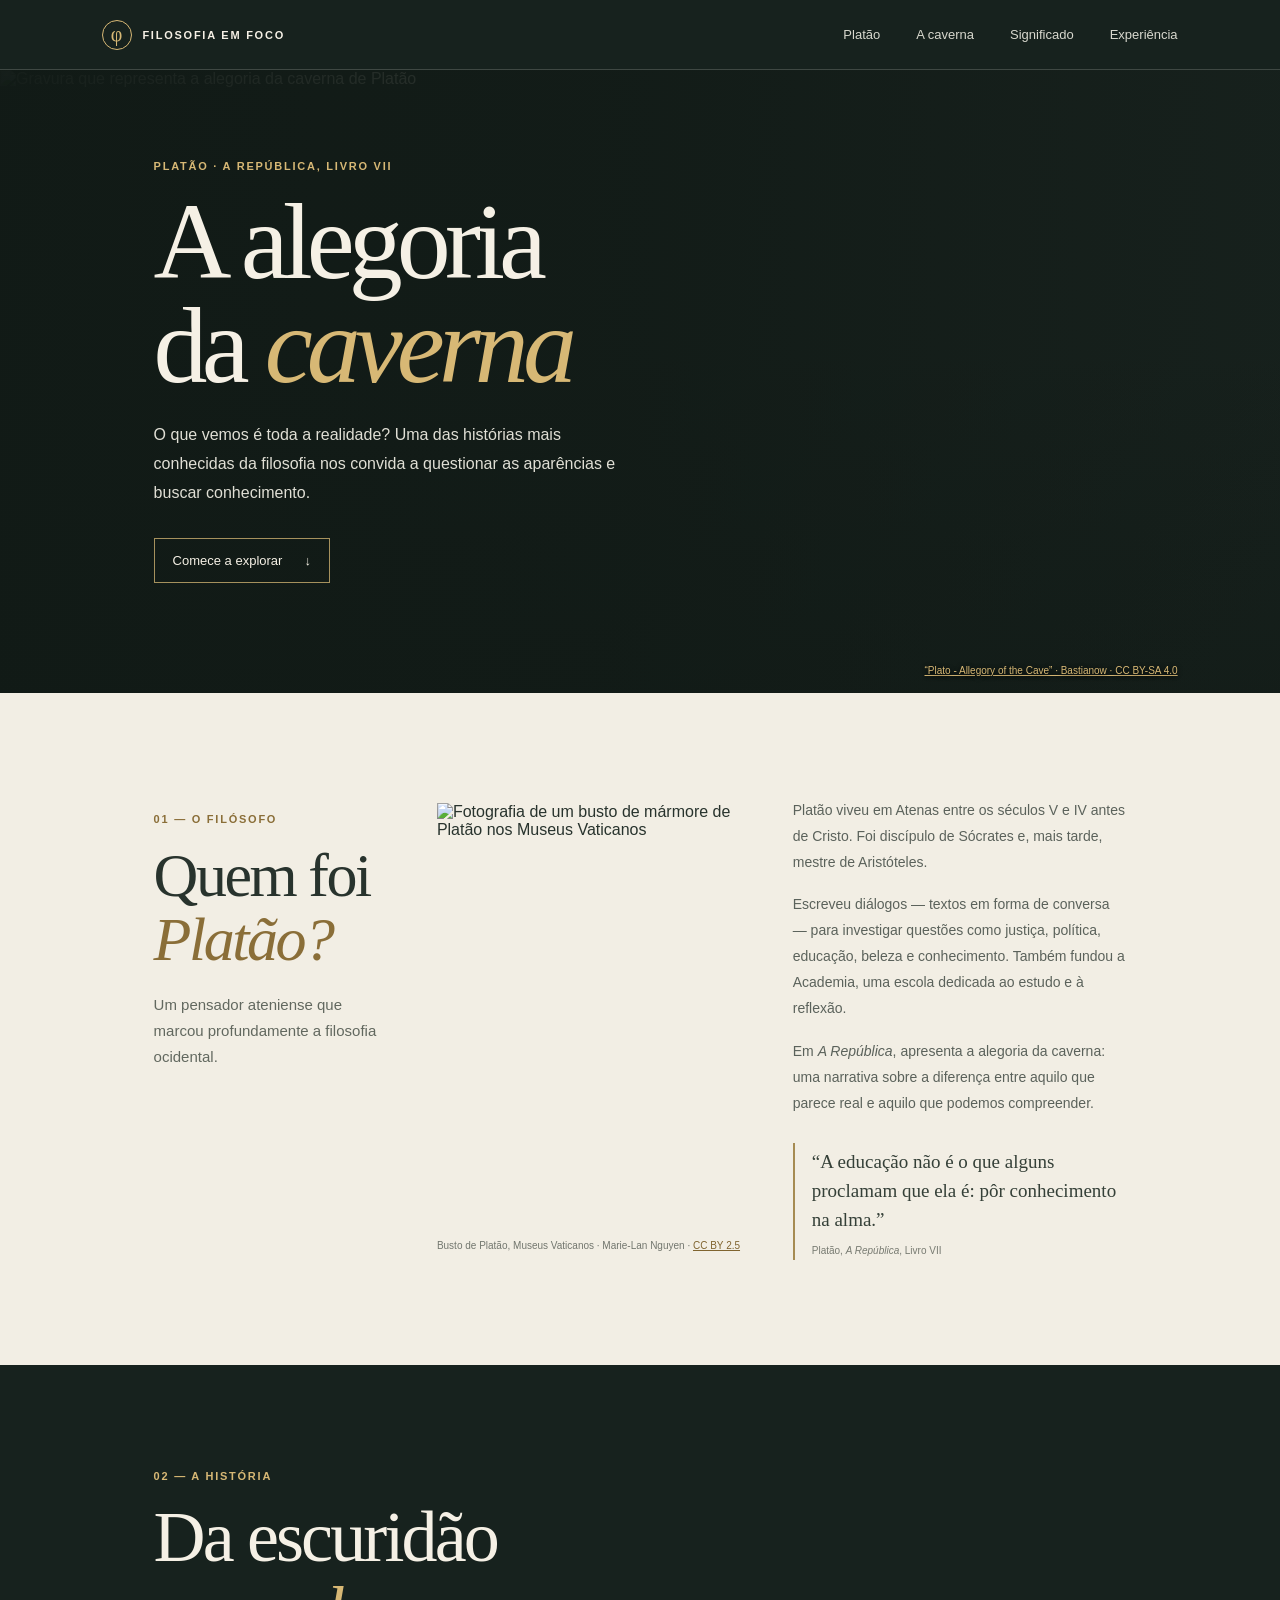
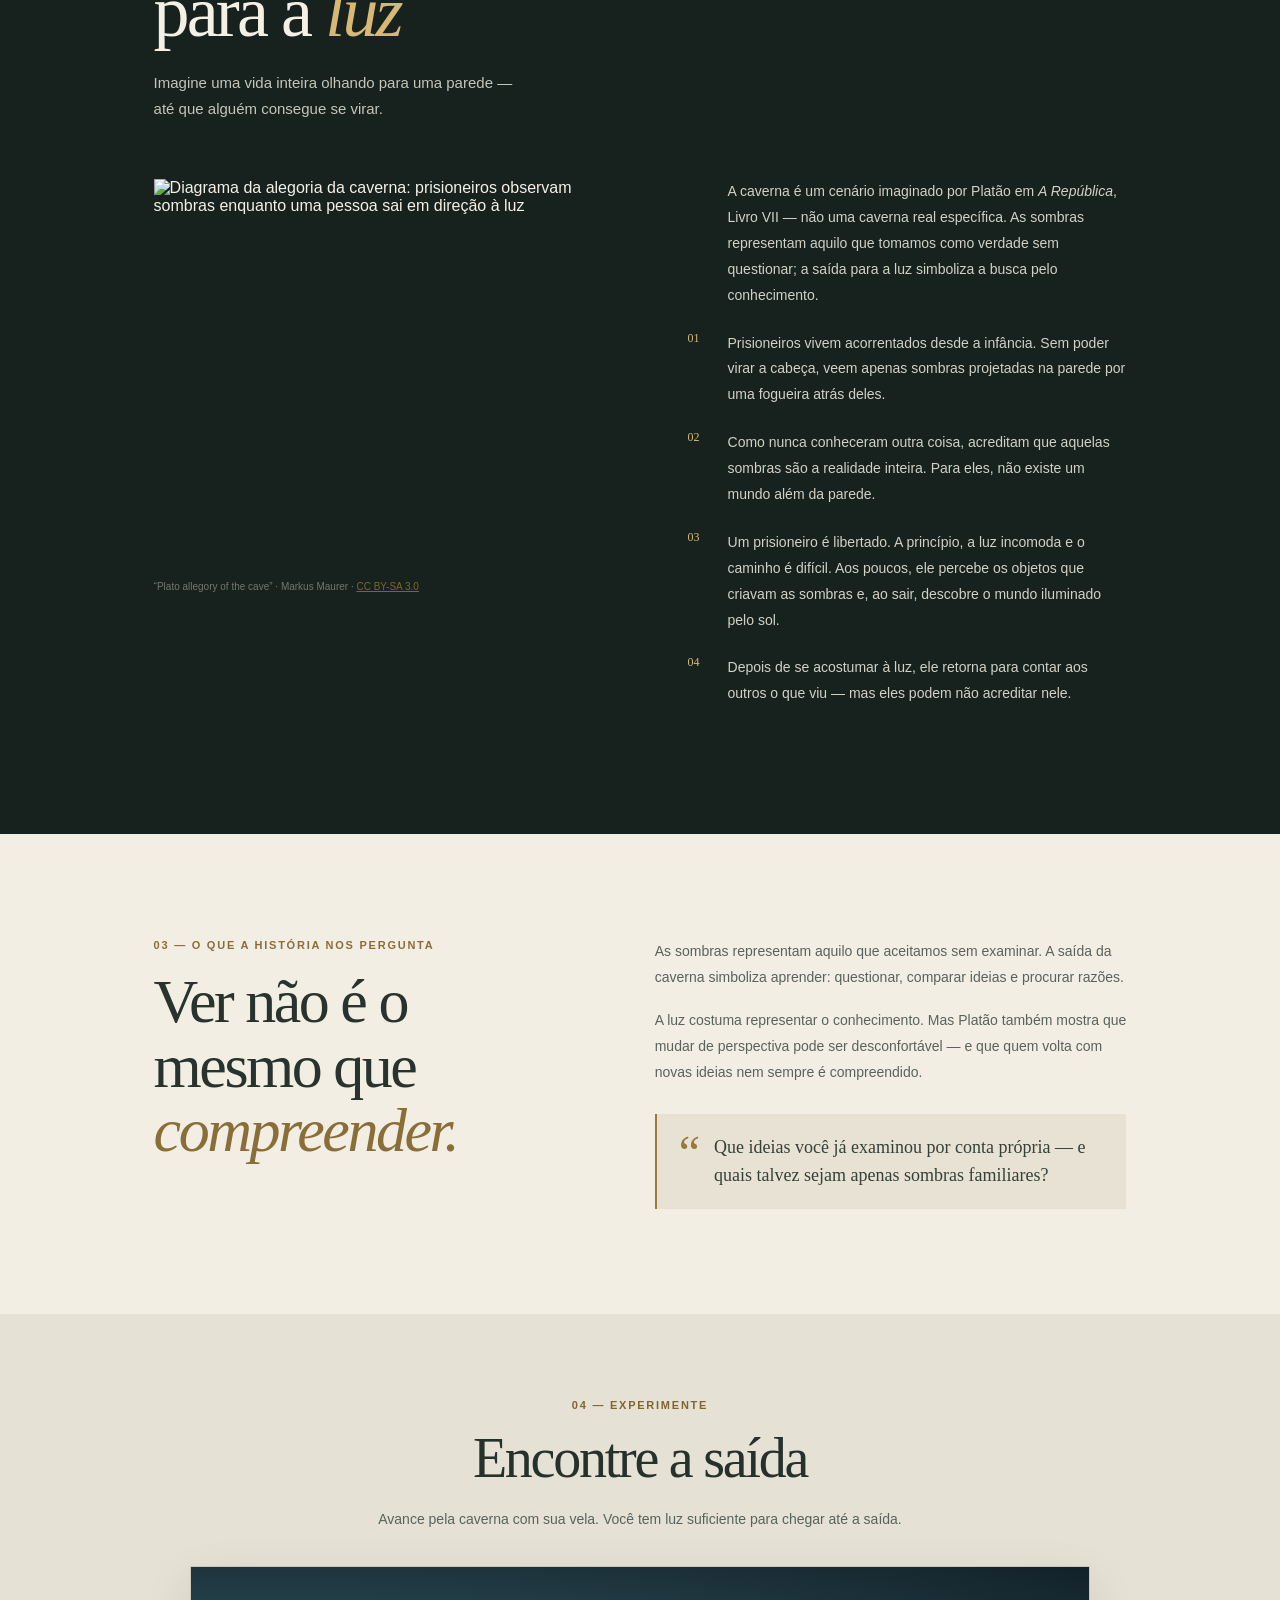
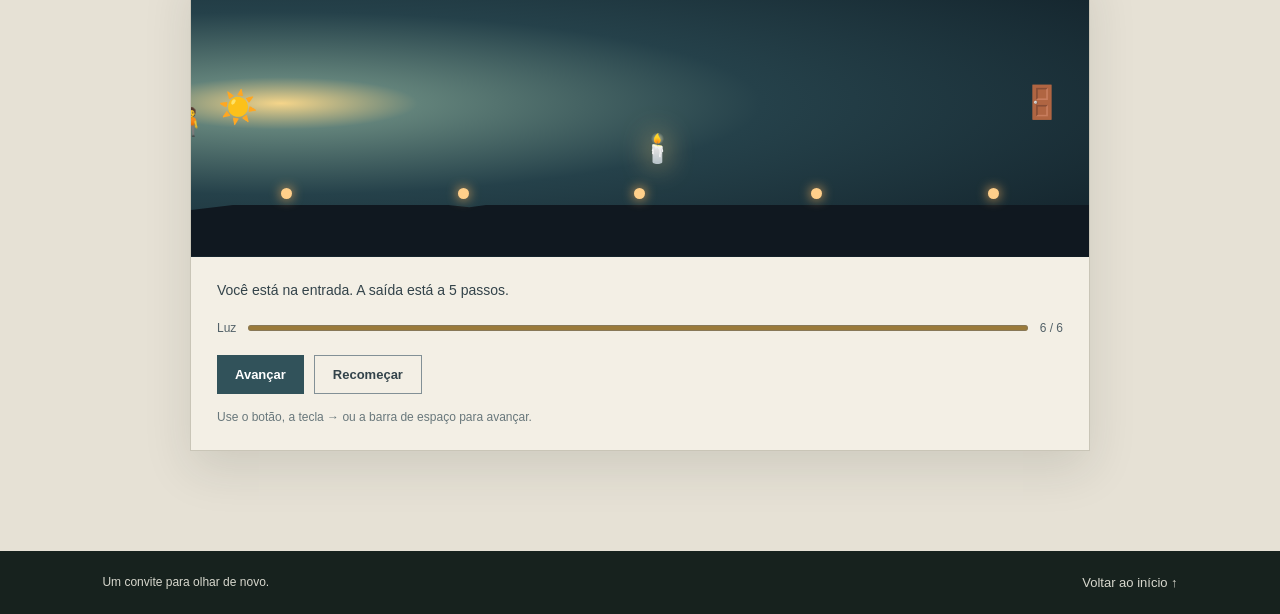
==== index.html @ 300d83fc "Corrige imagens de Platão e da caverna e acrescenta contexto breve" ====
<!doctype html>
<html lang="pt-BR">
<head>
  <meta charset="utf-8">
  <meta name="viewport" content="width=device-width, initial-scale=1">
  <meta name="theme-color" content="#18231f">
  <meta name="description" content="Conheça Platão e entenda a alegoria da caverna com imagens, contexto e uma experiência interativa.">
  <title>Platão e a alegoria da caverna</title>
  <link rel="stylesheet" href="style.css">
</head>
<body>
  <header class="topbar" id="inicio">
    <a class="brand" href="#inicio" aria-label="Filosofia em foco — início">
      <span class="brand-mark" aria-hidden="true">φ</span>
      <span>FILOSOFIA EM FOCO</span>
    </a>
    <nav aria-label="Menu principal">
      <a href="#platao">Platão</a>
      <a href="#alegoria">A caverna</a>
      <a href="#significado">Significado</a>
      <a href="#experiencia">Experiência</a>
    </nav>
  </header>

  <main>
    <section class="hero" aria-labelledby="hero-title">
      <img class="hero-photo" src="https://commons.wikimedia.org/wiki/Special:FilePath/Plato_-_Allegory_of_the_Cave.png" alt="Gravura que representa a alegoria da caverna de Platão" fetchpriority="high">
      <div class="hero-shade" aria-hidden="true"></div>
      <div class="hero-content">
        <p class="eyebrow">Platão · A República, Livro VII</p>
        <h1 id="hero-title">A alegoria<br>da <em>caverna</em></h1>
        <p class="hero-copy">O que vemos é toda a realidade? Uma das histórias mais conhecidas da filosofia nos convida a questionar as aparências e buscar conhecimento.</p>
        <a class="button-link" href="#platao">Comece a explorar <span aria-hidden="true">↓</span></a>
      </div>
      <p class="hero-caption"><a href="https://commons.wikimedia.org/wiki/File:Plato_-_Allegory_of_the_Cave.png" target="_blank" rel="noreferrer">“Plato - Allegory of the Cave” · Bastianow · CC BY-SA 4.0</a></p>
    </section>

    <section class="section intro" id="platao" aria-labelledby="platao-title">
      <div class="section-heading">
        <p class="eyebrow">01 — O filósofo</p>
        <h2 id="platao-title">Quem foi<br><em>Platão?</em></h2>
        <p class="lead">Um pensador ateniense que marcou profundamente a filosofia ocidental.</p>
      </div>
      <figure class="photo-card portrait-card">
        <img src="https://upload.wikimedia.org/wikipedia/commons/2/2b/Busto_de_Plato_Museos_Vaticanos_2015-10-08.jpg" alt="Fotografia de um busto de mármore de Platão nos Museus Vaticanos" loading="lazy">
        <figcaption>Busto de Platão, Museus Vaticanos · Marie-Lan Nguyen · <a href="https://creativecommons.org/licenses/by/2.5/" target="_blank" rel="noreferrer">CC BY 2.5</a></figcaption>
      </figure>
      <div class="body-copy intro-copy">
        <p>Platão viveu em Atenas entre os séculos V e IV antes de Cristo. Foi discípulo de Sócrates e, mais tarde, mestre de Aristóteles.</p>
        <p>Escreveu diálogos — textos em forma de conversa — para investigar questões como justiça, política, educação, beleza e conhecimento. Também fundou a Academia, uma escola dedicada ao estudo e à reflexão.</p>
        <p>Em <em>A República</em>, apresenta a alegoria da caverna: uma narrativa sobre a diferença entre aquilo que parece real e aquilo que podemos compreender.</p>
        <blockquote>“A educação não é o que alguns proclamam que ela é: pôr conhecimento na alma.”<cite>Platão, <em>A República</em>, Livro VII</cite></blockquote>
      </div>
    </section>

    <section class="allegory" id="alegoria" aria-labelledby="alegoria-title">
      <div class="section allegory-inner">
        <div class="allegory-heading">
          <p class="eyebrow">02 — A história</p>
          <h2 id="alegoria-title">Da escuridão<br>para a <em>luz</em></h2>
          <p class="lead">Imagine uma vida inteira olhando para uma parede — até que alguém consegue se virar.</p>
        </div>
        <figure class="photo-card cave-card">
          <img src="https://commons.wikimedia.org/wiki/Special:FilePath/Plato_allegory_of_the_cave.svg" alt="Diagrama da alegoria da caverna: prisioneiros observam sombras enquanto uma pessoa sai em direção à luz" loading="lazy">
          <figcaption>“Plato allegory of the cave” · Markus Maurer · <a href="https://creativecommons.org/licenses/by-sa/3.0/" target="_blank" rel="noreferrer">CC BY-SA 3.0</a></figcaption>
        </figure>
        <div class="story body-copy">
          <p>A caverna é um cenário imaginado por Platão em <em>A República</em>, Livro VII — não uma caverna real específica. As sombras representam aquilo que tomamos como verdade sem questionar; a saída para a luz simboliza a busca pelo conhecimento.</p>
          <p><span class="story-number">01</span>Prisioneiros vivem acorrentados desde a infância. Sem poder virar a cabeça, veem apenas sombras projetadas na parede por uma fogueira atrás deles.</p>
          <p><span class="story-number">02</span>Como nunca conheceram outra coisa, acreditam que aquelas sombras são a realidade inteira. Para eles, não existe um mundo além da parede.</p>
          <p><span class="story-number">03</span>Um prisioneiro é libertado. A princípio, a luz incomoda e o caminho é difícil. Aos poucos, ele percebe os objetos que criavam as sombras e, ao sair, descobre o mundo iluminado pelo sol.</p>
          <p><span class="story-number">04</span>Depois de se acostumar à luz, ele retorna para contar aos outros o que viu — mas eles podem não acreditar nele.</p>
        </div>
      </div>
    </section>

    <section class="section meaning" id="significado" aria-labelledby="meaning-title">
      <div>
        <p class="eyebrow">03 — O que a história nos pergunta</p>
        <h2 id="meaning-title">Ver não é o mesmo que <em>compreender.</em></h2>
      </div>
      <div class="body-copy">
        <p>As sombras representam aquilo que aceitamos sem examinar. A saída da caverna simboliza aprender: questionar, comparar ideias e procurar razões.</p>
        <p>A luz costuma representar o conhecimento. Mas Platão também mostra que mudar de perspectiva pode ser desconfortável — e que quem volta com novas ideias nem sempre é compreendido.</p>
        <aside class="reflection"><span aria-hidden="true">“</span><p>Que ideias você já examinou por conta própria — e quais talvez sejam apenas sombras familiares?</p></aside>
      </div>
    </section>

    <section class="game-section" id="experiencia" aria-labelledby="game-title">
      <div class="game-heading">
        <p class="eyebrow">04 — Experimente</p>
        <h2 id="game-title">Encontre a saída</h2>
        <p>Avance pela caverna com sua vela. Você tem luz suficiente para chegar até a saída.</p>
      </div>
      <div class="game">
        <div class="cave-scene" role="img" aria-label="Ilustração de uma caverna com um caminho até a saída">
          <span class="cave-opening" aria-hidden="true">☀️</span>
          <span class="cave-exit" aria-hidden="true">🚪</span>
          <span id="player" class="cave-player" aria-hidden="true">🧍</span>
          <span id="candle" class="candle" aria-hidden="true">🕯️</span>
          <div class="path" aria-hidden="true"><i></i><i></i><i></i><i></i><i></i></div>
        </div>
        <div class="game-info">
          <p id="status" class="game-status" aria-live="polite">Você está na entrada. A saída está a 5 passos.</p>
          <div class="game-meter"><span>Luz</span><progress id="meter" max="6" value="6" aria-label="Luz restante"></progress><span id="fuel">6 / 6</span></div>
          <div class="game-controls">
            <button id="advance" class="button" type="button">Avançar</button>
            <button id="reset" class="button button-secondary" type="button">Recomeçar</button>
          </div>
          <p class="hint">Use o botão, a tecla → ou a barra de espaço para avançar.</p>
        </div>
      </div>
    </section>
  </main>

  <footer><span>Um convite para olhar de novo.</span><a href="#inicio">Voltar ao início ↑</a></footer>

  <script>
    const player = document.getElementById('player');
    const candle = document.getElementById('candle');
    const meter = document.getElementById('meter');
    const fuelText = document.getElementById('fuel');
    const status = document.getElementById('status');
    const advance = document.getElementById('advance');
    const reset = document.getElementById('reset');
    const totalFuel = 6;
    const stepsToExit = 5;
    let position = 0;
    let fuel = totalFuel;
    let ended = false;

    function updateGame() {
      player.style.left = `${position * (100 / stepsToExit)}%`;
      meter.value = fuel;
      fuelText.textContent = `${fuel} / ${totalFuel}`;
      candle.classList.toggle('dim', fuel <= 2);
    }

    advance.addEventListener('click', () => {
      if (ended) return;
      position += 1;
      fuel -= 1;
      updateGame();

      if (position === stepsToExit) {
        status.textContent = 'Você saiu da caverna. A luz mostrou um mundo maior.';
        ended = true;
      } else if (fuel === 0) {
        status.textContent = 'A vela apagou antes da saída. Tente de novo.';
        candle.textContent = '🌑';
        ended = true;
      } else {
        status.textContent = `Você avançou ${position} passo(s). Ainda há caminho pela frente.`;
      }

      if (ended) advance.disabled = true;
    });

    reset.addEventListener('click', () => {
      position = 0;
      fuel = totalFuel;
      ended = false;
      candle.textContent = '🕯️';
      advance.disabled = false;
      status.textContent = 'Você está na entrada. A saída está a 5 passos.';
      updateGame();
    });

    document.addEventListener('keydown', (event) => {
      if (ended || (event.key !== 'ArrowRight' && event.code !== 'Space')) return;
      if (event.target instanceof HTMLElement && ['BUTTON', 'A', 'INPUT'].includes(event.target.tagName)) return;
      event.preventDefault();
      advance.click();
    });

    updateGame();
  </script>
</body>
</html>
---- style.css ----
:root {
  color-scheme: light;
  --ink: #f5f0e5;
  --muted: #c4c5bb;
  --paper: #f2eee4;
  --dark: #17221e;
  --dark-soft: #202c26;
  --accent: #d7b875;
  --line: rgba(245, 240, 229, .18);
  --text: #28332d;
  --text-muted: #62685f;
  font-family: Arial, Helvetica, sans-serif;
  font-synthesis: none;
  text-rendering: optimizeLegibility;
}

* { box-sizing: border-box; }
html { scroll-behavior: smooth; scroll-padding-top: 82px; }
body { margin: 0; background: var(--paper); color: var(--ink); }
a { color: inherit; }
img { max-width: 100%; }

.topbar {
  position: relative;
  z-index: 3;
  display: flex;
  align-items: center;
  justify-content: space-between;
  min-height: 70px;
  padding: 0 8vw;
  border-bottom: 1px solid var(--line);
  background: var(--dark);
}
.brand {
  display: inline-flex;
  align-items: center;
  gap: 10px;
  color: var(--ink);
  font-size: 11px;
  font-weight: 700;
  letter-spacing: .16em;
  text-decoration: none;
}
.brand-mark {
  display: grid;
  width: 30px;
  height: 30px;
  place-items: center;
  border: 1px solid var(--accent);
  border-radius: 50%;
  color: var(--accent);
  font: 20px Georgia, serif;
}
nav { display: flex; gap: clamp(16px, 3vw, 36px); }
nav a,
footer a {
  color: #d8d8ce;
  font-size: 13px;
  text-decoration: none;
  transition: color .2s ease;
}
nav a:hover,
footer a:hover { color: var(--accent); }

.hero {
  position: relative;
  isolation: isolate;
  display: flex;
  min-height: 590px;
  align-items: center;
  overflow: hidden;
  padding: 90px 12vw 110px;
  background: #18221e;
}
.hero-photo,
.hero-shade {
  position: absolute;
  z-index: -2;
  inset: 0;
  width: 100%;
  height: 100%;
}
.hero-photo { object-fit: cover; object-position: center 52%; opacity: .58; }
.hero-shade {
  z-index: -1;
  background: linear-gradient(90deg, rgba(17, 26, 22, .97) 0%, rgba(17, 26, 22, .79) 48%, rgba(17, 26, 22, .2) 100%), linear-gradient(0deg, rgba(17, 26, 22, .48), transparent 55%);
}
.hero-content { width: min(660px, 100%); }
.eyebrow {
  margin: 0 0 18px;
  color: var(--accent);
  font-size: 11px;
  font-weight: 700;
  letter-spacing: .16em;
  text-transform: uppercase;
}
h1,
h2,
blockquote { font-family: Georgia, "Times New Roman", serif; font-weight: 400; }
h1 {
  margin: 0;
  font-size: clamp(58px, 9vw, 108px);
  letter-spacing: -.055em;
  line-height: .96;
}
h1 em,
h2 em { color: var(--accent); font-weight: 400; }
.hero-copy {
  max-width: 490px;
  margin: 24px 0 0;
  color: #e0dfd5;
  font-size: 16px;
  line-height: 1.8;
}
.button-link {
  display: inline-flex;
  align-items: center;
  gap: 22px;
  margin-top: 30px;
  padding: 14px 18px;
  border: 1px solid rgba(215, 184, 117, .75);
  color: var(--ink);
  font-size: 13px;
  text-decoration: none;
  transition: background .2s ease;
}
.button-link:hover { background: rgba(215, 184, 117, .15); }
.hero-caption {
  position: absolute;
  right: 8vw;
  bottom: 17px;
  margin: 0;
  color: #e6e3d8;
  font-size: 10px;
  text-shadow: 0 1px 5px #000;
}
.hero-caption a,
figcaption a { color: var(--accent); }

.section { padding: 105px 12vw; }
.intro {
  display: grid;
  grid-template-columns: .8fr 1.05fr 1.15fr;
  align-items: center;
  gap: 4vw;
  background: var(--paper);
  color: var(--text);
}
.section-heading { align-self: start; padding-top: 15px; }
.section-heading .eyebrow,
.meaning .eyebrow { color: #8a6e38; }
h2 {
  margin: 0 0 20px;
  font-size: clamp(38px, 5vw, 62px);
  letter-spacing: -.04em;
  line-height: 1.04;
}
.section-heading h2 em,
.meaning h2 em { color: #8a6e38; }
.lead { max-width: 380px; color: var(--text-muted); font-size: 15px; line-height: 1.75; }
.photo-card { min-width: 0; margin: 0; }
.photo-card img { display: block; width: 100%; object-fit: cover; }
.portrait-card img { height: 425px; object-position: center 25%; }
figcaption { margin-top: 10px; color: #72766e; font-size: 10px; line-height: 1.6; }
figcaption a { color: #80642f; }
.body-copy { color: #5b625b; font-size: 14px; line-height: 1.85; }
.body-copy p { margin: 0 0 17px; }
blockquote {
  margin: 26px 0 0;
  padding: 4px 0 4px 17px;
  border-left: 2px solid #a68b52;
  color: #354038;
  font-size: 19px;
  line-height: 1.55;
}
blockquote cite { display: block; margin-top: 10px; color: #777a71; font: 10px Arial, sans-serif; }

.allegory { background: var(--dark); }
.allegory-inner {
  display: grid;
  grid-template-columns: 1.1fr 1fr;
  align-items: start;
  gap: 42px 4vw;
}
.allegory-heading { grid-column: 1 / -1; max-width: 760px; }
.allegory-heading h2 { font-size: clamp(44px, 6vw, 72px); }
.allegory-heading .lead { color: var(--muted); }
.cave-card img { height: 390px; }
.story { color: #d0d1c8; }
.story p { position: relative; margin-bottom: 22px; padding-left: 40px; }
.story-number { position: absolute; top: 0; left: 0; color: var(--accent); font: 12px Georgia, serif; }

.meaning {
  display: grid;
  grid-template-columns: .9fr 1.1fr;
  align-items: start;
  gap: 9vw;
  color: var(--text);
}
.meaning h2 { max-width: 520px; }
.reflection {
  display: flex;
  align-items: flex-start;
  gap: 14px;
  margin-top: 28px;
  padding: 20px 22px;
  border-left: 2px solid #9a7a3a;
  background: #e8e2d4;
  color: #354038;
}
.reflection span { color: #9a7a3a; font: 48px/.8 Georgia, serif; }
.reflection p { margin: 0; font-family: Georgia, serif; font-size: 18px; line-height: 1.55; }

.game-section { padding: 85px 10vw 100px; background: #e6e1d5; color: #25322c; }
.game-heading { max-width: 650px; margin: 0 auto 34px; text-align: center; }
.game-heading .eyebrow { color: #80652f; }
.game-heading h2 { font-size: clamp(38px, 5vw, 56px); }
.game-heading > p:last-child { color: #59635d; font-size: 14px; line-height: 1.7; }
.game {
  max-width: 900px;
  margin: auto;
  border: 1px solid #c9c5b7;
  background: #f3efe5;
  box-shadow: 0 18px 45px rgba(34, 41, 34, .12);
}
.cave-scene {
  position: relative;
  height: 290px;
  overflow: hidden;
  background: radial-gradient(ellipse at 10% 47%, #f5d58a 0, #62827a 12%, #25414a 42%, #101e26 100%);
}
.cave-scene::before {
  position: absolute;
  inset: 0;
  clip-path: polygon(0 0, 100% 0, 100% 100%, 0 100%, 0 84%, 16% 78%, 31% 83%, 48% 76%, 67% 82%, 83% 75%, 100% 81%, 100% 0);
  background: linear-gradient(180deg, #101820 0 14%, transparent 14% 82%, #101820 82%);
  content: "";
}
.cave-opening { position: absolute; top: 42%; left: 3%; font-size: 32px; }
.cave-exit { position: absolute; top: 40%; right: 3%; font-size: 32px; }
.cave-player {
  position: absolute;
  z-index: 2;
  top: 48%;
  left: 0;
  font-size: 27px;
  transform: translateX(-50%);
  transition: left .35s ease;
}
.candle { position: absolute; z-index: 2; top: 57%; left: 50%; font-size: 28px; filter: drop-shadow(0 0 14px #ffcf78); }
.candle.dim { opacity: .7; filter: drop-shadow(0 0 4px #ff8a3d); }
.path { position: absolute; right: 10%; bottom: 20%; left: 10%; display: flex; justify-content: space-between; }
.path i { width: 11px; height: 11px; border-radius: 50%; background: #ffcf8a; box-shadow: 0 0 12px #ffb45c; }
.game-info { padding: 22px 26px 26px; }
.game-status { min-height: 24px; margin: 0 0 18px; color: #33434a; font-size: 14px; line-height: 1.6; }
.game-meter { display: flex; align-items: center; gap: 12px; color: #526168; font-size: 12px; }
progress { flex: 1; height: 12px; accent-color: #9a7a3a; }
.game-controls { display: flex; gap: 10px; margin-top: 20px; }
.button { padding: 11px 18px; border: 0; background: #31525a; color: white; cursor: pointer; font: bold 13px Arial, sans-serif; }
.button:hover { background: #213e47; }
.button:focus-visible,
a:focus-visible { outline: 3px solid #c39c4c; outline-offset: 3px; }
.button:disabled { cursor: default; opacity: .6; }
.button-secondary { border: 1px solid #829096; background: transparent; color: #33434a; }
.button-secondary:hover { background: #e3e0d5; }
.hint { margin: 16px 0 0; color: #68777b; font-size: 12px; }
footer { display: flex; justify-content: space-between; padding: 24px 8vw; background: var(--dark); color: #d8d8ce; font-size: 12px; }

@media (max-width: 900px) {
  .intro { grid-template-columns: .8fr 1.2fr; }
  .section-heading { grid-column: 1 / -1; }
  .intro-copy { grid-column: 1 / -1; }
  .allegory-inner { grid-template-columns: 1fr 1fr; }
}

@media (max-width: 620px) {
  html { scroll-padding-top: 60px; }
  .topbar { min-height: 62px; flex-wrap: wrap; gap: 12px; padding: 12px 5vw; }
  .brand { font-size: 9px; }
  nav { width: 100%; justify-content: space-between; gap: 8px; }
  nav a { font-size: 11px; }
  .hero { min-height: 570px; padding: 80px 8vw 95px; }
  .hero-photo { object-position: 58% center; }
  .hero-shade { background: linear-gradient(90deg, rgba(17, 26, 22, .92), rgba(17, 26, 22, .45)), linear-gradient(0deg, rgba(17, 26, 22, .55), transparent 40%); }
  h1 { font-size: clamp(56px, 15vw, 82px); }
  .hero-copy { font-size: 14px; }
  .hero-caption { right: 6vw; left: 6vw; font-size: 9px; }
  .section { padding: 70px 8vw; }
  .intro,
  .allegory-inner,
  .meaning { grid-template-columns: 1fr; gap: 28px; }
  .section-heading,
  .allegory-heading { grid-column: auto; }
  .intro-copy { grid-column: auto; }
  .portrait-card img { height: min(440px, 105vw); }
  .cave-card img { height: 280px; }
  .allegory-heading h2 { font-size: 52px; }
  .meaning { gap: 8px; }
  .game-section { padding: 68px 6vw; }
  .cave-scene { height: 230px; }
  .game-info { padding: 20px 16px; }
  footer { flex-direction: column; gap: 10px; padding: 22px 8vw; }
}

@media (prefers-reduced-motion: reduce) {
  *,
  *::before,
  *::after {
    scroll-behavior: auto !important;
    transition-duration: .01ms !important;
  }
}
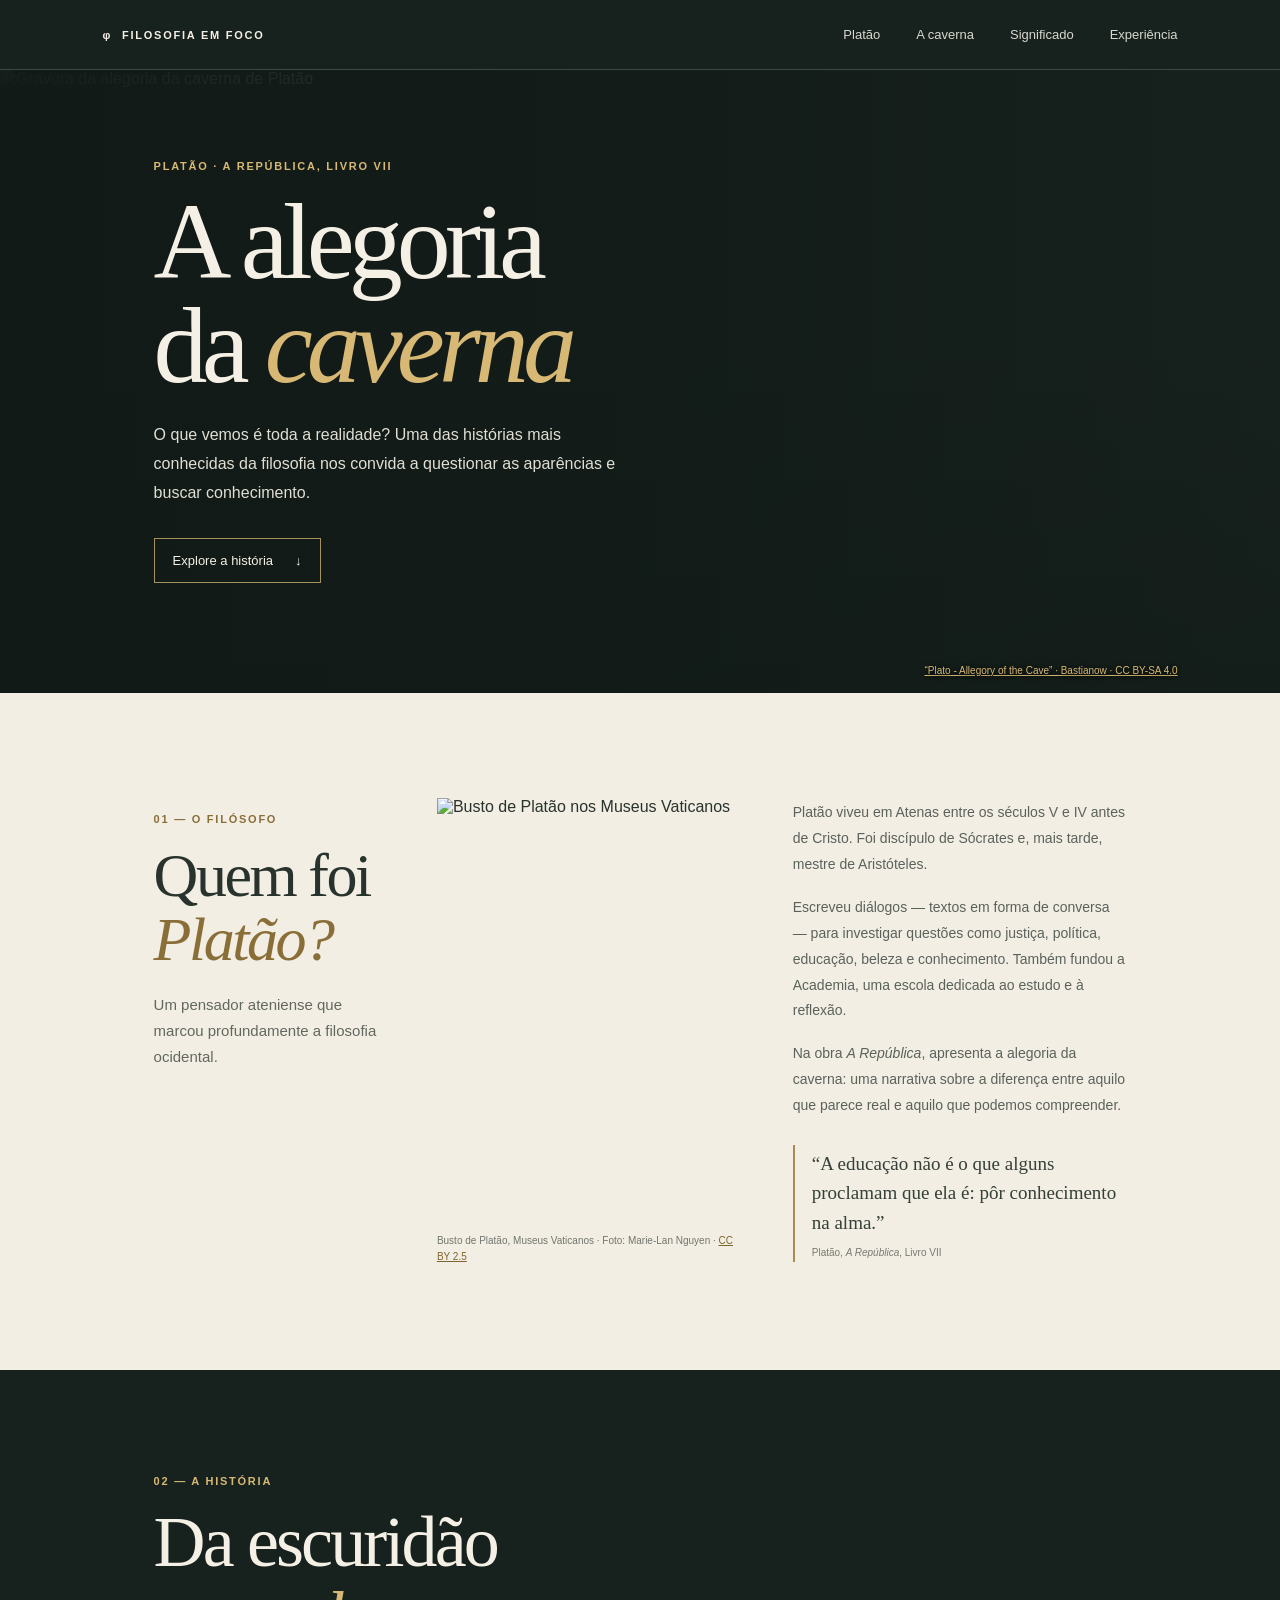
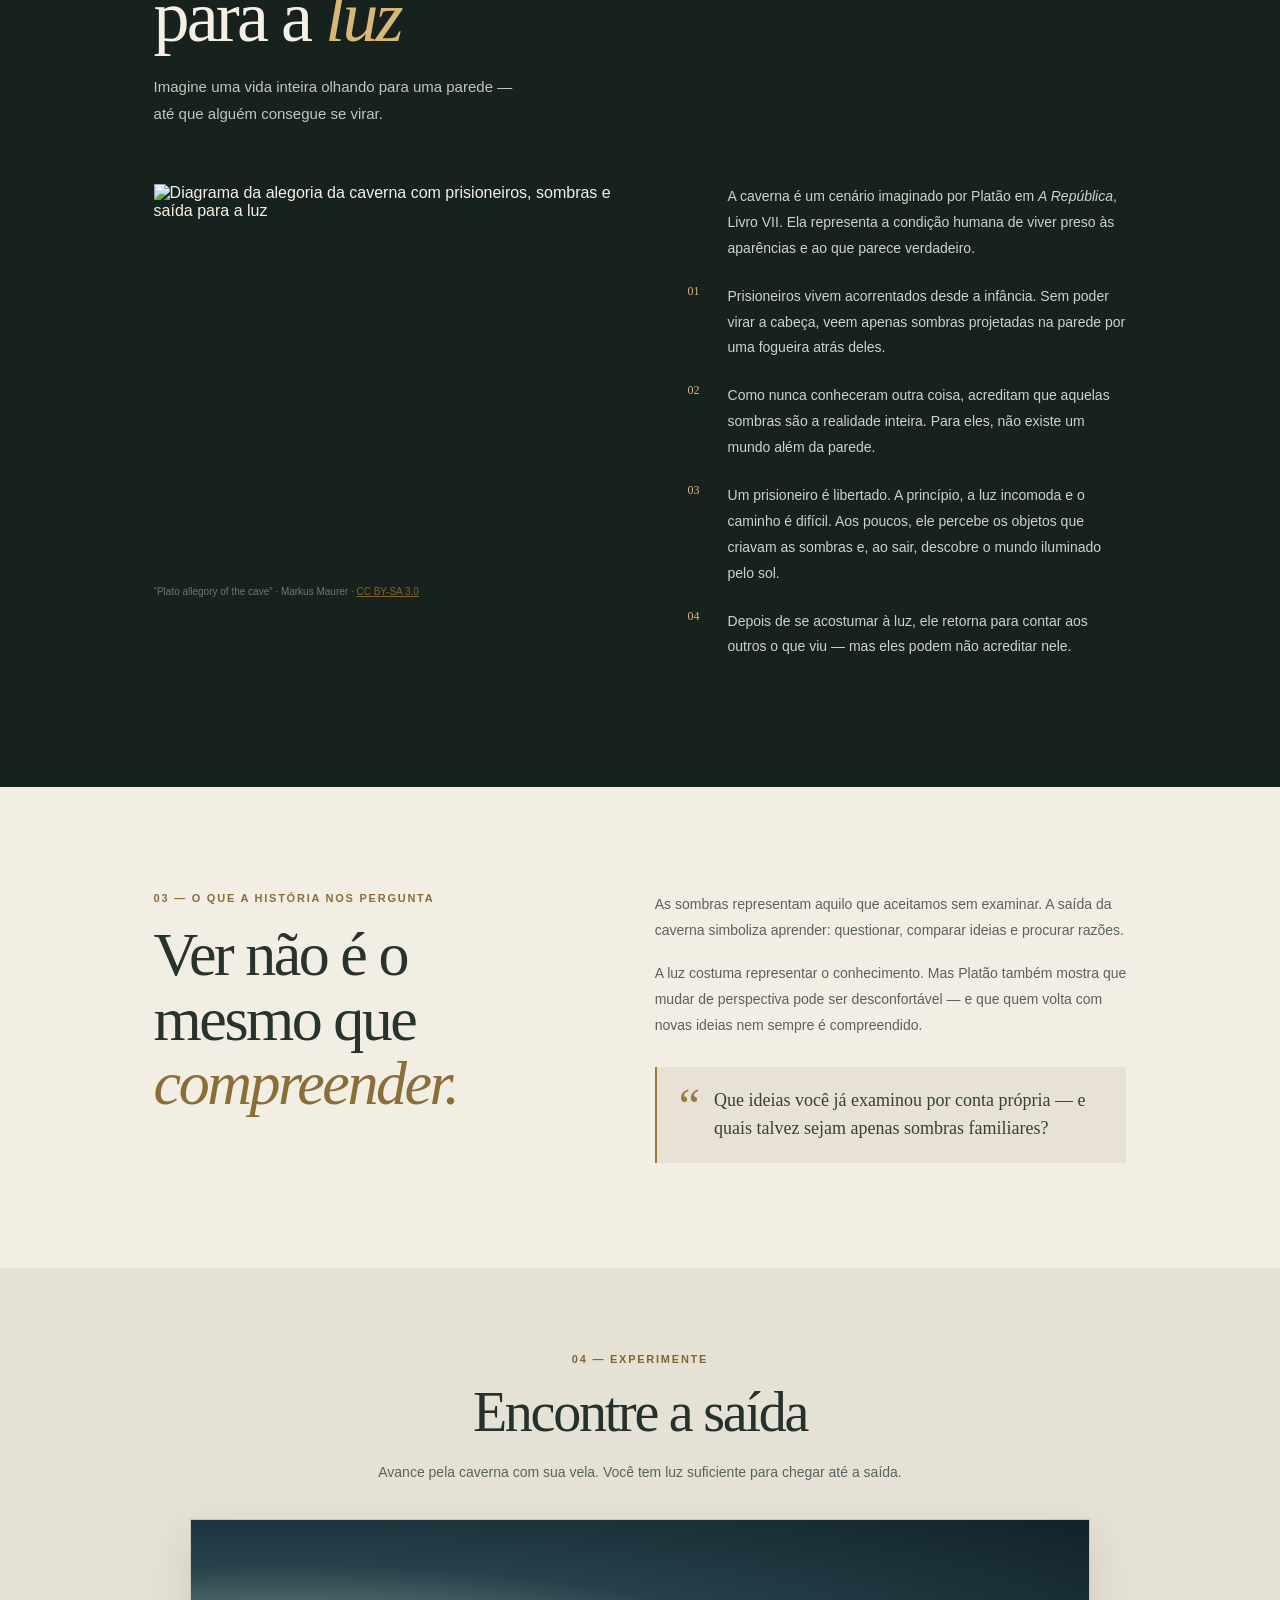
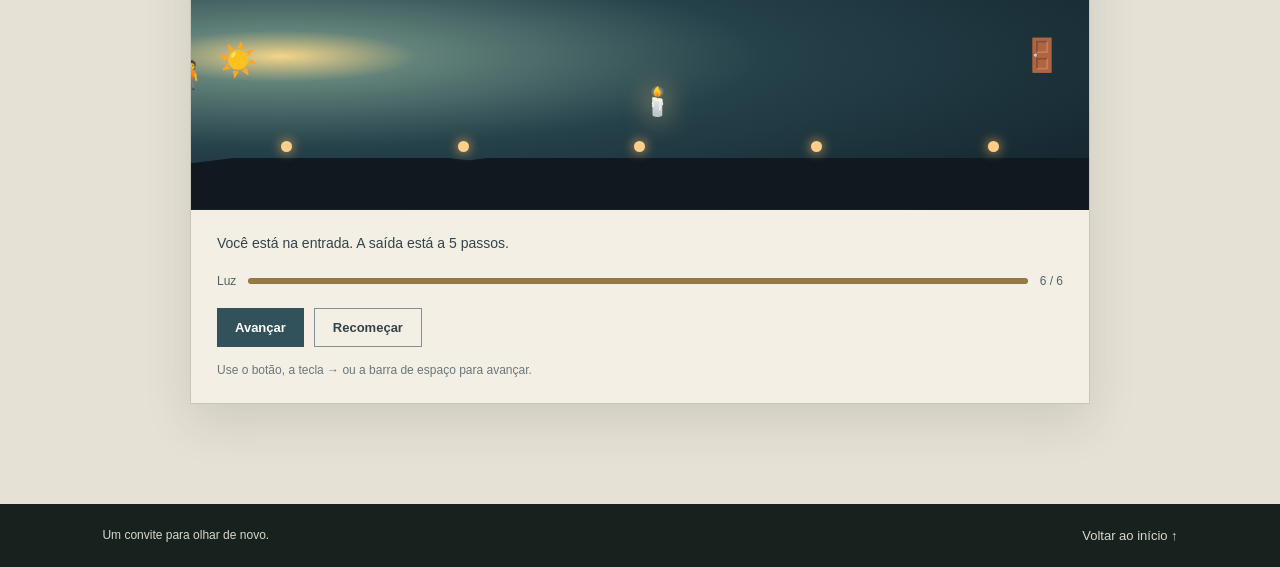
==== commit 1b86662e: "Troca as imagens para temas de Platão e da caverna e adiciona contexto breve" ====
--- a/index.html
+++ b/index.html
@@ -3,34 +3,31 @@
 <head>
   <meta charset="utf-8">
   <meta name="viewport" content="width=device-width, initial-scale=1">
-  <meta name="theme-color" content="#18231f">
-  <meta name="description" content="Conheça Platão e entenda a alegoria da caverna com imagens, contexto e uma experiência interativa.">
+  <meta name="theme-color" content="#17221e">
+  <meta name="description" content="Conheça Platão e explore a alegoria da caverna com fotos, contexto e uma pequena experiência interativa.">
   <title>Platão e a alegoria da caverna</title>
   <link rel="stylesheet" href="style.css">
 </head>
 <body>
   <header class="topbar" id="inicio">
-    <a class="brand" href="#inicio" aria-label="Filosofia em foco — início">
-      <span class="brand-mark" aria-hidden="true">φ</span>
-      <span>FILOSOFIA EM FOCO</span>
-    </a>
+    <a class="brand" href="#inicio" aria-label="Platão — início"><span aria-hidden="true">φ</span> FILOSOFIA EM FOCO</a>
     <nav aria-label="Menu principal">
       <a href="#platao">Platão</a>
       <a href="#alegoria">A caverna</a>
       <a href="#significado">Significado</a>
-      <a href="#experiencia">Experiência</a>
+      <a href="#jogo">Experiência</a>
     </nav>
   </header>
 
   <main>
     <section class="hero" aria-labelledby="hero-title">
-      <img class="hero-photo" src="https://commons.wikimedia.org/wiki/Special:FilePath/Plato_-_Allegory_of_the_Cave.png" alt="Gravura que representa a alegoria da caverna de Platão" fetchpriority="high">
-      <div class="hero-shade" aria-hidden="true"></div>
+      <img class="hero-photo" src="https://upload.wikimedia.org/wikipedia/commons/7/71/Plato_-_Allegory_of_the_Cave.png" alt="Gravura da alegoria da caverna de Platão" fetchpriority="high">
+      <div class="hero-shade"></div>
       <div class="hero-content">
         <p class="eyebrow">Platão · A República, Livro VII</p>
         <h1 id="hero-title">A alegoria<br>da <em>caverna</em></h1>
         <p class="hero-copy">O que vemos é toda a realidade? Uma das histórias mais conhecidas da filosofia nos convida a questionar as aparências e buscar conhecimento.</p>
-        <a class="button-link" href="#platao">Comece a explorar <span aria-hidden="true">↓</span></a>
+        <a class="button-link" href="#platao">Explore a história <span aria-hidden="true">↓</span></a>
       </div>
       <p class="hero-caption"><a href="https://commons.wikimedia.org/wiki/File:Plato_-_Allegory_of_the_Cave.png" target="_blank" rel="noreferrer">“Plato - Allegory of the Cave” · Bastianow · CC BY-SA 4.0</a></p>
     </section>
@@ -42,13 +39,13 @@
         <p class="lead">Um pensador ateniense que marcou profundamente a filosofia ocidental.</p>
       </div>
       <figure class="photo-card portrait-card">
-        <img src="https://upload.wikimedia.org/wikipedia/commons/2/2b/Busto_de_Plato_Museos_Vaticanos_2015-10-08.jpg" alt="Fotografia de um busto de mármore de Platão nos Museus Vaticanos" loading="lazy">
-        <figcaption>Busto de Platão, Museus Vaticanos · Marie-Lan Nguyen · <a href="https://creativecommons.org/licenses/by/2.5/" target="_blank" rel="noreferrer">CC BY 2.5</a></figcaption>
+        <img src="https://upload.wikimedia.org/wikipedia/commons/2/2b/Busto_de_Plato_Museos_Vaticanos_2015-10-08.jpg" alt="Busto de Platão nos Museus Vaticanos" loading="lazy">
+        <figcaption>Busto de Platão, Museus Vaticanos · Foto: Marie-Lan Nguyen · <a href="https://creativecommons.org/licenses/by/2.5/" target="_blank" rel="noreferrer">CC BY 2.5</a></figcaption>
       </figure>
-      <div class="body-copy intro-copy">
+      <div class="body-copy">
         <p>Platão viveu em Atenas entre os séculos V e IV antes de Cristo. Foi discípulo de Sócrates e, mais tarde, mestre de Aristóteles.</p>
         <p>Escreveu diálogos — textos em forma de conversa — para investigar questões como justiça, política, educação, beleza e conhecimento. Também fundou a Academia, uma escola dedicada ao estudo e à reflexão.</p>
-        <p>Em <em>A República</em>, apresenta a alegoria da caverna: uma narrativa sobre a diferença entre aquilo que parece real e aquilo que podemos compreender.</p>
+        <p>Na obra <em>A República</em>, apresenta a alegoria da caverna: uma narrativa sobre a diferença entre aquilo que parece real e aquilo que podemos compreender.</p>
         <blockquote>“A educação não é o que alguns proclamam que ela é: pôr conhecimento na alma.”<cite>Platão, <em>A República</em>, Livro VII</cite></blockquote>
       </div>
     </section>
@@ -61,11 +58,11 @@
           <p class="lead">Imagine uma vida inteira olhando para uma parede — até que alguém consegue se virar.</p>
         </div>
         <figure class="photo-card cave-card">
-          <img src="https://commons.wikimedia.org/wiki/Special:FilePath/Plato_allegory_of_the_cave.svg" alt="Diagrama da alegoria da caverna: prisioneiros observam sombras enquanto uma pessoa sai em direção à luz" loading="lazy">
+          <img src="https://upload.wikimedia.org/wikipedia/commons/1/17/Plato_allegory_of_the_cave.svg" alt="Diagrama da alegoria da caverna com prisioneiros, sombras e saída para a luz" loading="lazy">
           <figcaption>“Plato allegory of the cave” · Markus Maurer · <a href="https://creativecommons.org/licenses/by-sa/3.0/" target="_blank" rel="noreferrer">CC BY-SA 3.0</a></figcaption>
         </figure>
         <div class="story body-copy">
-          <p>A caverna é um cenário imaginado por Platão em <em>A República</em>, Livro VII — não uma caverna real específica. As sombras representam aquilo que tomamos como verdade sem questionar; a saída para a luz simboliza a busca pelo conhecimento.</p>
+          <p>A caverna é um cenário imaginado por Platão em <em>A República</em>, Livro VII. Ela representa a condição humana de viver preso às aparências e ao que parece verdadeiro.</p>
           <p><span class="story-number">01</span>Prisioneiros vivem acorrentados desde a infância. Sem poder virar a cabeça, veem apenas sombras projetadas na parede por uma fogueira atrás deles.</p>
           <p><span class="story-number">02</span>Como nunca conheceram outra coisa, acreditam que aquelas sombras são a realidade inteira. Para eles, não existe um mundo além da parede.</p>
           <p><span class="story-number">03</span>Um prisioneiro é libertado. A princípio, a luz incomoda e o caminho é difícil. Aos poucos, ele percebe os objetos que criavam as sombras e, ao sair, descobre o mundo iluminado pelo sol.</p>
@@ -86,14 +83,14 @@
       </div>
     </section>
 
-    <section class="game-section" id="experiencia" aria-labelledby="game-title">
+    <section class="game-section" id="jogo" aria-labelledby="game-title">
       <div class="game-heading">
         <p class="eyebrow">04 — Experimente</p>
         <h2 id="game-title">Encontre a saída</h2>
         <p>Avance pela caverna com sua vela. Você tem luz suficiente para chegar até a saída.</p>
       </div>
       <div class="game">
-        <div class="cave-scene" role="img" aria-label="Ilustração de uma caverna com um caminho até a saída">
+        <div class="cave-scene" role="img" aria-label="Ilustração de uma caverna com caminho até a saída">
           <span class="cave-opening" aria-hidden="true">☀️</span>
           <span class="cave-exit" aria-hidden="true">🚪</span>
           <span id="player" class="cave-player" aria-hidden="true">🧍</span>
@@ -124,25 +121,23 @@
     const advance = document.getElementById('advance');
     const reset = document.getElementById('reset');
     const totalFuel = 6;
-    const stepsToExit = 5;
     let position = 0;
     let fuel = totalFuel;
     let ended = false;
 
     function updateGame() {
-      player.style.left = `${position * (100 / stepsToExit)}%`;
+      player.style.left = `${position * 20}%`;
       meter.value = fuel;
       fuelText.textContent = `${fuel} / ${totalFuel}`;
       candle.classList.toggle('dim', fuel <= 2);
     }
 
-    advance.addEventListener('click', () => {
+    advance.addEventListener('click', function () {
       if (ended) return;
-      position += 1;
-      fuel -= 1;
+      position++;
+      fuel--;
       updateGame();
-
-      if (position === stepsToExit) {
+      if (position === 5) {
         status.textContent = 'Você saiu da caverna. A luz mostrou um mundo maior.';
         ended = true;
       } else if (fuel === 0) {
@@ -152,11 +147,10 @@
       } else {
         status.textContent = `Você avançou ${position} passo(s). Ainda há caminho pela frente.`;
       }
-
       if (ended) advance.disabled = true;
     });
 
-    reset.addEventListener('click', () => {
+    reset.addEventListener('click', function () {
       position = 0;
       fuel = totalFuel;
       ended = false;
@@ -166,11 +160,12 @@
       updateGame();
     });
 
-    document.addEventListener('keydown', (event) => {
-      if (ended || (event.key !== 'ArrowRight' && event.code !== 'Space')) return;
-      if (event.target instanceof HTMLElement && ['BUTTON', 'A', 'INPUT'].includes(event.target.tagName)) return;
-      event.preventDefault();
-      advance.click();
+    document.addEventListener('keydown', function (event) {
+      if (!ended && (event.key === 'ArrowRight' || event.code === 'Space')) {
+        if (event.target instanceof HTMLElement && ['BUTTON', 'A', 'INPUT'].includes(event.target.tagName)) return;
+        event.preventDefault();
+        advance.click();
+      }
     });
 
     updateGame();
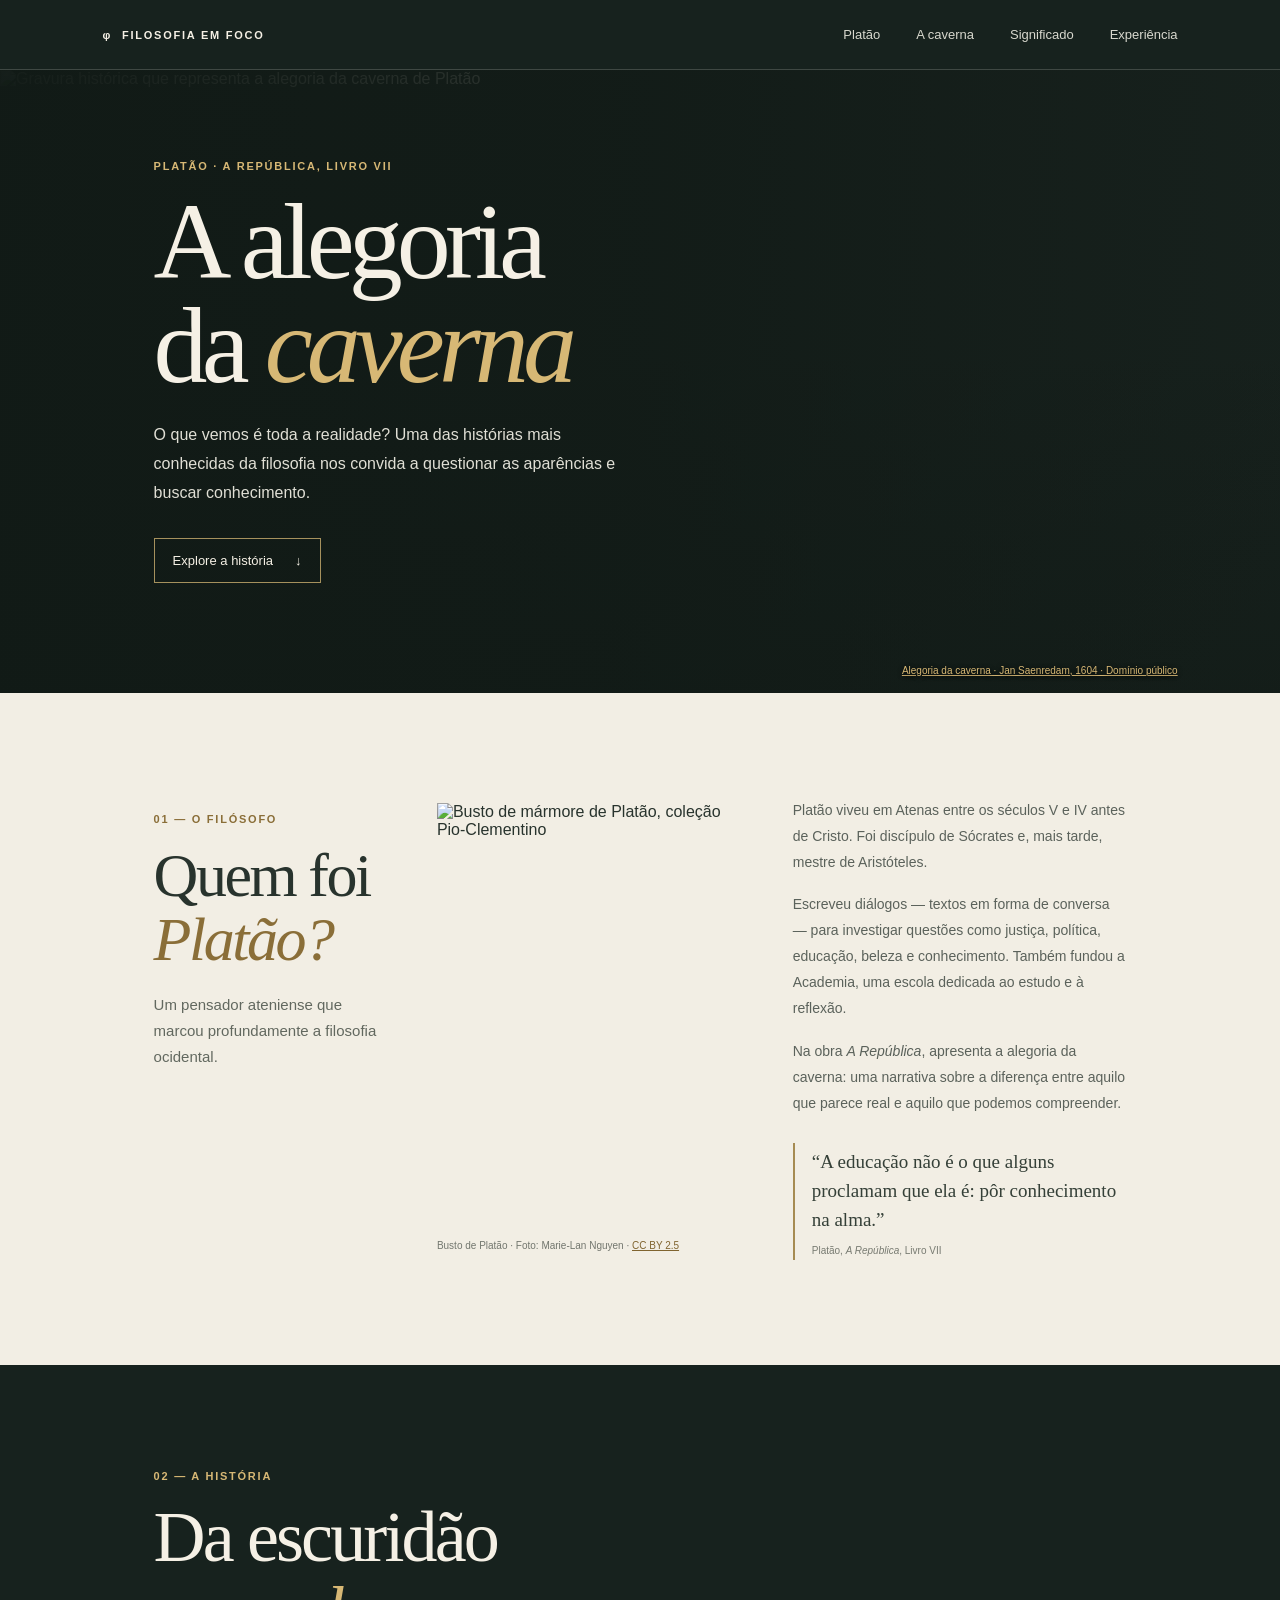
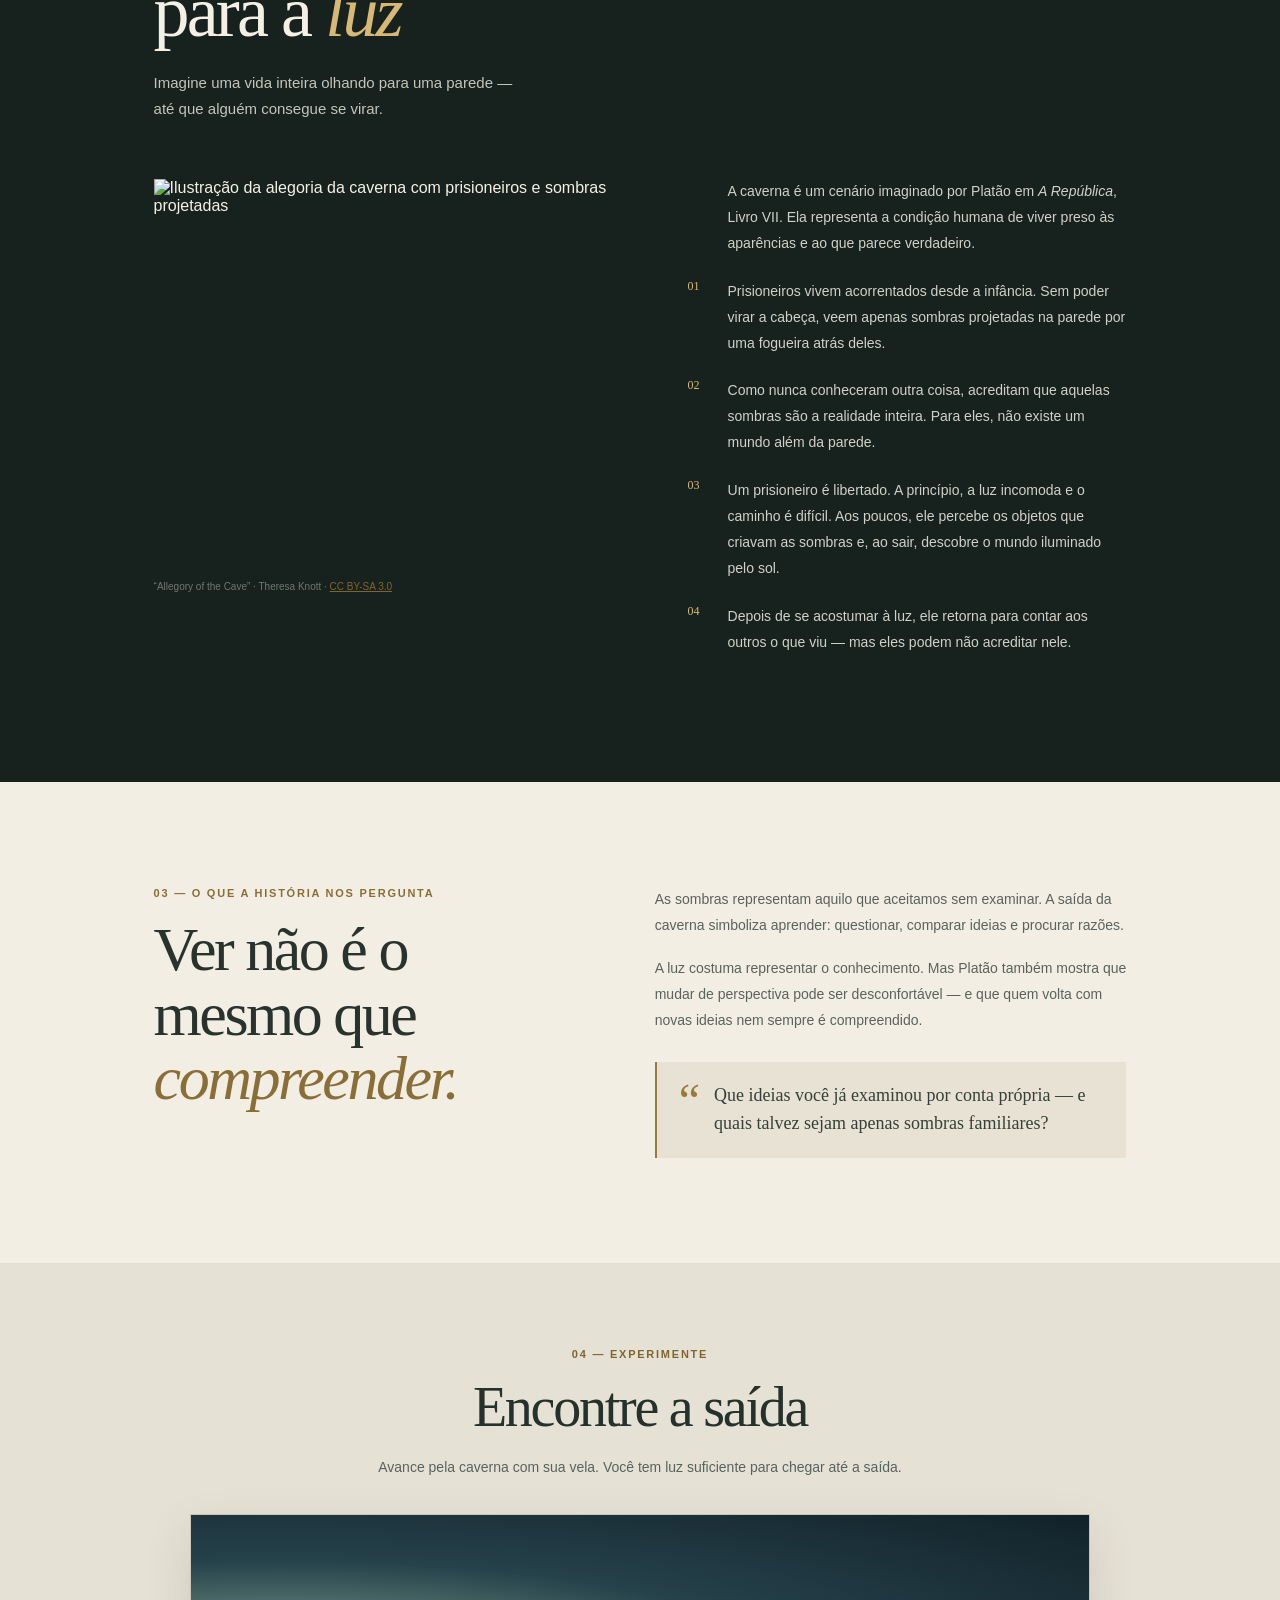
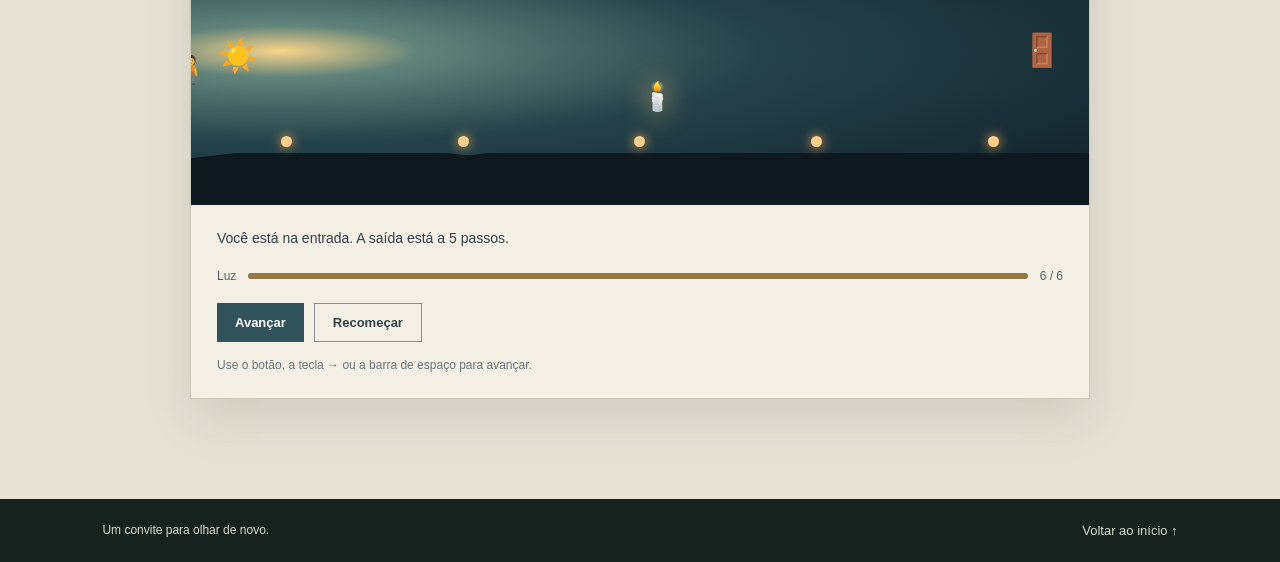
==== commit 0bc36132: "Atualiza somente as três imagens do index principal" ====
--- a/index.html
+++ b/index.html
@@ -21,7 +21,7 @@
 
   <main>
     <section class="hero" aria-labelledby="hero-title">
-      <img class="hero-photo" src="https://upload.wikimedia.org/wikipedia/commons/7/71/Plato_-_Allegory_of_the_Cave.png" alt="Gravura da alegoria da caverna de Platão" fetchpriority="high">
+      <img class="hero-photo" src="https://commons.wikimedia.org/wiki/Special:FilePath/Platon_Cave_Sanraedam_1604.jpg" alt="Gravura histórica que representa a alegoria da caverna de Platão" fetchpriority="high">
       <div class="hero-shade"></div>
       <div class="hero-content">
         <p class="eyebrow">Platão · A República, Livro VII</p>
@@ -29,7 +29,7 @@
         <p class="hero-copy">O que vemos é toda a realidade? Uma das histórias mais conhecidas da filosofia nos convida a questionar as aparências e buscar conhecimento.</p>
         <a class="button-link" href="#platao">Explore a história <span aria-hidden="true">↓</span></a>
       </div>
-      <p class="hero-caption"><a href="https://commons.wikimedia.org/wiki/File:Plato_-_Allegory_of_the_Cave.png" target="_blank" rel="noreferrer">“Plato - Allegory of the Cave” · Bastianow · CC BY-SA 4.0</a></p>
+      <p class="hero-caption"><a href="https://commons.wikimedia.org/wiki/File:Platon_Cave_Sanraedam_1604.jpg" target="_blank" rel="noreferrer">Alegoria da caverna · Jan Saenredam, 1604 · Domínio público</a></p>
     </section>
 
     <section class="section intro" id="platao" aria-labelledby="platao-title">
@@ -39,8 +39,8 @@
         <p class="lead">Um pensador ateniense que marcou profundamente a filosofia ocidental.</p>
       </div>
       <figure class="photo-card portrait-card">
-        <img src="https://upload.wikimedia.org/wikipedia/commons/2/2b/Busto_de_Plato_Museos_Vaticanos_2015-10-08.jpg" alt="Busto de Platão nos Museus Vaticanos" loading="lazy">
-        <figcaption>Busto de Platão, Museus Vaticanos · Foto: Marie-Lan Nguyen · <a href="https://creativecommons.org/licenses/by/2.5/" target="_blank" rel="noreferrer">CC BY 2.5</a></figcaption>
+        <img src="https://commons.wikimedia.org/wiki/Special:FilePath/Plato_Pio-Clementino_Inv50.jpg" alt="Busto de mármore de Platão, coleção Pio-Clementino" loading="lazy">
+        <figcaption>Busto de Platão · Foto: Marie-Lan Nguyen · <a href="https://creativecommons.org/licenses/by/2.5/" target="_blank" rel="noreferrer">CC BY 2.5</a></figcaption>
       </figure>
       <div class="body-copy">
         <p>Platão viveu em Atenas entre os séculos V e IV antes de Cristo. Foi discípulo de Sócrates e, mais tarde, mestre de Aristóteles.</p>
@@ -58,8 +58,8 @@
           <p class="lead">Imagine uma vida inteira olhando para uma parede — até que alguém consegue se virar.</p>
         </div>
         <figure class="photo-card cave-card">
-          <img src="https://upload.wikimedia.org/wikipedia/commons/1/17/Plato_allegory_of_the_cave.svg" alt="Diagrama da alegoria da caverna com prisioneiros, sombras e saída para a luz" loading="lazy">
-          <figcaption>“Plato allegory of the cave” · Markus Maurer · <a href="https://creativecommons.org/licenses/by-sa/3.0/" target="_blank" rel="noreferrer">CC BY-SA 3.0</a></figcaption>
+          <img src="https://commons.wikimedia.org/wiki/Special:FilePath/Allegoryofthecave.svg" alt="Ilustração da alegoria da caverna com prisioneiros e sombras projetadas" loading="lazy">
+          <figcaption>“Allegory of the Cave” · Theresa Knott · <a href="https://creativecommons.org/licenses/by-sa/3.0/" target="_blank" rel="noreferrer">CC BY-SA 3.0</a></figcaption>
         </figure>
         <div class="story body-copy">
           <p>A caverna é um cenário imaginado por Platão em <em>A República</em>, Livro VII. Ela representa a condição humana de viver preso às aparências e ao que parece verdadeiro.</p>
@@ -121,23 +121,25 @@
     const advance = document.getElementById('advance');
     const reset = document.getElementById('reset');
     const totalFuel = 6;
+    const stepsToExit = 5;
     let position = 0;
     let fuel = totalFuel;
     let ended = false;
 
     function updateGame() {
-      player.style.left = `${position * 20}%`;
+      player.style.left = `${position * (100 / stepsToExit)}%`;
       meter.value = fuel;
       fuelText.textContent = `${fuel} / ${totalFuel}`;
       candle.classList.toggle('dim', fuel <= 2);
     }
 
-    advance.addEventListener('click', function () {
+    advance.addEventListener('click', () => {
       if (ended) return;
-      position++;
-      fuel--;
+      position += 1;
+      fuel -= 1;
       updateGame();
-      if (position === 5) {
+
+      if (position === stepsToExit) {
         status.textContent = 'Você saiu da caverna. A luz mostrou um mundo maior.';
         ended = true;
       } else if (fuel === 0) {
@@ -147,10 +149,11 @@
       } else {
         status.textContent = `Você avançou ${position} passo(s). Ainda há caminho pela frente.`;
       }
+
       if (ended) advance.disabled = true;
     });
 
-    reset.addEventListener('click', function () {
+    reset.addEventListener('click', () => {
       position = 0;
       fuel = totalFuel;
       ended = false;
@@ -160,12 +163,11 @@
       updateGame();
     });
 
-    document.addEventListener('keydown', function (event) {
-      if (!ended && (event.key === 'ArrowRight' || event.code === 'Space')) {
-        if (event.target instanceof HTMLElement && ['BUTTON', 'A', 'INPUT'].includes(event.target.tagName)) return;
-        event.preventDefault();
-        advance.click();
-      }
+    document.addEventListener('keydown', (event) => {
+      if (ended || (event.key !== 'ArrowRight' && event.code !== 'Space')) return;
+      if (event.target instanceof HTMLElement && ['BUTTON', 'A', 'INPUT'].includes(event.target.tagName)) return;
+      event.preventDefault();
+      advance.click();
     });
 
     updateGame();
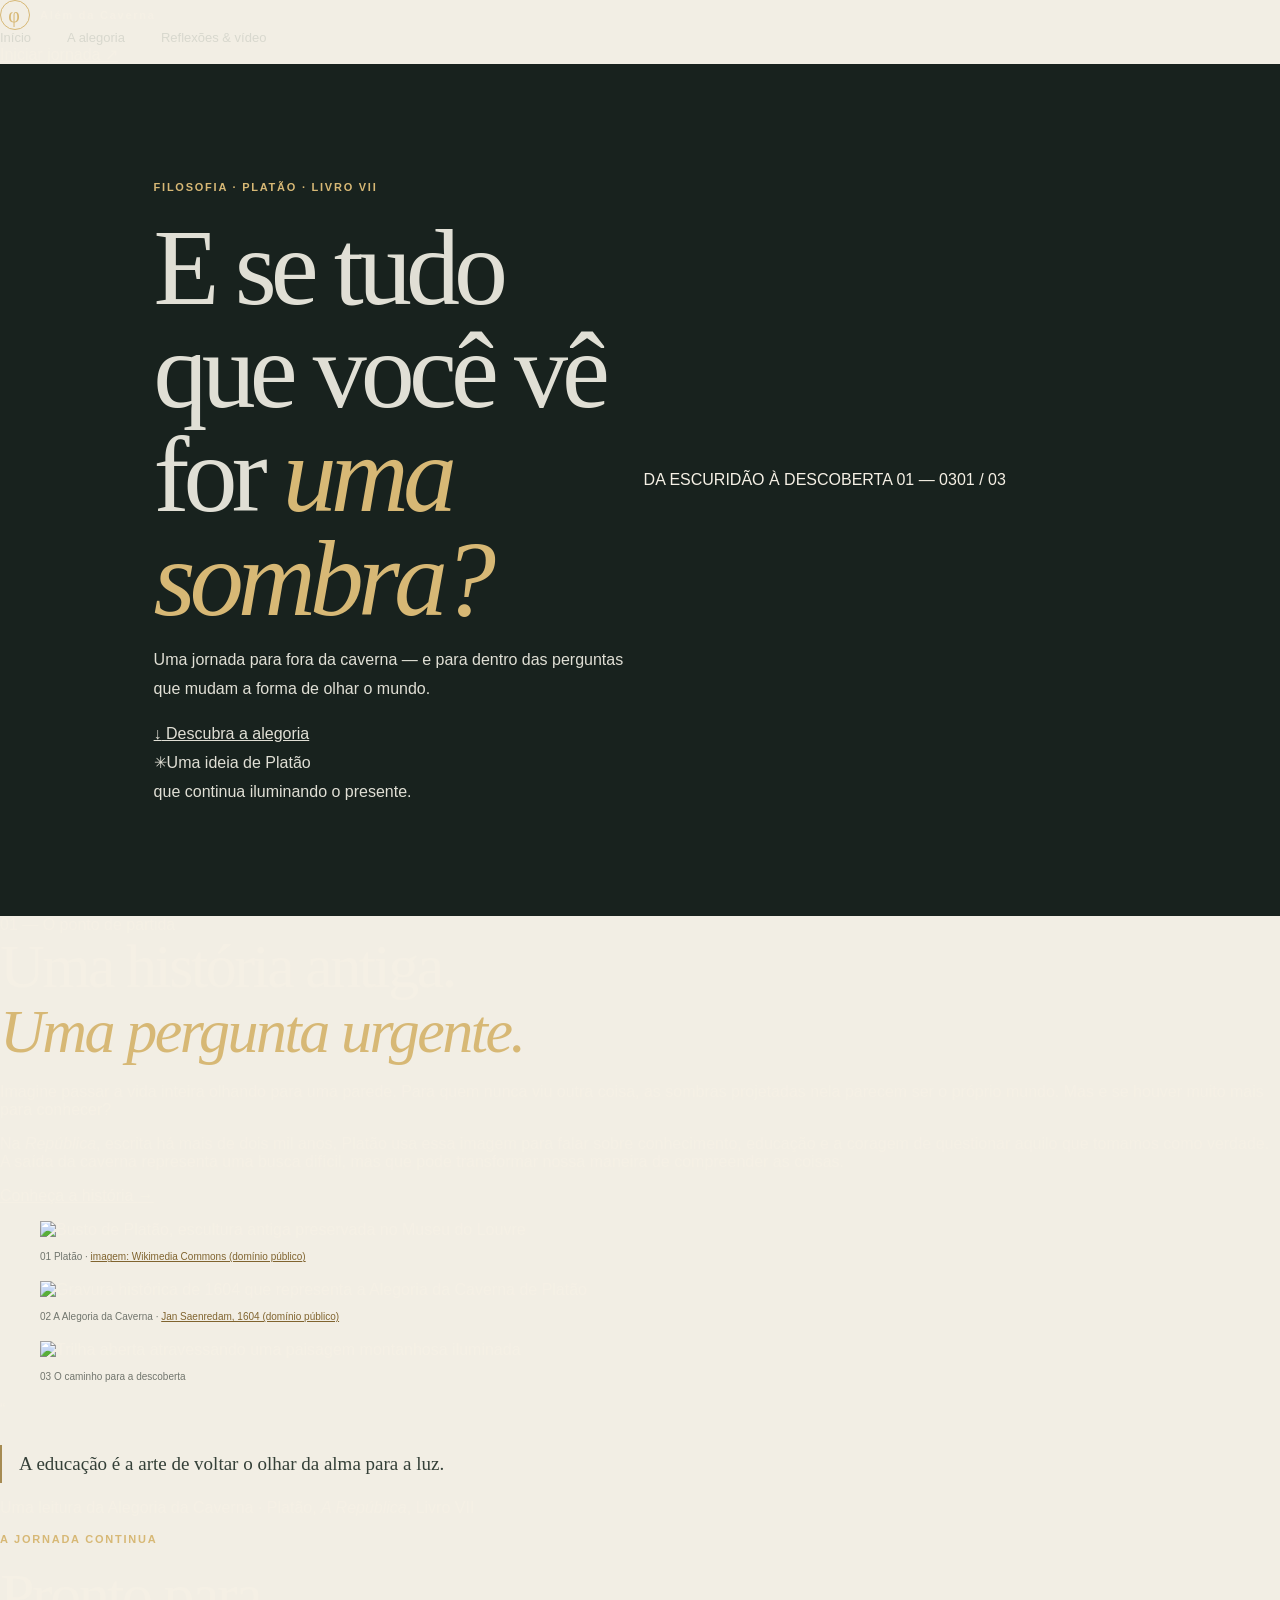
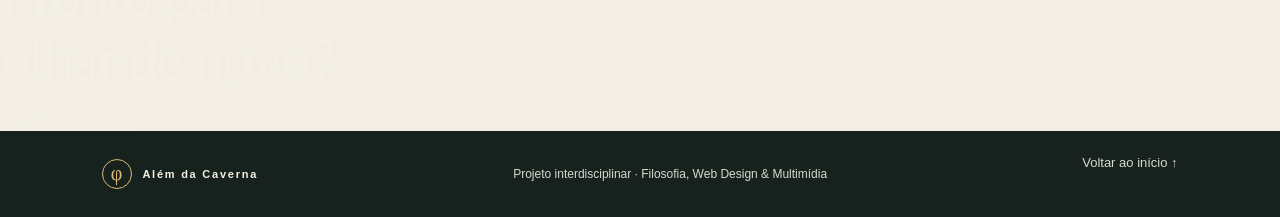
==== commit cb52a1cc: "Corrige imagens de Platão e da Alegoria da Caverna e amplia textos" ====
--- a/index.html
+++ b/index.html
@@ -3,174 +3,61 @@
 <head>
   <meta charset="utf-8">
   <meta name="viewport" content="width=device-width, initial-scale=1">
-  <meta name="theme-color" content="#17221e">
-  <meta name="description" content="Conheça Platão e explore a alegoria da caverna com fotos, contexto e uma pequena experiência interativa.">
-  <title>Platão e a alegoria da caverna</title>
+  <meta name="theme-color" content="#171713">
+  <meta name="description" content="Uma viagem filosófica pela Alegoria da Caverna, de Platão: das sombras à descoberta do conhecimento.">
+  <title>Além da Caverna — Uma viagem com Platão</title>
+  <link rel="preconnect" href="https://fonts.googleapis.com">
+  <link rel="preconnect" href="https://fonts.gstatic.com" crossorigin>
+  <link href="https://fonts.googleapis.com/css2?family=DM+Sans:wght@400;500;600;700&family=Playfair+Display:ital,wght@0,500;0,600;0,700;1,500;1,600&display=swap" rel="stylesheet">
   <link rel="stylesheet" href="style.css">
 </head>
 <body>
-  <header class="topbar" id="inicio">
-    <a class="brand" href="#inicio" aria-label="Platão — início"><span aria-hidden="true">φ</span> FILOSOFIA EM FOCO</a>
-    <nav aria-label="Menu principal">
-      <a href="#platao">Platão</a>
-      <a href="#alegoria">A caverna</a>
-      <a href="#significado">Significado</a>
-      <a href="#jogo">Experiência</a>
+  <header class="site-header">
+    <a class="brand" href="index.html" aria-label="Além da Caverna — início"><span class="brand-mark">φ</span><span>Além da <b>Caverna</b></span></a>
+    <nav class="main-nav" aria-label="Navegação principal">
+      <a class="active" href="index.html">Início</a><a href="alegoria.html">A alegoria</a><a href="reflexoes.html">Reflexões &amp; vídeo</a>
     </nav>
+    <a class="header-cta" href="alegoria.html">Iniciar jornada <span aria-hidden="true">↗</span></a>
   </header>
-
   <main>
-    <section class="hero" aria-labelledby="hero-title">
-      <img class="hero-photo" src="https://commons.wikimedia.org/wiki/Special:FilePath/Platon_Cave_Sanraedam_1604.jpg" alt="Gravura histórica que representa a alegoria da caverna de Platão" fetchpriority="high">
-      <div class="hero-shade"></div>
-      <div class="hero-content">
-        <p class="eyebrow">Platão · A República, Livro VII</p>
-        <h1 id="hero-title">A alegoria<br>da <em>caverna</em></h1>
-        <p class="hero-copy">O que vemos é toda a realidade? Uma das histórias mais conhecidas da filosofia nos convida a questionar as aparências e buscar conhecimento.</p>
-        <a class="button-link" href="#platao">Explore a história <span aria-hidden="true">↓</span></a>
+    <section class="hero">
+      <div class="hero-copy">
+        <p class="eyebrow"><span class="eyebrow-line"></span> FILOSOFIA · PLATÃO · LIVRO VII</p>
+        <h1>E se tudo<br>que você vê<br>for <em>uma sombra?</em></h1>
+        <p class="hero-intro">Uma jornada para fora da caverna — e para dentro das perguntas que mudam a forma de olhar o mundo.</p>
+        <a class="round-link" href="alegoria.html"><span class="round-icon">↓</span> Descubra a alegoria</a>
+        <div class="hero-note"><span class="note-star">✳</span><span>Uma ideia de Platão<br>que continua iluminando o presente.</span></div>
       </div>
-      <p class="hero-caption"><a href="https://commons.wikimedia.org/wiki/File:Platon_Cave_Sanraedam_1604.jpg" target="_blank" rel="noreferrer">Alegoria da caverna · Jan Saenredam, 1604 · Domínio público</a></p>
+      <div class="hero-art" role="img" aria-label="Uma passagem rochosa escura se abre para uma paisagem iluminada pelo sol">
+        <div class="art-glow"></div><div class="art-sun"></div><div class="art-ridge ridge-back"></div><div class="art-ridge ridge-front"></div>
+        <span class="art-caption">DA ESCURIDÃO À DESCOBERTA <span>01 — 03</span></span>
+        <span class="art-orbit orbit-one"></span><span class="art-orbit orbit-two"></span>
+      </div>
+      <div class="hero-index">01 <span>/</span> 03</div>
     </section>
 
-    <section class="section intro" id="platao" aria-labelledby="platao-title">
-      <div class="section-heading">
-        <p class="eyebrow">01 — O filósofo</p>
-        <h2 id="platao-title">Quem foi<br><em>Platão?</em></h2>
-        <p class="lead">Um pensador ateniense que marcou profundamente a filosofia ocidental.</p>
-      </div>
-      <figure class="photo-card portrait-card">
-        <img src="https://commons.wikimedia.org/wiki/Special:FilePath/Plato_Pio-Clementino_Inv50.jpg" alt="Busto de mármore de Platão, coleção Pio-Clementino" loading="lazy">
-        <figcaption>Busto de Platão · Foto: Marie-Lan Nguyen · <a href="https://creativecommons.org/licenses/by/2.5/" target="_blank" rel="noreferrer">CC BY 2.5</a></figcaption>
-      </figure>
-      <div class="body-copy">
-        <p>Platão viveu em Atenas entre os séculos V e IV antes de Cristo. Foi discípulo de Sócrates e, mais tarde, mestre de Aristóteles.</p>
-        <p>Escreveu diálogos — textos em forma de conversa — para investigar questões como justiça, política, educação, beleza e conhecimento. Também fundou a Academia, uma escola dedicada ao estudo e à reflexão.</p>
-        <p>Na obra <em>A República</em>, apresenta a alegoria da caverna: uma narrativa sobre a diferença entre aquilo que parece real e aquilo que podemos compreender.</p>
-        <blockquote>“A educação não é o que alguns proclamam que ela é: pôr conhecimento na alma.”<cite>Platão, <em>A República</em>, Livro VII</cite></blockquote>
-      </div>
-    </section>
-
-    <section class="allegory" id="alegoria" aria-labelledby="alegoria-title">
-      <div class="section allegory-inner">
-        <div class="allegory-heading">
-          <p class="eyebrow">02 — A história</p>
-          <h2 id="alegoria-title">Da escuridão<br>para a <em>luz</em></h2>
-          <p class="lead">Imagine uma vida inteira olhando para uma parede — até que alguém consegue se virar.</p>
-        </div>
-        <figure class="photo-card cave-card">
-          <img src="https://commons.wikimedia.org/wiki/Special:FilePath/Allegoryofthecave.svg" alt="Ilustração da alegoria da caverna com prisioneiros e sombras projetadas" loading="lazy">
-          <figcaption>“Allegory of the Cave” · Theresa Knott · <a href="https://creativecommons.org/licenses/by-sa/3.0/" target="_blank" rel="noreferrer">CC BY-SA 3.0</a></figcaption>
-        </figure>
-        <div class="story body-copy">
-          <p>A caverna é um cenário imaginado por Platão em <em>A República</em>, Livro VII. Ela representa a condição humana de viver preso às aparências e ao que parece verdadeiro.</p>
-          <p><span class="story-number">01</span>Prisioneiros vivem acorrentados desde a infância. Sem poder virar a cabeça, veem apenas sombras projetadas na parede por uma fogueira atrás deles.</p>
-          <p><span class="story-number">02</span>Como nunca conheceram outra coisa, acreditam que aquelas sombras são a realidade inteira. Para eles, não existe um mundo além da parede.</p>
-          <p><span class="story-number">03</span>Um prisioneiro é libertado. A princípio, a luz incomoda e o caminho é difícil. Aos poucos, ele percebe os objetos que criavam as sombras e, ao sair, descobre o mundo iluminado pelo sol.</p>
-          <p><span class="story-number">04</span>Depois de se acostumar à luz, ele retorna para contar aos outros o que viu — mas eles podem não acreditar nele.</p>
+    <section class="intro-section section-wrap">
+      <div class="section-label">01 <span>—</span> O ponto de partida</div>
+      <div class="intro-grid">
+        <h2>Uma história antiga.<br><em>Uma pergunta urgente.</em></h2>
+        <div class="prose">
+          <p>Imagine passar a vida inteira olhando para uma parede. Para quem nunca viu outra coisa, as sombras projetadas nela parecem ser o próprio mundo. Mas e se houver muito mais para conhecer?</p>
+          <p>Na <i>República</i>, escrita há mais de dois mil anos, Platão usa essa imagem para falar sobre conhecimento, educação e a coragem de questionar aquilo que tomamos como verdade. A saída da caverna representa uma busca difícil, mas que pode transformar nossa maneira de compreender as coisas.</p>
+          <a class="text-link" href="alegoria.html">Conheça a história <span>→</span></a>
         </div>
       </div>
     </section>
 
-    <section class="section meaning" id="significado" aria-labelledby="meaning-title">
-      <div>
-        <p class="eyebrow">03 — O que a história nos pergunta</p>
-        <h2 id="meaning-title">Ver não é o mesmo que <em>compreender.</em></h2>
-      </div>
-      <div class="body-copy">
-        <p>As sombras representam aquilo que aceitamos sem examinar. A saída da caverna simboliza aprender: questionar, comparar ideias e procurar razões.</p>
-        <p>A luz costuma representar o conhecimento. Mas Platão também mostra que mudar de perspectiva pode ser desconfortável — e que quem volta com novas ideias nem sempre é compreendido.</p>
-        <aside class="reflection"><span aria-hidden="true">“</span><p>Que ideias você já examinou por conta própria — e quais talvez sejam apenas sombras familiares?</p></aside>
-      </div>
+    <section class="image-strip" aria-label="Platão e imagens da Alegoria da Caverna">
+      <figure><img src="https://upload.wikimedia.org/wikipedia/commons/7/7b/Plato_Louvre_Ma4236.jpg" alt="Busto de Platão, escultura antiga preservada no Museu do Louvre"><figcaption><span>01</span> Platão · <a href="https://commons.wikimedia.org/wiki/File:Plato_Louvre_Ma4236.jpg" target="_blank" rel="noopener noreferrer">imagem: Wikimedia Commons (domínio público)</a></figcaption></figure>
+      <figure><img src="https://upload.wikimedia.org/wikipedia/commons/1/15/Platon_Cave_Sanraedam_1604.jpg" alt="Gravura histórica de 1604 que representa a Alegoria da Caverna de Platão"><figcaption><span>02</span> A Alegoria da Caverna · <a href="https://commons.wikimedia.org/wiki/File:Platon_Cave_Sanraedam_1604.jpg" target="_blank" rel="noopener noreferrer">Jan Saenredam, 1604 (domínio público)</a></figcaption></figure>
+      <figure><img src="https://images.unsplash.com/photo-1500530855697-b586d89ba3ee?auto=format&fit=crop&w=900&q=85" alt="Trilha aberta atravessando uma paisagem montanhosa iluminada"><figcaption><span>03</span> O caminho para a descoberta</figcaption></figure>
     </section>
 
-    <section class="game-section" id="jogo" aria-labelledby="game-title">
-      <div class="game-heading">
-        <p class="eyebrow">04 — Experimente</p>
-        <h2 id="game-title">Encontre a saída</h2>
-        <p>Avance pela caverna com sua vela. Você tem luz suficiente para chegar até a saída.</p>
-      </div>
-      <div class="game">
-        <div class="cave-scene" role="img" aria-label="Ilustração de uma caverna com caminho até a saída">
-          <span class="cave-opening" aria-hidden="true">☀️</span>
-          <span class="cave-exit" aria-hidden="true">🚪</span>
-          <span id="player" class="cave-player" aria-hidden="true">🧍</span>
-          <span id="candle" class="candle" aria-hidden="true">🕯️</span>
-          <div class="path" aria-hidden="true"><i></i><i></i><i></i><i></i><i></i></div>
-        </div>
-        <div class="game-info">
-          <p id="status" class="game-status" aria-live="polite">Você está na entrada. A saída está a 5 passos.</p>
-          <div class="game-meter"><span>Luz</span><progress id="meter" max="6" value="6" aria-label="Luz restante"></progress><span id="fuel">6 / 6</span></div>
-          <div class="game-controls">
-            <button id="advance" class="button" type="button">Avançar</button>
-            <button id="reset" class="button button-secondary" type="button">Recomeçar</button>
-          </div>
-          <p class="hint">Use o botão, a tecla → ou a barra de espaço para avançar.</p>
-        </div>
-      </div>
-    </section>
+    <section class="quote-band"><span class="quote-mark">“</span><blockquote>A educação é a arte de voltar o olhar da alma para a luz.</blockquote><p>Uma leitura da Alegoria da Caverna · Platão, <i>A República</i>, Livro VII</p></section>
+
+    <section class="next-section section-wrap"><div><p class="eyebrow">A JORNADA CONTINUA</p><h2>Pronto para<br>olhar de novo?</h2></div><a class="big-arrow-link" href="alegoria.html">Entre na caverna <span>↗</span></a></section>
   </main>
-
-  <footer><span>Um convite para olhar de novo.</span><a href="#inicio">Voltar ao início ↑</a></footer>
-
-  <script>
-    const player = document.getElementById('player');
-    const candle = document.getElementById('candle');
-    const meter = document.getElementById('meter');
-    const fuelText = document.getElementById('fuel');
-    const status = document.getElementById('status');
-    const advance = document.getElementById('advance');
-    const reset = document.getElementById('reset');
-    const totalFuel = 6;
-    const stepsToExit = 5;
-    let position = 0;
-    let fuel = totalFuel;
-    let ended = false;
-
-    function updateGame() {
-      player.style.left = `${position * (100 / stepsToExit)}%`;
-      meter.value = fuel;
-      fuelText.textContent = `${fuel} / ${totalFuel}`;
-      candle.classList.toggle('dim', fuel <= 2);
-    }
-
-    advance.addEventListener('click', () => {
-      if (ended) return;
-      position += 1;
-      fuel -= 1;
-      updateGame();
-
-      if (position === stepsToExit) {
-        status.textContent = 'Você saiu da caverna. A luz mostrou um mundo maior.';
-        ended = true;
-      } else if (fuel === 0) {
-        status.textContent = 'A vela apagou antes da saída. Tente de novo.';
-        candle.textContent = '🌑';
-        ended = true;
-      } else {
-        status.textContent = `Você avançou ${position} passo(s). Ainda há caminho pela frente.`;
-      }
-
-      if (ended) advance.disabled = true;
-    });
-
-    reset.addEventListener('click', () => {
-      position = 0;
-      fuel = totalFuel;
-      ended = false;
-      candle.textContent = '🕯️';
-      advance.disabled = false;
-      status.textContent = 'Você está na entrada. A saída está a 5 passos.';
-      updateGame();
-    });
-
-    document.addEventListener('keydown', (event) => {
-      if (ended || (event.key !== 'ArrowRight' && event.code !== 'Space')) return;
-      if (event.target instanceof HTMLElement && ['BUTTON', 'A', 'INPUT'].includes(event.target.tagName)) return;
-      event.preventDefault();
-      advance.click();
-    });
-
-    updateGame();
-  </script>
+  <footer class="site-footer"><a class="brand" href="index.html"><span class="brand-mark">φ</span><span>Além da <b>Caverna</b></span></a><p>Projeto interdisciplinar · Filosofia, Web Design &amp; Multimídia</p><a href="#top">Voltar ao início ↑</a></footer>
 </body>
 </html>
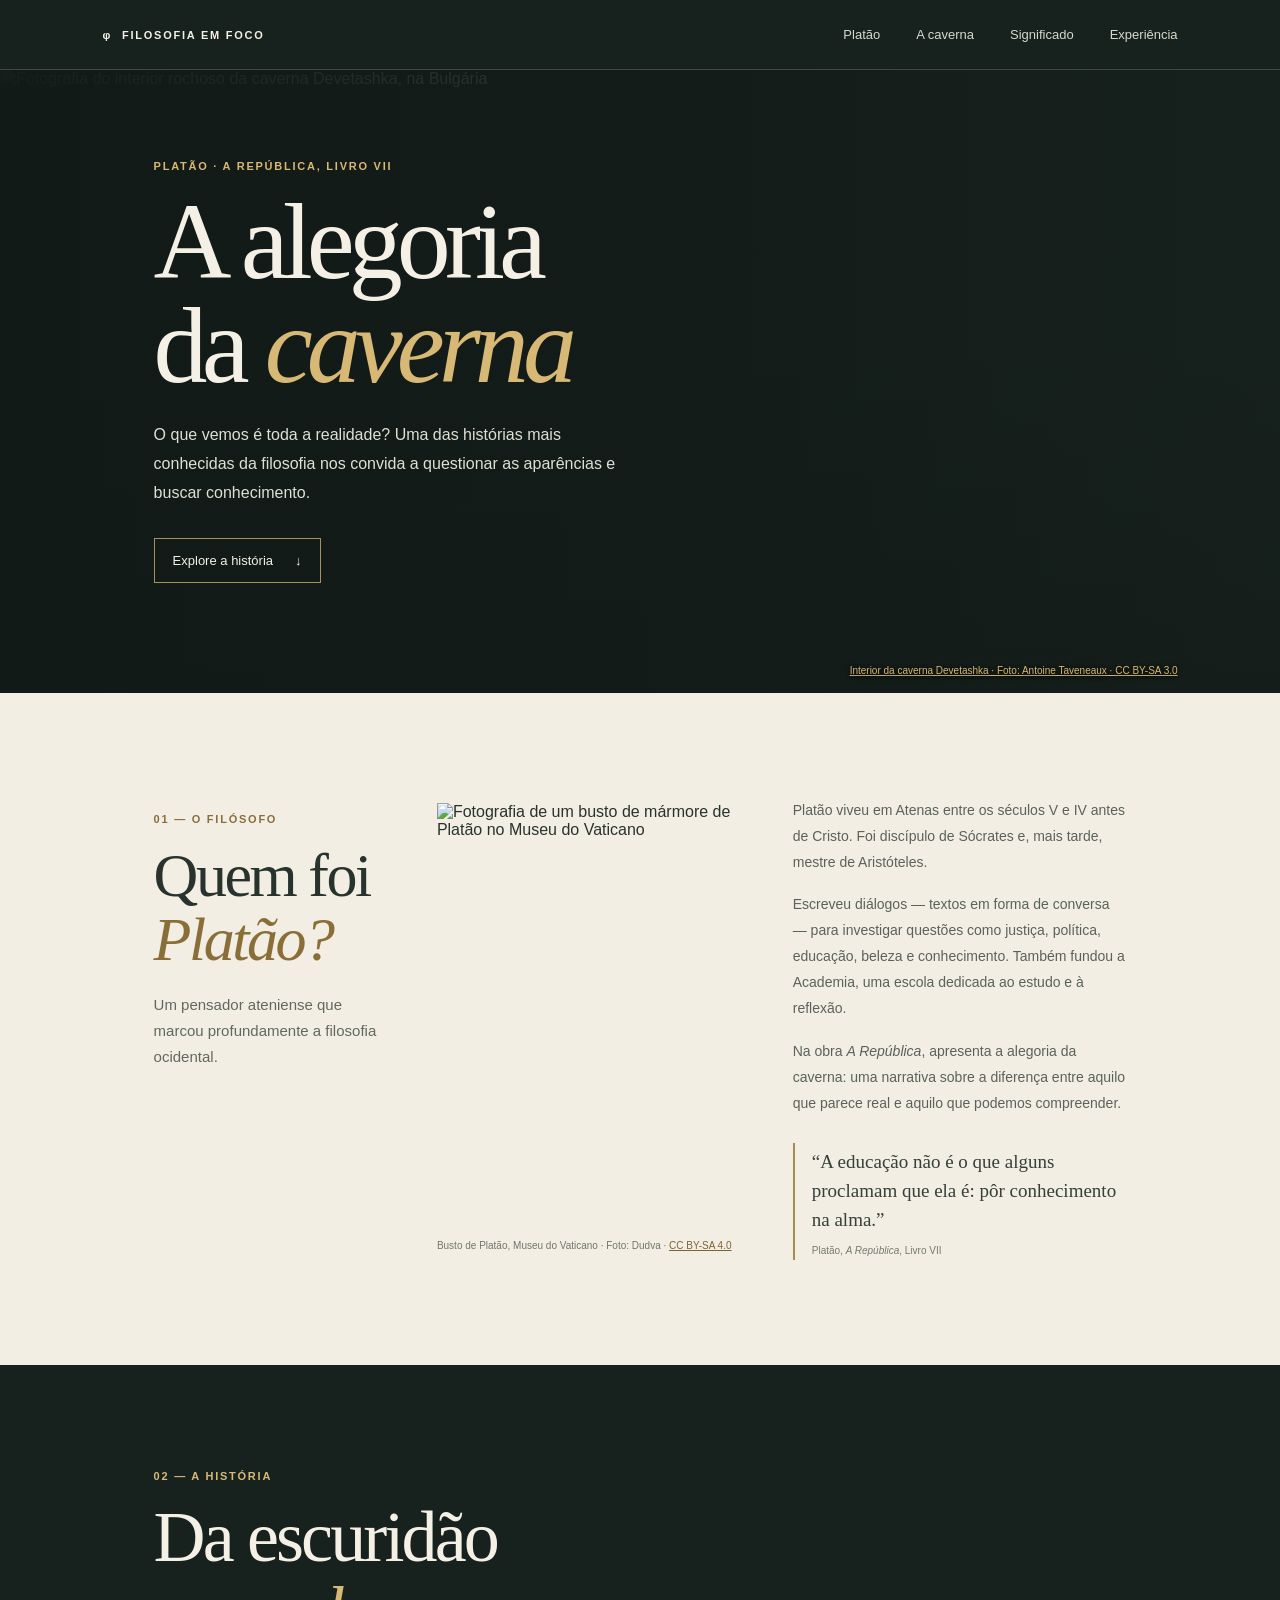
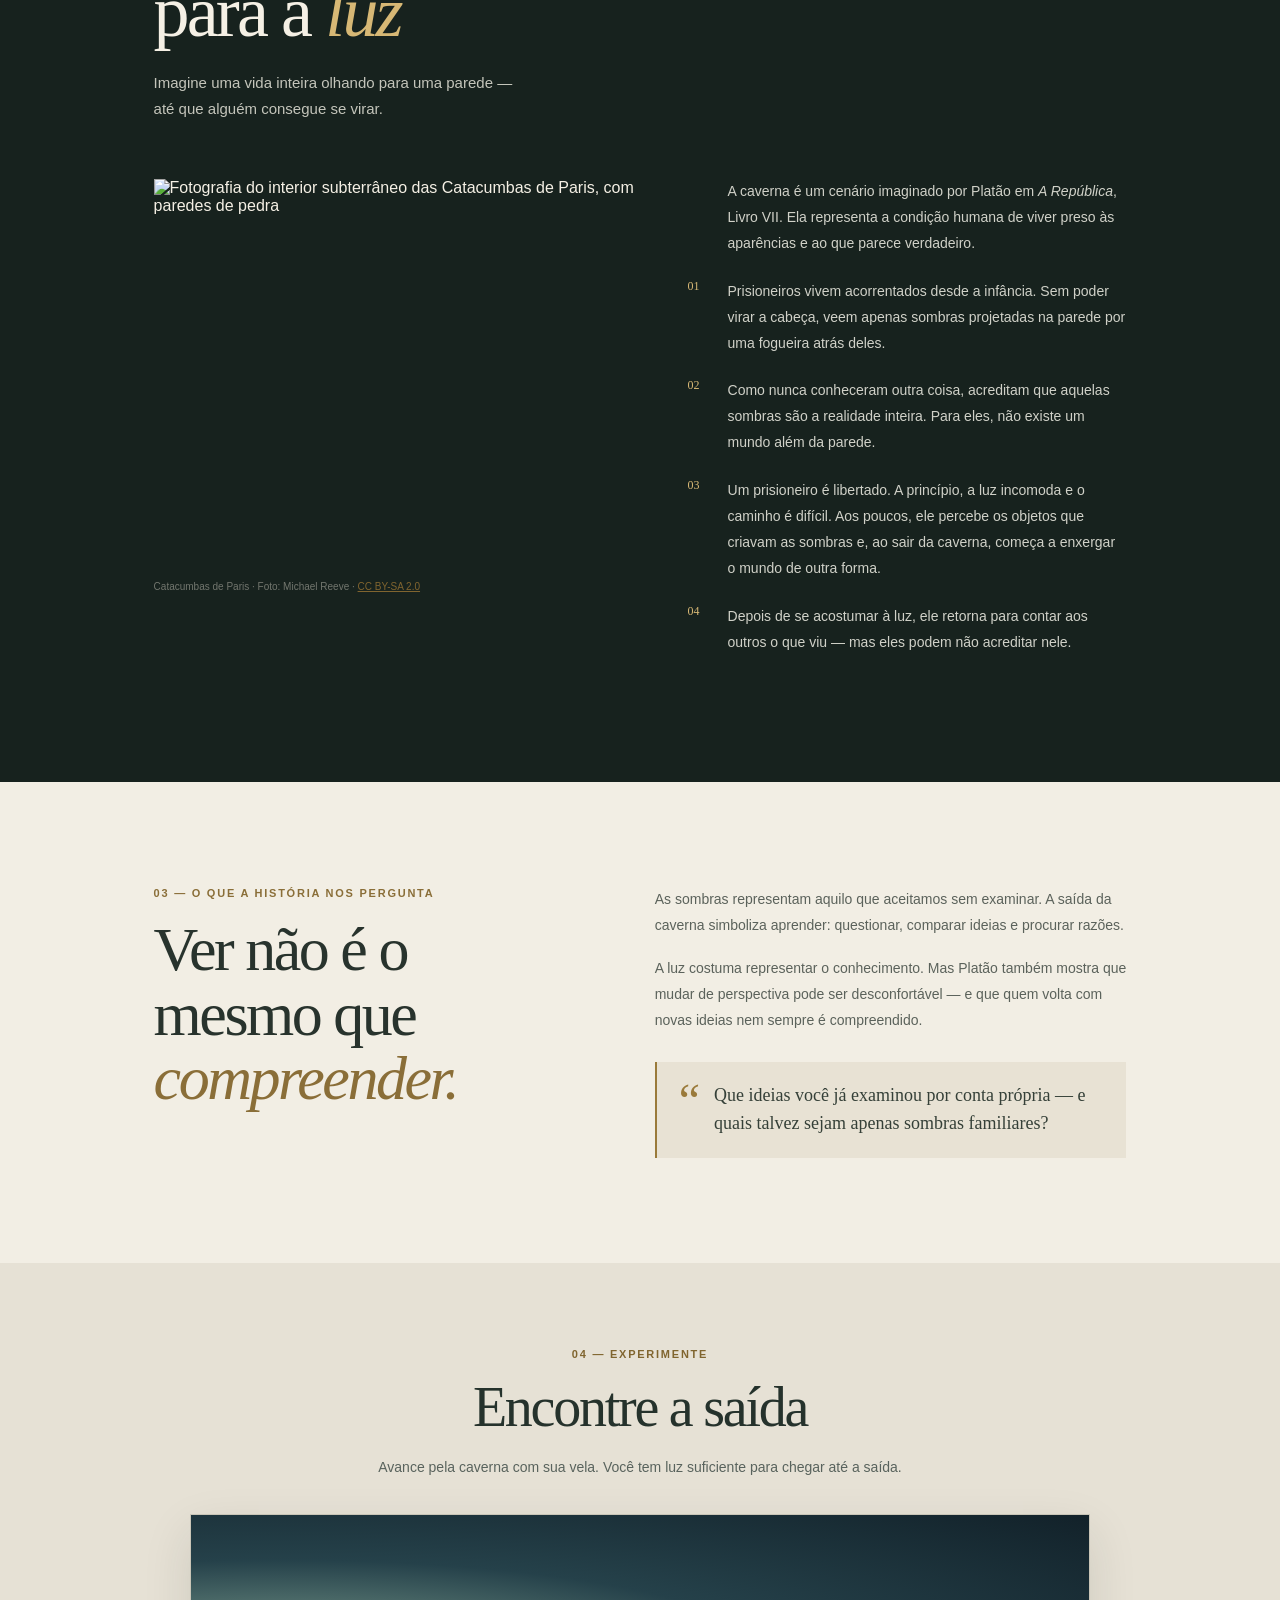
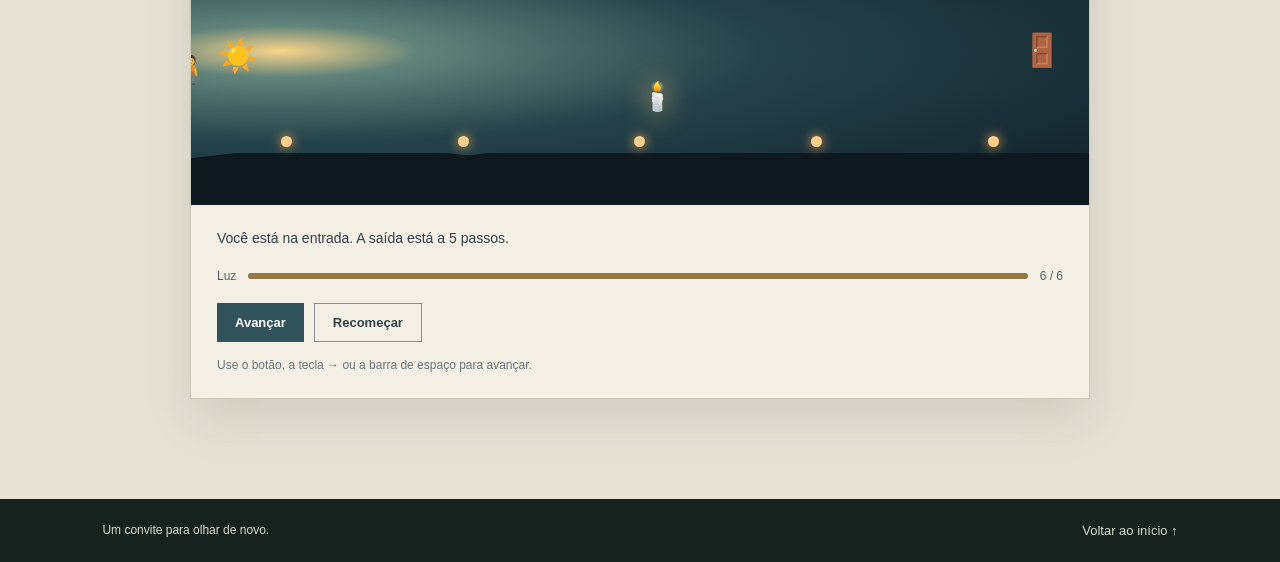
==== commit 22a865e9: "Replace all three page photos with Plato and real cave photographs" ====
--- a/index.html
+++ b/index.html
@@ -3,61 +3,174 @@
 <head>
   <meta charset="utf-8">
   <meta name="viewport" content="width=device-width, initial-scale=1">
-  <meta name="theme-color" content="#171713">
-  <meta name="description" content="Uma viagem filosófica pela Alegoria da Caverna, de Platão: das sombras à descoberta do conhecimento.">
-  <title>Além da Caverna — Uma viagem com Platão</title>
-  <link rel="preconnect" href="https://fonts.googleapis.com">
-  <link rel="preconnect" href="https://fonts.gstatic.com" crossorigin>
-  <link href="https://fonts.googleapis.com/css2?family=DM+Sans:wght@400;500;600;700&family=Playfair+Display:ital,wght@0,500;0,600;0,700;1,500;1,600&display=swap" rel="stylesheet">
+  <meta name="theme-color" content="#17221e">
+  <meta name="description" content="Conheça Platão e explore a alegoria da caverna com fotos, contexto e uma pequena experiência interativa.">
+  <title>Platão e a alegoria da caverna</title>
   <link rel="stylesheet" href="style.css">
 </head>
 <body>
-  <header class="site-header">
-    <a class="brand" href="index.html" aria-label="Além da Caverna — início"><span class="brand-mark">φ</span><span>Além da <b>Caverna</b></span></a>
-    <nav class="main-nav" aria-label="Navegação principal">
-      <a class="active" href="index.html">Início</a><a href="alegoria.html">A alegoria</a><a href="reflexoes.html">Reflexões &amp; vídeo</a>
+  <header class="topbar" id="inicio">
+    <a class="brand" href="#inicio" aria-label="Platão — início"><span aria-hidden="true">φ</span> FILOSOFIA EM FOCO</a>
+    <nav aria-label="Menu principal">
+      <a href="#platao">Platão</a>
+      <a href="#alegoria">A caverna</a>
+      <a href="#significado">Significado</a>
+      <a href="#jogo">Experiência</a>
     </nav>
-    <a class="header-cta" href="alegoria.html">Iniciar jornada <span aria-hidden="true">↗</span></a>
   </header>
+
   <main>
-    <section class="hero">
-      <div class="hero-copy">
-        <p class="eyebrow"><span class="eyebrow-line"></span> FILOSOFIA · PLATÃO · LIVRO VII</p>
-        <h1>E se tudo<br>que você vê<br>for <em>uma sombra?</em></h1>
-        <p class="hero-intro">Uma jornada para fora da caverna — e para dentro das perguntas que mudam a forma de olhar o mundo.</p>
-        <a class="round-link" href="alegoria.html"><span class="round-icon">↓</span> Descubra a alegoria</a>
-        <div class="hero-note"><span class="note-star">✳</span><span>Uma ideia de Platão<br>que continua iluminando o presente.</span></div>
+    <section class="hero" aria-labelledby="hero-title">
+      <img class="hero-photo" src="https://upload.wikimedia.org/wikipedia/commons/5/54/Devetashka_cave_01.jpg" alt="Fotografia do interior rochoso da caverna Devetashka, na Bulgária" fetchpriority="high">
+      <div class="hero-shade"></div>
+      <div class="hero-content">
+        <p class="eyebrow">Platão · A República, Livro VII</p>
+        <h1 id="hero-title">A alegoria<br>da <em>caverna</em></h1>
+        <p class="hero-copy">O que vemos é toda a realidade? Uma das histórias mais conhecidas da filosofia nos convida a questionar as aparências e buscar conhecimento.</p>
+        <a class="button-link" href="#platao">Explore a história <span aria-hidden="true">↓</span></a>
       </div>
-      <div class="hero-art" role="img" aria-label="Uma passagem rochosa escura se abre para uma paisagem iluminada pelo sol">
-        <div class="art-glow"></div><div class="art-sun"></div><div class="art-ridge ridge-back"></div><div class="art-ridge ridge-front"></div>
-        <span class="art-caption">DA ESCURIDÃO À DESCOBERTA <span>01 — 03</span></span>
-        <span class="art-orbit orbit-one"></span><span class="art-orbit orbit-two"></span>
-      </div>
-      <div class="hero-index">01 <span>/</span> 03</div>
+      <p class="hero-caption"><a href="https://commons.wikimedia.org/wiki/File:Devetashka_cave_01.jpg" target="_blank" rel="noreferrer">Interior da caverna Devetashka · Foto: Antoine Taveneaux · CC BY-SA 3.0</a></p>
     </section>
 
-    <section class="intro-section section-wrap">
-      <div class="section-label">01 <span>—</span> O ponto de partida</div>
-      <div class="intro-grid">
-        <h2>Uma história antiga.<br><em>Uma pergunta urgente.</em></h2>
-        <div class="prose">
-          <p>Imagine passar a vida inteira olhando para uma parede. Para quem nunca viu outra coisa, as sombras projetadas nela parecem ser o próprio mundo. Mas e se houver muito mais para conhecer?</p>
-          <p>Na <i>República</i>, escrita há mais de dois mil anos, Platão usa essa imagem para falar sobre conhecimento, educação e a coragem de questionar aquilo que tomamos como verdade. A saída da caverna representa uma busca difícil, mas que pode transformar nossa maneira de compreender as coisas.</p>
-          <a class="text-link" href="alegoria.html">Conheça a história <span>→</span></a>
+    <section class="section intro" id="platao" aria-labelledby="platao-title">
+      <div class="section-heading">
+        <p class="eyebrow">01 — O filósofo</p>
+        <h2 id="platao-title">Quem foi<br><em>Platão?</em></h2>
+        <p class="lead">Um pensador ateniense que marcou profundamente a filosofia ocidental.</p>
+      </div>
+      <figure class="photo-card portrait-card">
+        <img src="https://upload.wikimedia.org/wikipedia/commons/0/09/Bust_of_Plato%2C_Vatican_Museum%2C_Rome.jpg" alt="Fotografia de um busto de mármore de Platão no Museu do Vaticano" loading="lazy">
+        <figcaption>Busto de Platão, Museu do Vaticano · Foto: Dudva · <a href="https://creativecommons.org/licenses/by-sa/4.0/" target="_blank" rel="noreferrer">CC BY-SA 4.0</a></figcaption>
+      </figure>
+      <div class="body-copy">
+        <p>Platão viveu em Atenas entre os séculos V e IV antes de Cristo. Foi discípulo de Sócrates e, mais tarde, mestre de Aristóteles.</p>
+        <p>Escreveu diálogos — textos em forma de conversa — para investigar questões como justiça, política, educação, beleza e conhecimento. Também fundou a Academia, uma escola dedicada ao estudo e à reflexão.</p>
+        <p>Na obra <em>A República</em>, apresenta a alegoria da caverna: uma narrativa sobre a diferença entre aquilo que parece real e aquilo que podemos compreender.</p>
+        <blockquote>“A educação não é o que alguns proclamam que ela é: pôr conhecimento na alma.”<cite>Platão, <em>A República</em>, Livro VII</cite></blockquote>
+      </div>
+    </section>
+
+    <section class="allegory" id="alegoria" aria-labelledby="alegoria-title">
+      <div class="section allegory-inner">
+        <div class="allegory-heading">
+          <p class="eyebrow">02 — A história</p>
+          <h2 id="alegoria-title">Da escuridão<br>para a <em>luz</em></h2>
+          <p class="lead">Imagine uma vida inteira olhando para uma parede — até que alguém consegue se virar.</p>
+        </div>
+        <figure class="photo-card cave-card">
+          <img src="https://upload.wikimedia.org/wikipedia/commons/4/41/Paris_Catacombs_%2815662417624%29.jpg" alt="Fotografia do interior subterrâneo das Catacumbas de Paris, com paredes de pedra" loading="lazy">
+          <figcaption>Catacumbas de Paris · Foto: Michael Reeve · <a href="https://creativecommons.org/licenses/by-sa/2.0/" target="_blank" rel="noreferrer">CC BY-SA 2.0</a></figcaption>
+        </figure>
+        <div class="story body-copy">
+          <p>A caverna é um cenário imaginado por Platão em <em>A República</em>, Livro VII. Ela representa a condição humana de viver preso às aparências e ao que parece verdadeiro.</p>
+          <p><span class="story-number">01</span>Prisioneiros vivem acorrentados desde a infância. Sem poder virar a cabeça, veem apenas sombras projetadas na parede por uma fogueira atrás deles.</p>
+          <p><span class="story-number">02</span>Como nunca conheceram outra coisa, acreditam que aquelas sombras são a realidade inteira. Para eles, não existe um mundo além da parede.</p>
+          <p><span class="story-number">03</span>Um prisioneiro é libertado. A princípio, a luz incomoda e o caminho é difícil. Aos poucos, ele percebe os objetos que criavam as sombras e, ao sair da caverna, começa a enxergar o mundo de outra forma.</p>
+          <p><span class="story-number">04</span>Depois de se acostumar à luz, ele retorna para contar aos outros o que viu — mas eles podem não acreditar nele.</p>
         </div>
       </div>
     </section>
 
-    <section class="image-strip" aria-label="Platão e imagens da Alegoria da Caverna">
-      <figure><img src="https://upload.wikimedia.org/wikipedia/commons/7/7b/Plato_Louvre_Ma4236.jpg" alt="Busto de Platão, escultura antiga preservada no Museu do Louvre"><figcaption><span>01</span> Platão · <a href="https://commons.wikimedia.org/wiki/File:Plato_Louvre_Ma4236.jpg" target="_blank" rel="noopener noreferrer">imagem: Wikimedia Commons (domínio público)</a></figcaption></figure>
-      <figure><img src="https://upload.wikimedia.org/wikipedia/commons/1/15/Platon_Cave_Sanraedam_1604.jpg" alt="Gravura histórica de 1604 que representa a Alegoria da Caverna de Platão"><figcaption><span>02</span> A Alegoria da Caverna · <a href="https://commons.wikimedia.org/wiki/File:Platon_Cave_Sanraedam_1604.jpg" target="_blank" rel="noopener noreferrer">Jan Saenredam, 1604 (domínio público)</a></figcaption></figure>
-      <figure><img src="https://images.unsplash.com/photo-1500530855697-b586d89ba3ee?auto=format&fit=crop&w=900&q=85" alt="Trilha aberta atravessando uma paisagem montanhosa iluminada"><figcaption><span>03</span> O caminho para a descoberta</figcaption></figure>
+    <section class="section meaning" id="significado" aria-labelledby="meaning-title">
+      <div>
+        <p class="eyebrow">03 — O que a história nos pergunta</p>
+        <h2 id="meaning-title">Ver não é o mesmo que <em>compreender.</em></h2>
+      </div>
+      <div class="body-copy">
+        <p>As sombras representam aquilo que aceitamos sem examinar. A saída da caverna simboliza aprender: questionar, comparar ideias e procurar razões.</p>
+        <p>A luz costuma representar o conhecimento. Mas Platão também mostra que mudar de perspectiva pode ser desconfortável — e que quem volta com novas ideias nem sempre é compreendido.</p>
+        <aside class="reflection"><span aria-hidden="true">“</span><p>Que ideias você já examinou por conta própria — e quais talvez sejam apenas sombras familiares?</p></aside>
+      </div>
     </section>
 
-    <section class="quote-band"><span class="quote-mark">“</span><blockquote>A educação é a arte de voltar o olhar da alma para a luz.</blockquote><p>Uma leitura da Alegoria da Caverna · Platão, <i>A República</i>, Livro VII</p></section>
+    <section class="game-section" id="jogo" aria-labelledby="game-title">
+      <div class="game-heading">
+        <p class="eyebrow">04 — Experimente</p>
+        <h2 id="game-title">Encontre a saída</h2>
+        <p>Avance pela caverna com sua vela. Você tem luz suficiente para chegar até a saída.</p>
+      </div>
+      <div class="game">
+        <div class="cave-scene" role="img" aria-label="Ilustração de uma caverna com caminho até a saída">
+          <span class="cave-opening" aria-hidden="true">☀️</span>
+          <span class="cave-exit" aria-hidden="true">🚪</span>
+          <span id="player" class="cave-player" aria-hidden="true">🧍</span>
+          <span id="candle" class="candle" aria-hidden="true">🕯️</span>
+          <div class="path" aria-hidden="true"><i></i><i></i><i></i><i></i><i></i></div>
+        </div>
+        <div class="game-info">
+          <p id="status" class="game-status" aria-live="polite">Você está na entrada. A saída está a 5 passos.</p>
+          <div class="game-meter"><span>Luz</span><progress id="meter" max="6" value="6" aria-label="Luz restante"></progress><span id="fuel">6 / 6</span></div>
+          <div class="game-controls">
+            <button id="advance" class="button" type="button">Avançar</button>
+            <button id="reset" class="button button-secondary" type="button">Recomeçar</button>
+          </div>
+          <p class="hint">Use o botão, a tecla → ou a barra de espaço para avançar.</p>
+        </div>
+      </div>
+    </section>
+  </main>
 
-    <section class="next-section section-wrap"><div><p class="eyebrow">A JORNADA CONTINUA</p><h2>Pronto para<br>olhar de novo?</h2></div><a class="big-arrow-link" href="alegoria.html">Entre na caverna <span>↗</span></a></section>
-  </main>
-  <footer class="site-footer"><a class="brand" href="index.html"><span class="brand-mark">φ</span><span>Além da <b>Caverna</b></span></a><p>Projeto interdisciplinar · Filosofia, Web Design &amp; Multimídia</p><a href="#top">Voltar ao início ↑</a></footer>
+  <footer><span>Um convite para olhar de novo.</span><a href="#inicio">Voltar ao início ↑</a></footer>
+
+  <script>
+    const player = document.getElementById('player');
+    const candle = document.getElementById('candle');
+    const meter = document.getElementById('meter');
+    const fuelText = document.getElementById('fuel');
+    const status = document.getElementById('status');
+    const advance = document.getElementById('advance');
+    const reset = document.getElementById('reset');
+    const totalFuel = 6;
+    const stepsToExit = 5;
+    let position = 0;
+    let fuel = totalFuel;
+    let ended = false;
+
+    function updateGame() {
+      player.style.left = `${position * (100 / stepsToExit)}%`;
+      meter.value = fuel;
+      fuelText.textContent = `${fuel} / ${totalFuel}`;
+      candle.classList.toggle('dim', fuel <= 2);
+    }
+
+    advance.addEventListener('click', () => {
+      if (ended) return;
+      position += 1;
+      fuel -= 1;
+      updateGame();
+
+      if (position === stepsToExit) {
+        status.textContent = 'Você saiu da caverna. A luz mostrou um mundo maior.';
+        ended = true;
+      } else if (fuel === 0) {
+        status.textContent = 'A vela apagou antes da saída. Tente de novo.';
+        candle.textContent = '🌑';
+        ended = true;
+      } else {
+        status.textContent = `Você avançou ${position} passo(s). Ainda há caminho pela frente.`;
+      }
+
+      if (ended) advance.disabled = true;
+    });
+
+    reset.addEventListener('click', () => {
+      position = 0;
+      fuel = totalFuel;
+      ended = false;
+      candle.textContent = '🕯️';
+      advance.disabled = false;
+      status.textContent = 'Você está na entrada. A saída está a 5 passos.';
+      updateGame();
+    });
+
+    document.addEventListener('keydown', (event) => {
+      if (ended || (event.key !== 'ArrowRight' && event.code !== 'Space')) return;
+      if (event.target instanceof HTMLElement && ['BUTTON', 'A', 'INPUT'].includes(event.target.tagName)) return;
+      event.preventDefault();
+      advance.click();
+    });
+
+    updateGame();
+  </script>
 </body>
 </html>
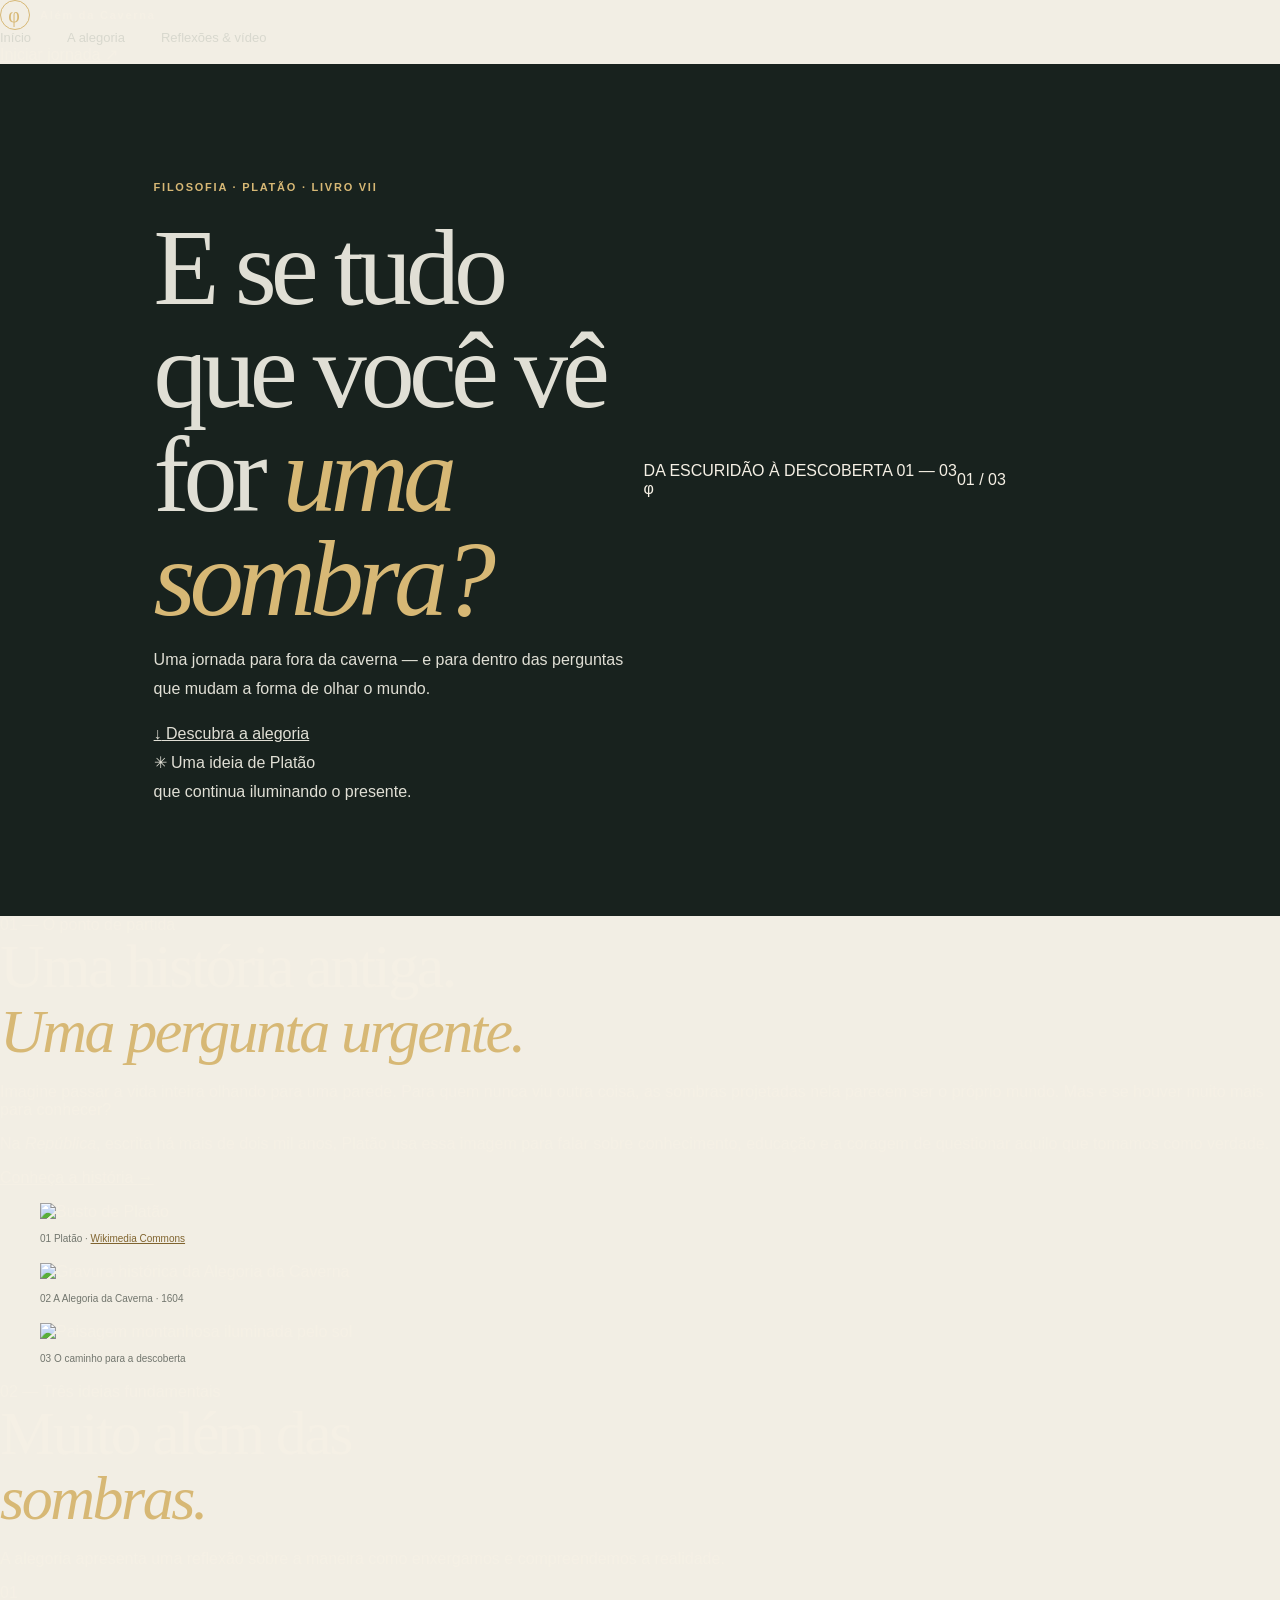
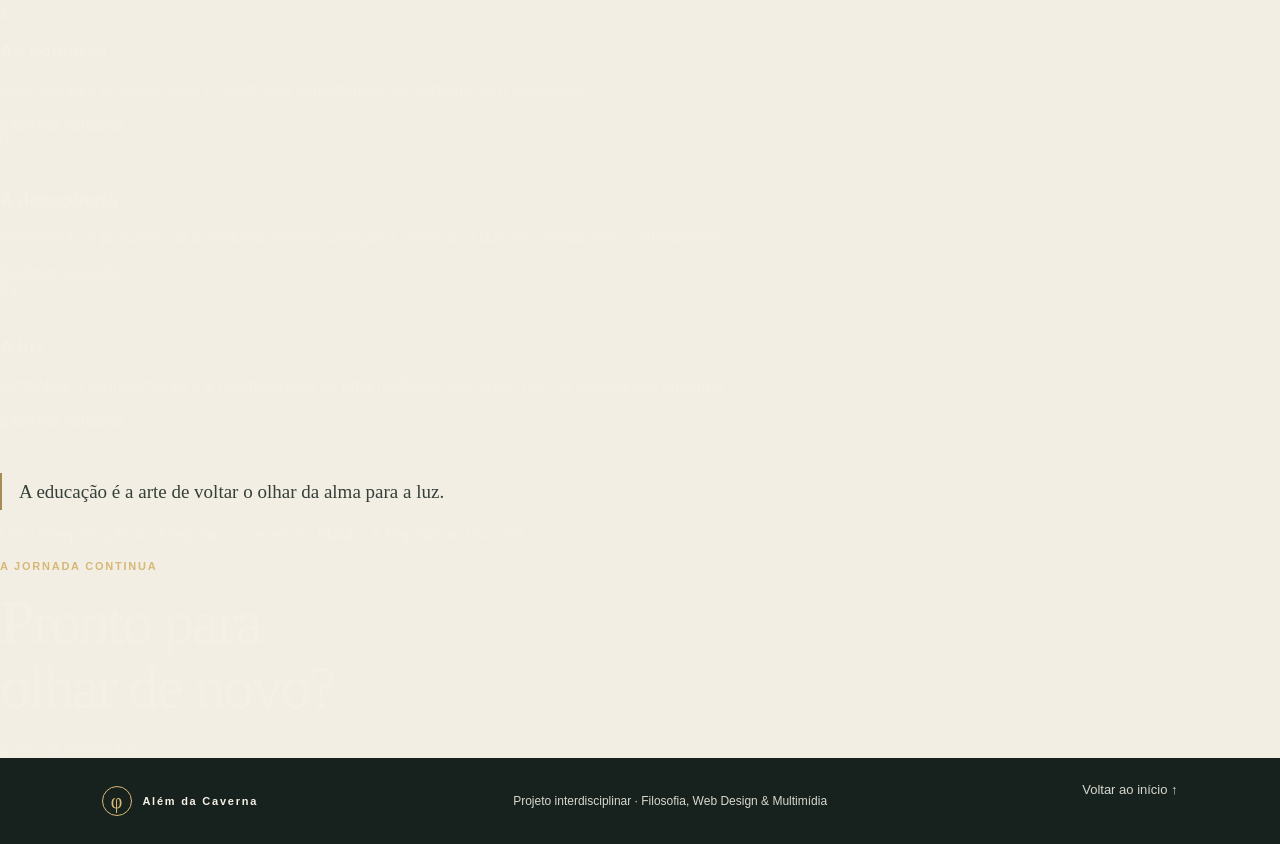
==== commit 02ba51ec: "Update meta description and improve HTML structure" ====
--- a/index.html
+++ b/index.html
@@ -3,174 +3,342 @@
 <head>
   <meta charset="utf-8">
   <meta name="viewport" content="width=device-width, initial-scale=1">
-  <meta name="theme-color" content="#17221e">
-  <meta name="description" content="Conheça Platão e explore a alegoria da caverna com fotos, contexto e uma pequena experiência interativa.">
-  <title>Platão e a alegoria da caverna</title>
+  <meta name="theme-color" content="#171713">
+
+  <meta name="description" content="Além da Caverna — Uma viagem filosófica pela Alegoria da Caverna, de Platão.">
+
+  <title>Além da Caverna — Uma viagem com Platão</title>
+
+  <link rel="preconnect" href="https://fonts.googleapis.com">
+  <link rel="preconnect" href="https://fonts.gstatic.com" crossorigin>
+
+  <link href="https://fonts.googleapis.com/css2?family=DM+Sans:wght@400;500;600;700&family=Playfair+Display:ital,wght@0,500;0,600;0,700;1,500;1,600&display=swap" rel="stylesheet">
+
   <link rel="stylesheet" href="style.css">
 </head>
-<body>
-  <header class="topbar" id="inicio">
-    <a class="brand" href="#inicio" aria-label="Platão — início"><span aria-hidden="true">φ</span> FILOSOFIA EM FOCO</a>
-    <nav aria-label="Menu principal">
-      <a href="#platao">Platão</a>
-      <a href="#alegoria">A caverna</a>
-      <a href="#significado">Significado</a>
-      <a href="#jogo">Experiência</a>
+
+<body id="top">
+
+  <!-- CABEÇALHO -->
+  <header class="site-header">
+
+    <a class="brand" href="index.html">
+      <span class="brand-mark">φ</span>
+      <span>Além da <b>Caverna</b></span>
+    </a>
+
+    <nav class="main-nav" aria-label="Navegação principal">
+      <a class="active" href="index.html">Início</a>
+      <a href="alegoria.html">A alegoria</a>
+      <a href="reflexoes.html">Reflexões &amp; vídeo</a>
     </nav>
+
+    <a class="header-cta" href="alegoria.html">
+      Iniciar jornada <span>↗</span>
+    </a>
+
   </header>
 
+
   <main>
-    <section class="hero" aria-labelledby="hero-title">
-      <img class="hero-photo" src="https://upload.wikimedia.org/wikipedia/commons/5/54/Devetashka_cave_01.jpg" alt="Fotografia do interior rochoso da caverna Devetashka, na Bulgária" fetchpriority="high">
-      <div class="hero-shade"></div>
-      <div class="hero-content">
-        <p class="eyebrow">Platão · A República, Livro VII</p>
-        <h1 id="hero-title">A alegoria<br>da <em>caverna</em></h1>
-        <p class="hero-copy">O que vemos é toda a realidade? Uma das histórias mais conhecidas da filosofia nos convida a questionar as aparências e buscar conhecimento.</p>
-        <a class="button-link" href="#platao">Explore a história <span aria-hidden="true">↓</span></a>
-      </div>
-      <p class="hero-caption"><a href="https://commons.wikimedia.org/wiki/File:Devetashka_cave_01.jpg" target="_blank" rel="noreferrer">Interior da caverna Devetashka · Foto: Antoine Taveneaux · CC BY-SA 3.0</a></p>
-    </section>
-
-    <section class="section intro" id="platao" aria-labelledby="platao-title">
-      <div class="section-heading">
-        <p class="eyebrow">01 — O filósofo</p>
-        <h2 id="platao-title">Quem foi<br><em>Platão?</em></h2>
-        <p class="lead">Um pensador ateniense que marcou profundamente a filosofia ocidental.</p>
-      </div>
-      <figure class="photo-card portrait-card">
-        <img src="https://upload.wikimedia.org/wikipedia/commons/0/09/Bust_of_Plato%2C_Vatican_Museum%2C_Rome.jpg" alt="Fotografia de um busto de mármore de Platão no Museu do Vaticano" loading="lazy">
-        <figcaption>Busto de Platão, Museu do Vaticano · Foto: Dudva · <a href="https://creativecommons.org/licenses/by-sa/4.0/" target="_blank" rel="noreferrer">CC BY-SA 4.0</a></figcaption>
+
+    <!-- HERO -->
+    <section class="hero">
+
+      <div class="hero-copy">
+
+        <p class="eyebrow">
+          <span class="eyebrow-line"></span>
+          FILOSOFIA · PLATÃO · LIVRO VII
+        </p>
+
+        <h1>
+          E se tudo<br>
+          que você vê<br>
+          for <em>uma sombra?</em>
+        </h1>
+
+        <p class="hero-intro">
+          Uma jornada para fora da caverna — e para dentro
+          das perguntas que mudam a forma de olhar o mundo.
+        </p>
+
+        <a class="round-link" href="alegoria.html">
+          <span class="round-icon">↓</span>
+          Descubra a alegoria
+        </a>
+
+        <div class="hero-note">
+          <span class="note-star">✳</span>
+          <span>
+            Uma ideia de Platão<br>
+            que continua iluminando o presente.
+          </span>
+        </div>
+
+      </div>
+
+
+      <!-- IMAGEM PRINCIPAL -->
+      <div class="hero-art">
+
+        <div class="hero-image"></div>
+
+        <div class="art-overlay"></div>
+
+        <div class="art-text">
+          <span>DA ESCURIDÃO À DESCOBERTA</span>
+          <span>01 — 03</span>
+        </div>
+
+        <div class="art-decoration">φ</div>
+
+      </div>
+
+      <div class="hero-index">
+        01 <span>/</span> 03
+      </div>
+
+    </section>
+
+
+    <!-- INTRODUÇÃO -->
+    <section class="intro-section section-wrap">
+
+      <div class="section-label">
+        01 <span>—</span> O ponto de partida
+      </div>
+
+      <div class="intro-grid">
+
+        <h2>
+          Uma história antiga.<br>
+          <em>Uma pergunta urgente.</em>
+        </h2>
+
+        <div class="prose">
+
+          <p>
+            Imagine passar a vida inteira olhando para uma parede.
+            Para quem nunca viu outra coisa, as sombras projetadas
+            nela parecem ser o próprio mundo. Mas e se houver muito
+            mais para conhecer?
+          </p>
+
+          <p>
+            Na <i>República</i>, escrita há mais de dois mil anos,
+            Platão usa essa imagem para falar sobre conhecimento,
+            educação e a coragem de questionar aquilo que tomamos
+            como verdade.
+          </p>
+
+          <a class="text-link" href="alegoria.html">
+            Conheça a história <span>→</span>
+          </a>
+
+        </div>
+      </div>
+
+    </section>
+
+
+    <!-- GALERIA -->
+    <section class="image-strip" aria-label="Imagens relacionadas a Platão">
+
+      <figure>
+        <img
+          src="https://upload.wikimedia.org/wikipedia/commons/7/7b/Plato_Louvre_Ma4236.jpg"
+          alt="Busto de Platão"
+          loading="lazy"
+        >
+
+        <figcaption>
+          <span>01</span>
+          Platão ·
+          <a href="https://commons.wikimedia.org/wiki/File:Plato_Louvre_Ma4236.jpg"
+             target="_blank"
+             rel="noopener noreferrer">
+            Wikimedia Commons
+          </a>
+        </figcaption>
       </figure>
-      <div class="body-copy">
-        <p>Platão viveu em Atenas entre os séculos V e IV antes de Cristo. Foi discípulo de Sócrates e, mais tarde, mestre de Aristóteles.</p>
-        <p>Escreveu diálogos — textos em forma de conversa — para investigar questões como justiça, política, educação, beleza e conhecimento. Também fundou a Academia, uma escola dedicada ao estudo e à reflexão.</p>
-        <p>Na obra <em>A República</em>, apresenta a alegoria da caverna: uma narrativa sobre a diferença entre aquilo que parece real e aquilo que podemos compreender.</p>
-        <blockquote>“A educação não é o que alguns proclamam que ela é: pôr conhecimento na alma.”<cite>Platão, <em>A República</em>, Livro VII</cite></blockquote>
-      </div>
-    </section>
-
-    <section class="allegory" id="alegoria" aria-labelledby="alegoria-title">
-      <div class="section allegory-inner">
-        <div class="allegory-heading">
-          <p class="eyebrow">02 — A história</p>
-          <h2 id="alegoria-title">Da escuridão<br>para a <em>luz</em></h2>
-          <p class="lead">Imagine uma vida inteira olhando para uma parede — até que alguém consegue se virar.</p>
-        </div>
-        <figure class="photo-card cave-card">
-          <img src="https://upload.wikimedia.org/wikipedia/commons/4/41/Paris_Catacombs_%2815662417624%29.jpg" alt="Fotografia do interior subterrâneo das Catacumbas de Paris, com paredes de pedra" loading="lazy">
-          <figcaption>Catacumbas de Paris · Foto: Michael Reeve · <a href="https://creativecommons.org/licenses/by-sa/2.0/" target="_blank" rel="noreferrer">CC BY-SA 2.0</a></figcaption>
-        </figure>
-        <div class="story body-copy">
-          <p>A caverna é um cenário imaginado por Platão em <em>A República</em>, Livro VII. Ela representa a condição humana de viver preso às aparências e ao que parece verdadeiro.</p>
-          <p><span class="story-number">01</span>Prisioneiros vivem acorrentados desde a infância. Sem poder virar a cabeça, veem apenas sombras projetadas na parede por uma fogueira atrás deles.</p>
-          <p><span class="story-number">02</span>Como nunca conheceram outra coisa, acreditam que aquelas sombras são a realidade inteira. Para eles, não existe um mundo além da parede.</p>
-          <p><span class="story-number">03</span>Um prisioneiro é libertado. A princípio, a luz incomoda e o caminho é difícil. Aos poucos, ele percebe os objetos que criavam as sombras e, ao sair da caverna, começa a enxergar o mundo de outra forma.</p>
-          <p><span class="story-number">04</span>Depois de se acostumar à luz, ele retorna para contar aos outros o que viu — mas eles podem não acreditar nele.</p>
-        </div>
-      </div>
-    </section>
-
-    <section class="section meaning" id="significado" aria-labelledby="meaning-title">
+
+      <figure>
+        <img
+          src="https://upload.wikimedia.org/wikipedia/commons/1/15/Platon_Cave_Sanraedam_1604.jpg"
+          alt="Gravura histórica da Alegoria da Caverna"
+          loading="lazy"
+        >
+
+        <figcaption>
+          <span>02</span>
+          A Alegoria da Caverna · 1604
+        </figcaption>
+      </figure>
+
+      <figure>
+        <img
+          src="https://images.unsplash.com/photo-1500530855697-b586d89ba3ee?auto=format&fit=crop&w=900&q=85"
+          alt="Paisagem montanhosa iluminada pelo sol"
+          loading="lazy"
+        >
+
+        <figcaption>
+          <span>03</span>
+          O caminho para a descoberta
+        </figcaption>
+      </figure>
+
+    </section>
+
+
+    <!-- CONCEITOS -->
+    <section class="concept-section section-wrap">
+
+      <div class="section-label">
+        02 <span>—</span> Três ideias fundamentais
+      </div>
+
+      <div class="concept-heading">
+        <h2>
+          Muito além das<br>
+          <em>sombras.</em>
+        </h2>
+
+        <p>
+          A alegoria apresenta uma reflexão sobre a maneira
+          como enxergamos e compreendemos a realidade.
+        </p>
+      </div>
+
+
+      <div class="concept-grid">
+
+        <article class="concept-card">
+          <span class="concept-number">01</span>
+          <div class="concept-symbol">◐</div>
+
+          <h3>As sombras</h3>
+
+          <p>
+            Representam as aparências e aquilo que acreditamos
+            ser verdade sem questionar.
+          </p>
+
+          <a href="alegoria.html">Explorar conceito →</a>
+        </article>
+
+
+        <article class="concept-card featured">
+          <span class="concept-number">02</span>
+          <div class="concept-symbol">◇</div>
+
+          <h3>A descoberta</h3>
+
+          <p>
+            Representa o processo de questionar nossas crenças
+            e começar a buscar o verdadeiro conhecimento.
+          </p>
+
+          <a href="alegoria.html">Explorar conceito →</a>
+        </article>
+
+
+        <article class="concept-card">
+          <span class="concept-number">03</span>
+          <div class="concept-symbol">☼</div>
+
+          <h3>A luz</h3>
+
+          <p>
+            Simboliza o conhecimento e a compreensão de uma
+            realidade que antes não conseguíamos enxergar.
+          </p>
+
+          <a href="alegoria.html">Explorar conceito →</a>
+        </article>
+
+      </div>
+
+    </section>
+
+
+    <!-- FRASE FILOSÓFICA -->
+    <section class="quote-band">
+
+      <span class="quote-mark">“</span>
+
+      <blockquote>
+        A educação é a arte de voltar o olhar da alma para a luz.
+      </blockquote>
+
+      <p>
+        Uma interpretação da Alegoria da Caverna ·
+        Platão, <i>A República</i>, Livro VII
+      </p>
+
+    </section>
+
+
+    <!-- CHAMADA FINAL -->
+    <section class="next-section section-wrap">
+
       <div>
-        <p class="eyebrow">03 — O que a história nos pergunta</p>
-        <h2 id="meaning-title">Ver não é o mesmo que <em>compreender.</em></h2>
-      </div>
-      <div class="body-copy">
-        <p>As sombras representam aquilo que aceitamos sem examinar. A saída da caverna simboliza aprender: questionar, comparar ideias e procurar razões.</p>
-        <p>A luz costuma representar o conhecimento. Mas Platão também mostra que mudar de perspectiva pode ser desconfortável — e que quem volta com novas ideias nem sempre é compreendido.</p>
-        <aside class="reflection"><span aria-hidden="true">“</span><p>Que ideias você já examinou por conta própria — e quais talvez sejam apenas sombras familiares?</p></aside>
-      </div>
-    </section>
-
-    <section class="game-section" id="jogo" aria-labelledby="game-title">
-      <div class="game-heading">
-        <p class="eyebrow">04 — Experimente</p>
-        <h2 id="game-title">Encontre a saída</h2>
-        <p>Avance pela caverna com sua vela. Você tem luz suficiente para chegar até a saída.</p>
-      </div>
-      <div class="game">
-        <div class="cave-scene" role="img" aria-label="Ilustração de uma caverna com caminho até a saída">
-          <span class="cave-opening" aria-hidden="true">☀️</span>
-          <span class="cave-exit" aria-hidden="true">🚪</span>
-          <span id="player" class="cave-player" aria-hidden="true">🧍</span>
-          <span id="candle" class="candle" aria-hidden="true">🕯️</span>
-          <div class="path" aria-hidden="true"><i></i><i></i><i></i><i></i><i></i></div>
-        </div>
-        <div class="game-info">
-          <p id="status" class="game-status" aria-live="polite">Você está na entrada. A saída está a 5 passos.</p>
-          <div class="game-meter"><span>Luz</span><progress id="meter" max="6" value="6" aria-label="Luz restante"></progress><span id="fuel">6 / 6</span></div>
-          <div class="game-controls">
-            <button id="advance" class="button" type="button">Avançar</button>
-            <button id="reset" class="button button-secondary" type="button">Recomeçar</button>
-          </div>
-          <p class="hint">Use o botão, a tecla → ou a barra de espaço para avançar.</p>
-        </div>
-      </div>
-    </section>
+        <p class="eyebrow">A JORNADA CONTINUA</p>
+
+        <h2>
+          Pronto para<br>
+          olhar de novo?
+        </h2>
+      </div>
+
+      <a class="big-arrow-link" href="alegoria.html">
+        Entre na caverna <span>↗</span>
+      </a>
+
+    </section>
+
   </main>
 
-  <footer><span>Um convite para olhar de novo.</span><a href="#inicio">Voltar ao início ↑</a></footer>
-
+
+  <!-- RODAPÉ -->
+  <footer class="site-footer">
+
+    <a class="brand" href="index.html">
+      <span class="brand-mark">φ</span>
+      <span>Além da <b>Caverna</b></span>
+    </a>
+
+    <p>
+      Projeto interdisciplinar ·
+      Filosofia, Web Design &amp; Multimídia
+    </p>
+
+    <a href="#top">Voltar ao início ↑</a>
+
+  </footer>
+
+
+  <!-- ANIMAÇÕES -->
   <script>
-    const player = document.getElementById('player');
-    const candle = document.getElementById('candle');
-    const meter = document.getElementById('meter');
-    const fuelText = document.getElementById('fuel');
-    const status = document.getElementById('status');
-    const advance = document.getElementById('advance');
-    const reset = document.getElementById('reset');
-    const totalFuel = 6;
-    const stepsToExit = 5;
-    let position = 0;
-    let fuel = totalFuel;
-    let ended = false;
-
-    function updateGame() {
-      player.style.left = `${position * (100 / stepsToExit)}%`;
-      meter.value = fuel;
-      fuelText.textContent = `${fuel} / ${totalFuel}`;
-      candle.classList.toggle('dim', fuel <= 2);
-    }
-
-    advance.addEventListener('click', () => {
-      if (ended) return;
-      position += 1;
-      fuel -= 1;
-      updateGame();
-
-      if (position === stepsToExit) {
-        status.textContent = 'Você saiu da caverna. A luz mostrou um mundo maior.';
-        ended = true;
-      } else if (fuel === 0) {
-        status.textContent = 'A vela apagou antes da saída. Tente de novo.';
-        candle.textContent = '🌑';
-        ended = true;
-      } else {
-        status.textContent = `Você avançou ${position} passo(s). Ainda há caminho pela frente.`;
-      }
-
-      if (ended) advance.disabled = true;
+    const observer = new IntersectionObserver((entries) => {
+      entries.forEach(entry => {
+        if (entry.isIntersecting) {
+          entry.target.classList.add("visible");
+          observer.unobserve(entry.target);
+        }
+      });
+    }, {
+      threshold: 0.15
     });
 
-    reset.addEventListener('click', () => {
-      position = 0;
-      fuel = totalFuel;
-      ended = false;
-      candle.textContent = '🕯️';
-      advance.disabled = false;
-      status.textContent = 'Você está na entrada. A saída está a 5 passos.';
-      updateGame();
+    document.querySelectorAll(
+      ".intro-section, .concept-card, .quote-band, .next-section"
+    ).forEach(element => {
+      element.classList.add("reveal");
+      observer.observe(element);
     });
-
-    document.addEventListener('keydown', (event) => {
-      if (ended || (event.key !== 'ArrowRight' && event.code !== 'Space')) return;
-      if (event.target instanceof HTMLElement && ['BUTTON', 'A', 'INPUT'].includes(event.target.tagName)) return;
-      event.preventDefault();
-      advance.click();
-    });
-
-    updateGame();
   </script>
+
 </body>
 </html>
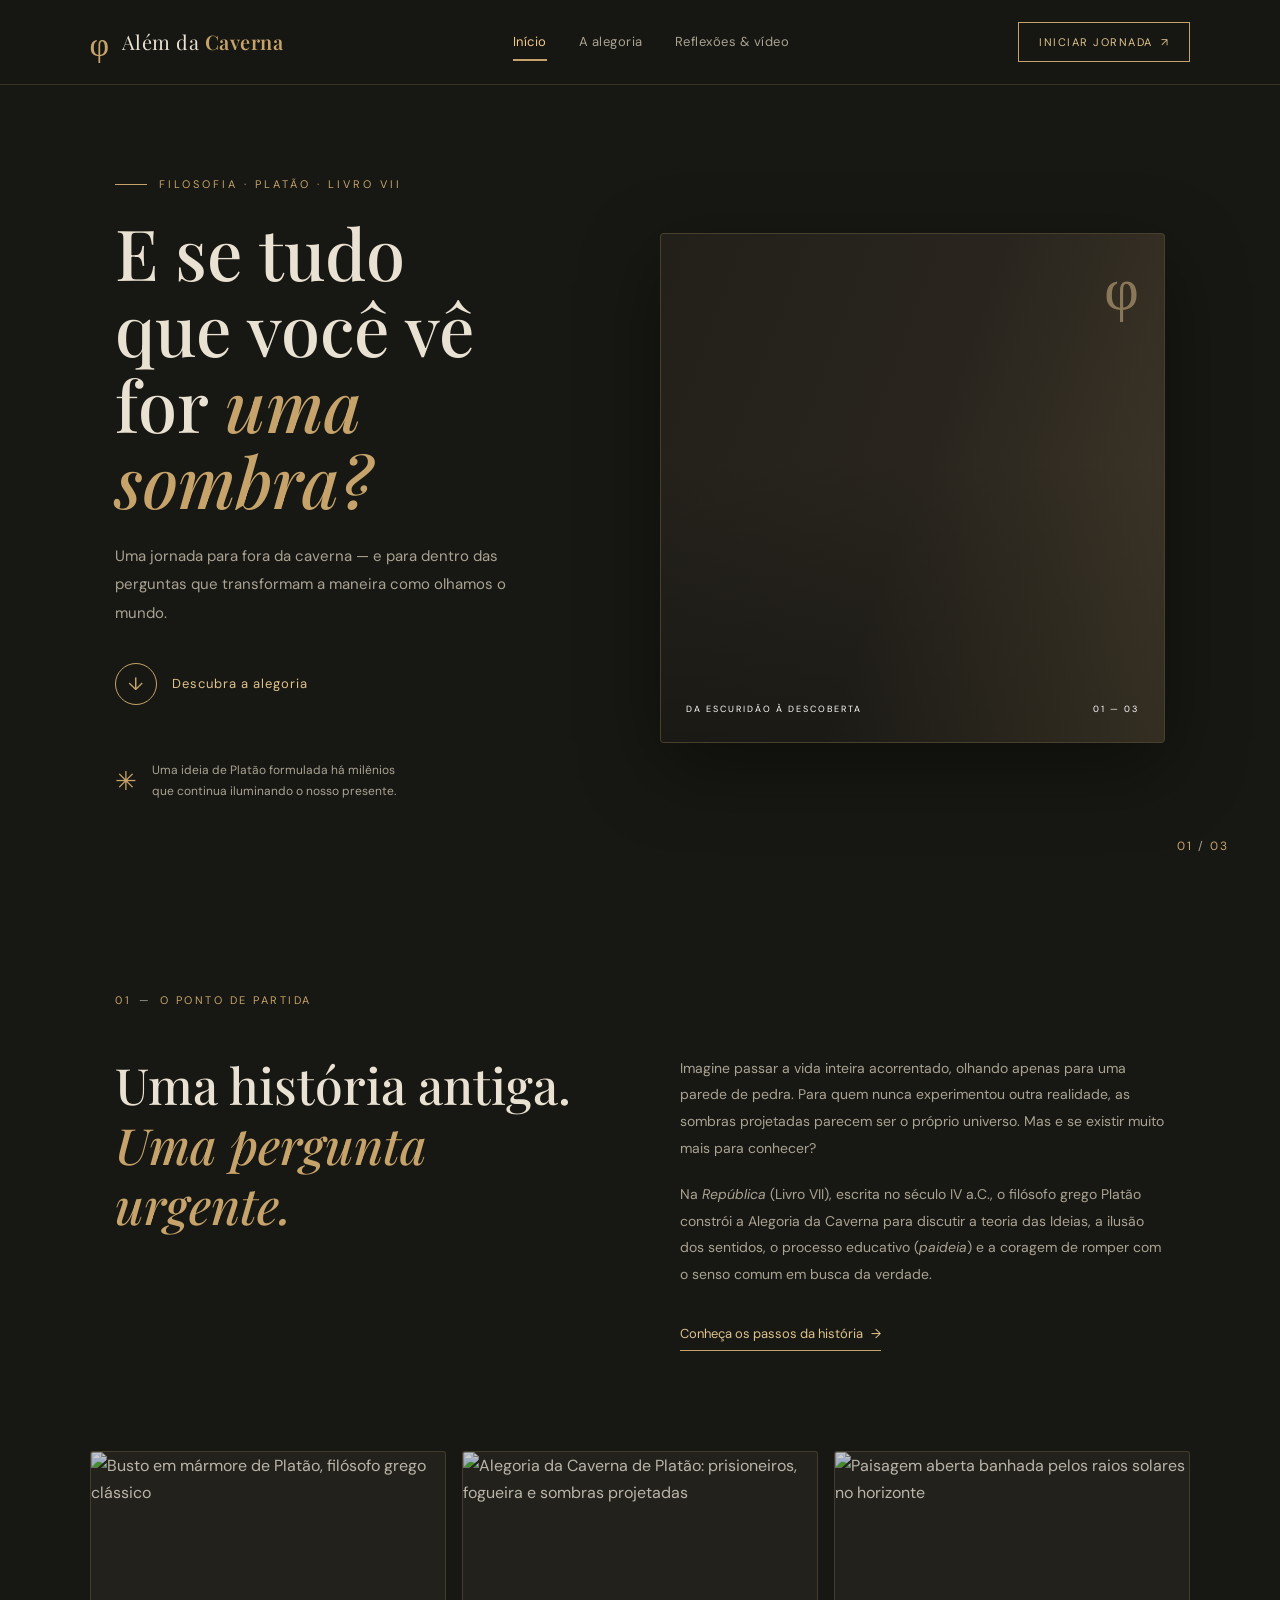
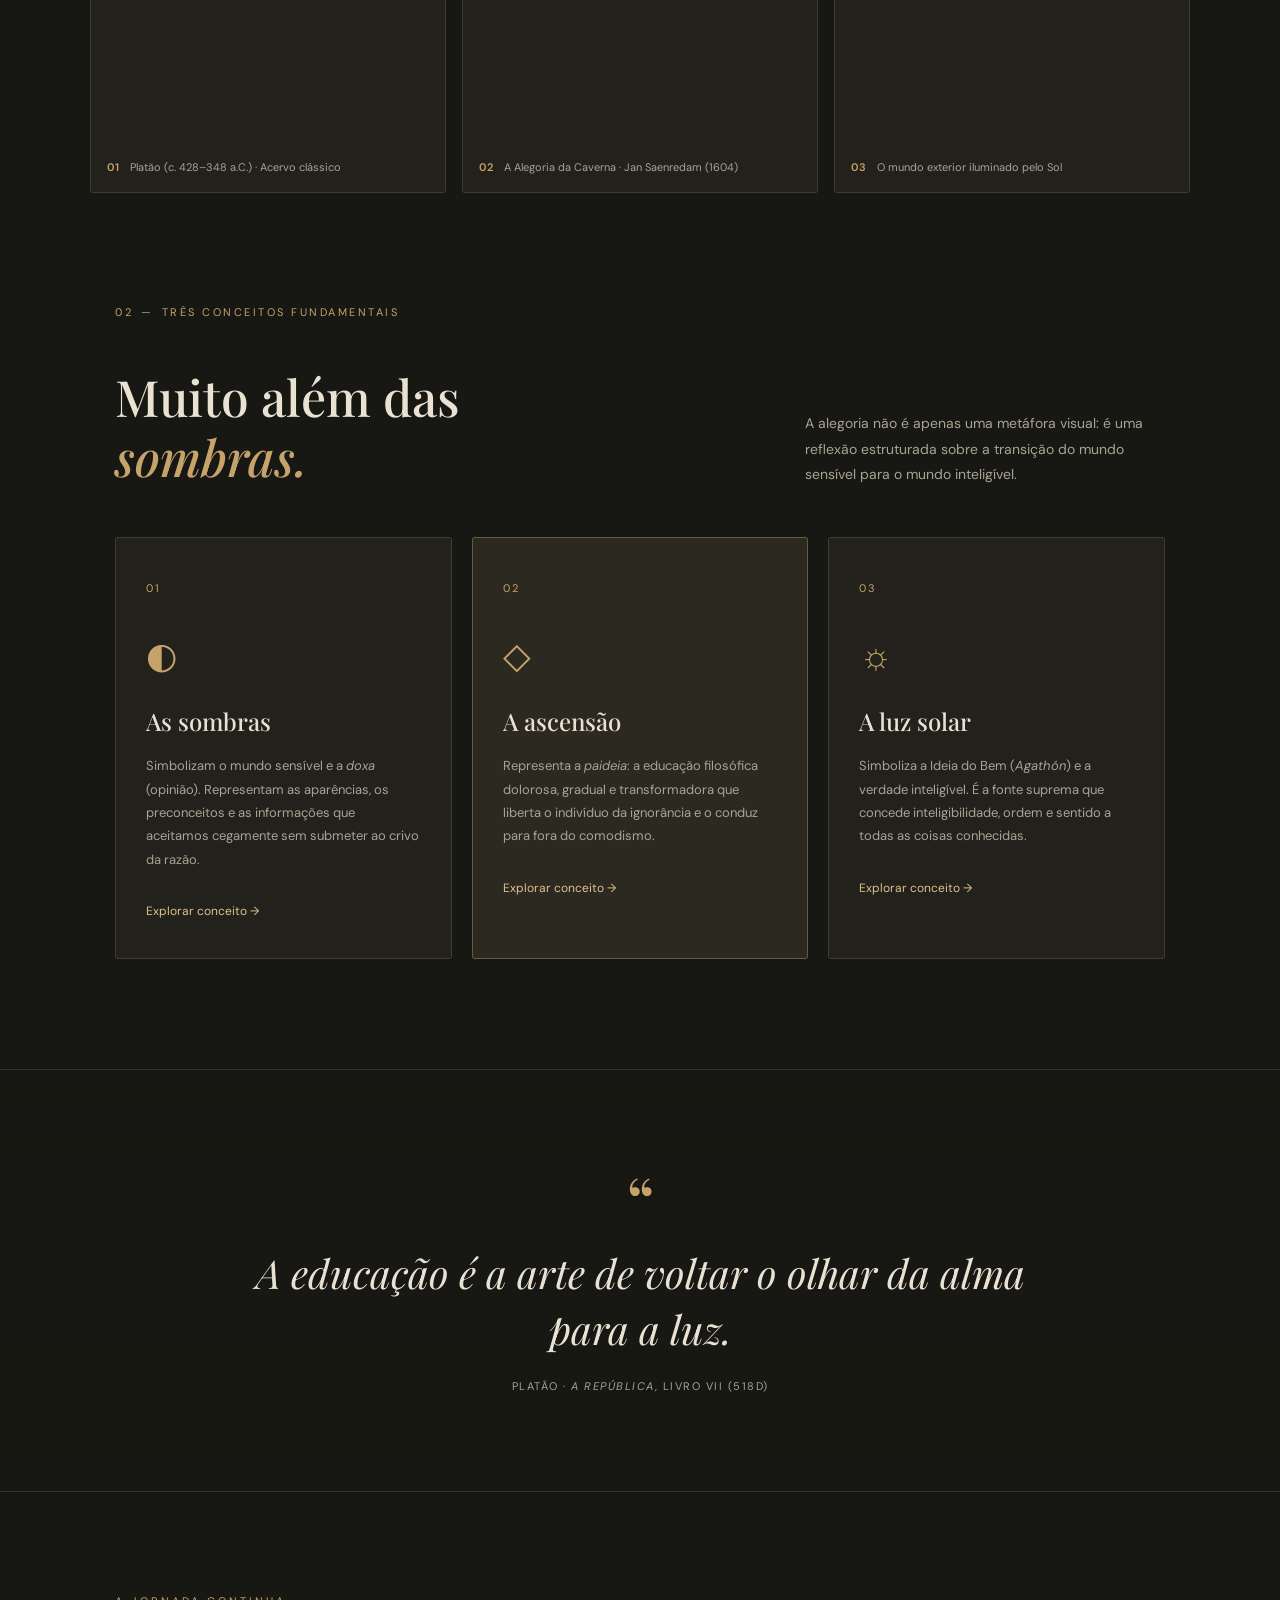
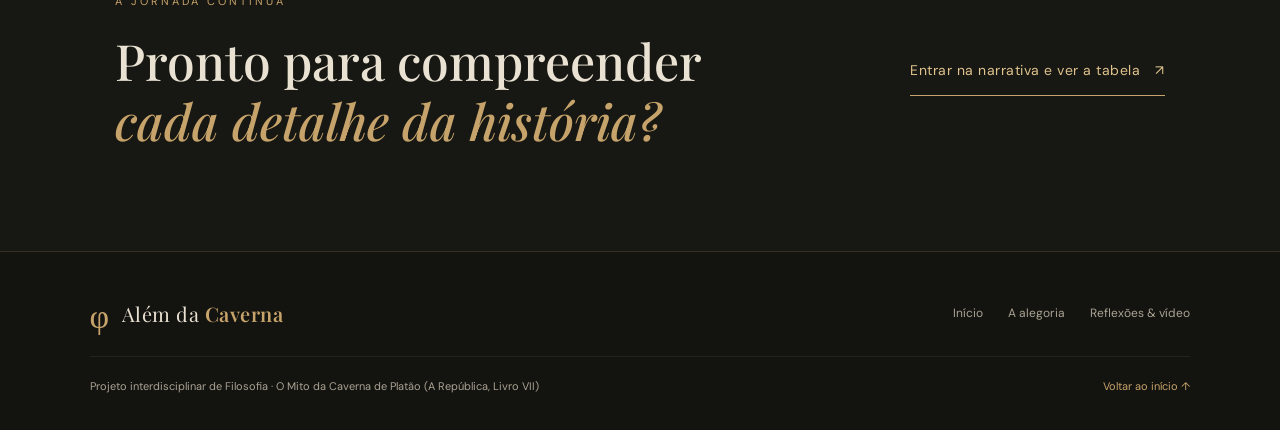
==== commit 8748b133: "Add files via upload" ====
--- a/index.html
+++ b/index.html
@@ -5,15 +5,16 @@
   <meta name="viewport" content="width=device-width, initial-scale=1">
   <meta name="theme-color" content="#171713">
 
-  <meta name="description" content="Além da Caverna — Uma viagem filosófica pela Alegoria da Caverna, de Platão.">
+  <meta name="description" content="Além da Caverna — Uma viagem filosófica pela Alegoria da Caverna, de Platão. Projeto de Filosofia em HTML e CSS.">
 
   <title>Além da Caverna — Uma viagem com Platão</title>
 
+  <!-- Google Fonts: Playfair Display & DM Sans -->
   <link rel="preconnect" href="https://fonts.googleapis.com">
   <link rel="preconnect" href="https://fonts.gstatic.com" crossorigin>
-
-  <link href="https://fonts.googleapis.com/css2?family=DM+Sans:wght@400;500;600;700&family=Playfair+Display:ital,wght@0,500;0,600;0,700;1,500;1,600&display=swap" rel="stylesheet">
-
+  <link href="https://fonts.googleapis.com/css2?family=DM+Sans:ital,wght@0,400;0,500;0,600;0,700;1,400&family=Playfair+Display:ital,wght@0,500;0,600;0,700;1,500;1,600&display=swap" rel="stylesheet">
+
+  <!-- Folha de estilo externa -->
   <link rel="stylesheet" href="style.css">
 </head>
 
@@ -22,13 +23,13 @@
   <!-- CABEÇALHO -->
   <header class="site-header">
 
-    <a class="brand" href="index.html">
+    <a class="brand" href="index.html" aria-label="Além da Caverna - Página Inicial">
       <span class="brand-mark">φ</span>
       <span>Além da <b>Caverna</b></span>
     </a>
 
     <nav class="main-nav" aria-label="Navegação principal">
-      <a class="active" href="index.html">Início</a>
+      <a class="active" href="index.html" aria-current="page">Início</a>
       <a href="alegoria.html">A alegoria</a>
       <a href="reflexoes.html">Reflexões &amp; vídeo</a>
     </nav>
@@ -60,7 +61,7 @@
 
         <p class="hero-intro">
           Uma jornada para fora da caverna — e para dentro
-          das perguntas que mudam a forma de olhar o mundo.
+          das perguntas que transformam a maneira como olhamos o mundo.
         </p>
 
         <a class="round-link" href="alegoria.html">
@@ -71,15 +72,15 @@
         <div class="hero-note">
           <span class="note-star">✳</span>
           <span>
-            Uma ideia de Platão<br>
-            que continua iluminando o presente.
+            Uma ideia de Platão formulada há milênios<br>
+            que continua iluminando o nosso presente.
           </span>
         </div>
 
       </div>
 
 
-      <!-- IMAGEM PRINCIPAL -->
+      <!-- IMAGEM PRINCIPAL HERO -->
       <div class="hero-art">
 
         <div class="hero-image"></div>
@@ -119,21 +120,20 @@
         <div class="prose">
 
           <p>
-            Imagine passar a vida inteira olhando para uma parede.
-            Para quem nunca viu outra coisa, as sombras projetadas
-            nela parecem ser o próprio mundo. Mas e se houver muito
-            mais para conhecer?
-          </p>
-
-          <p>
-            Na <i>República</i>, escrita há mais de dois mil anos,
-            Platão usa essa imagem para falar sobre conhecimento,
-            educação e a coragem de questionar aquilo que tomamos
-            como verdade.
+            Imagine passar a vida inteira acorrentado, olhando apenas para uma parede de pedra.
+            Para quem nunca experimentou outra realidade, as sombras projetadas
+            parecem ser o próprio universo. Mas e se existir muito mais para conhecer?
+          </p>
+
+          <p>
+            Na <i>República</i> (Livro VII), escrita no século IV a.C.,
+            o filósofo grego Platão constrói a Alegoria da Caverna para discutir
+            a teoria das Ideias, a ilusão dos sentidos, o processo educativo (<i>paideia</i>)
+            e a coragem de romper com o senso comum em busca da verdade.
           </p>
 
           <a class="text-link" href="alegoria.html">
-            Conheça a história <span>→</span>
+            Conheça os passos da história <span>→</span>
           </a>
 
         </div>
@@ -142,72 +142,69 @@
     </section>
 
 
-    <!-- GALERIA -->
-    <section class="image-strip" aria-label="Imagens relacionadas a Platão">
+    <!-- GALERIA DE IMAGENS -->
+    <section class="image-strip" aria-label="Galeria de imagens históricas e conceituais">
 
       <figure>
         <img
-          src="https://upload.wikimedia.org/wikipedia/commons/7/7b/Plato_Louvre_Ma4236.jpg"
-          alt="Busto de Platão"
+          src="imagens/platao-filosofo.jpg"
+          alt="Busto em mármore de Platão, filósofo grego clássico"
           loading="lazy"
         >
 
         <figcaption>
           <span>01</span>
-          Platão ·
-          <a href="https://commons.wikimedia.org/wiki/File:Plato_Louvre_Ma4236.jpg"
-             target="_blank"
-             rel="noopener noreferrer">
-            Wikimedia Commons
-          </a>
+          Platão (c. 428–348 a.C.) · Acervo clássico
         </figcaption>
       </figure>
 
       <figure>
         <img
-          src="https://upload.wikimedia.org/wikipedia/commons/1/15/Platon_Cave_Sanraedam_1604.jpg"
-          alt="Gravura histórica da Alegoria da Caverna"
+          src="imagens/caverna-sombras.jpg"
+          alt="Alegoria da Caverna de Platão: prisioneiros, fogueira e sombras projetadas"
           loading="lazy"
         >
 
         <figcaption>
           <span>02</span>
-          A Alegoria da Caverna · 1604
+          A Alegoria da Caverna · Jan Saenredam (1604)
         </figcaption>
       </figure>
 
       <figure>
         <img
-          src="https://images.unsplash.com/photo-1500530855697-b586d89ba3ee?auto=format&fit=crop&w=900&q=85"
-          alt="Paisagem montanhosa iluminada pelo sol"
+          src="imagens/etapa3-saida.jpg"
+          alt="Paisagem aberta banhada pelos raios solares no horizonte"
           loading="lazy"
         >
 
         <figcaption>
           <span>03</span>
-          O caminho para a descoberta
+          O mundo exterior iluminado pelo Sol
         </figcaption>
       </figure>
 
     </section>
 
 
-    <!-- CONCEITOS -->
+    <!-- CONCEITOS FUNDAMENTAIS -->
     <section class="concept-section section-wrap">
 
-      <div class="section-label">
-        02 <span>—</span> Três ideias fundamentais
-      </div>
-
       <div class="concept-heading">
-        <h2>
-          Muito além das<br>
-          <em>sombras.</em>
-        </h2>
+        <div>
+          <div class="section-label">
+            02 <span>—</span> Três conceitos fundamentais
+          </div>
+
+          <h2>
+            Muito além das<br>
+            <em>sombras.</em>
+          </h2>
+        </div>
 
         <p>
-          A alegoria apresenta uma reflexão sobre a maneira
-          como enxergamos e compreendemos a realidade.
+          A alegoria não é apenas uma metáfora visual: é uma reflexão estruturada
+          sobre a transição do mundo sensível para o mundo inteligível.
         </p>
       </div>
 
@@ -221,11 +218,11 @@
           <h3>As sombras</h3>
 
           <p>
-            Representam as aparências e aquilo que acreditamos
-            ser verdade sem questionar.
-          </p>
-
-          <a href="alegoria.html">Explorar conceito →</a>
+            Simbolizam o mundo sensível e a <i>doxa</i> (opinião). Representam as aparências,
+            os preconceitos e as informações que aceitamos cegamente sem submeter ao crivo da razão.
+          </p>
+
+          <a href="alegoria.html#narrativa">Explorar conceito →</a>
         </article>
 
 
@@ -233,14 +230,14 @@
           <span class="concept-number">02</span>
           <div class="concept-symbol">◇</div>
 
-          <h3>A descoberta</h3>
-
-          <p>
-            Representa o processo de questionar nossas crenças
-            e começar a buscar o verdadeiro conhecimento.
-          </p>
-
-          <a href="alegoria.html">Explorar conceito →</a>
+          <h3>A ascensão</h3>
+
+          <p>
+            Representa a <i>paideia</i>: a educação filosófica dolorosa, gradual e transformadora
+            que liberta o indivíduo da ignorância e o conduz para fora do comodismo.
+          </p>
+
+          <a href="alegoria.html#narrativa">Explorar conceito →</a>
         </article>
 
 
@@ -248,14 +245,14 @@
           <span class="concept-number">03</span>
           <div class="concept-symbol">☼</div>
 
-          <h3>A luz</h3>
-
-          <p>
-            Simboliza o conhecimento e a compreensão de uma
-            realidade que antes não conseguíamos enxergar.
-          </p>
-
-          <a href="alegoria.html">Explorar conceito →</a>
+          <h3>A luz solar</h3>
+
+          <p>
+            Simboliza a Ideia do Bem (<i>Agathón</i>) e a verdade inteligível. É a fonte suprema
+            que concede inteligibilidade, ordem e sentido a todas as coisas conhecidas.
+          </p>
+
+          <a href="alegoria.html#tabela-simbolos">Explorar conceito →</a>
         </article>
 
       </div>
@@ -273,27 +270,26 @@
       </blockquote>
 
       <p>
-        Uma interpretação da Alegoria da Caverna ·
-        Platão, <i>A República</i>, Livro VII
+        Platão · <i>A República</i>, Livro VII (518d)
       </p>
 
     </section>
 
 
-    <!-- CHAMADA FINAL -->
+    <!-- CHAMADA PARA A PRÓXIMA PÁGINA -->
     <section class="next-section section-wrap">
 
       <div>
         <p class="eyebrow">A JORNADA CONTINUA</p>
 
         <h2>
-          Pronto para<br>
-          olhar de novo?
+          Pronto para compreender<br>
+          <em>cada detalhe da história?</em>
         </h2>
       </div>
 
       <a class="big-arrow-link" href="alegoria.html">
-        Entre na caverna <span>↗</span>
+        Entrar na narrativa e ver a tabela <span>↗</span>
       </a>
 
     </section>
@@ -301,44 +297,31 @@
   </main>
 
 
-  <!-- RODAPÉ -->
+  <!-- RODAPÉ COMPLETO -->
   <footer class="site-footer">
 
-    <a class="brand" href="index.html">
-      <span class="brand-mark">φ</span>
-      <span>Além da <b>Caverna</b></span>
-    </a>
-
-    <p>
-      Projeto interdisciplinar ·
-      Filosofia, Web Design &amp; Multimídia
-    </p>
-
-    <a href="#top">Voltar ao início ↑</a>
+    <div class="footer-top">
+      <a class="brand" href="index.html">
+        <span class="brand-mark">φ</span>
+        <span>Além da <b>Caverna</b></span>
+      </a>
+
+      <nav class="footer-nav" aria-label="Navegação do rodapé">
+        <a href="index.html">Início</a>
+        <a href="alegoria.html">A alegoria</a>
+        <a href="reflexoes.html">Reflexões &amp; vídeo</a>
+      </nav>
+    </div>
+
+    <div class="footer-bottom">
+      <p>
+        Projeto interdisciplinar de Filosofia · O Mito da Caverna de Platão (A República, Livro VII)
+      </p>
+
+      <a href="#top">Voltar ao início ↑</a>
+    </div>
 
   </footer>
-
-
-  <!-- ANIMAÇÕES -->
-  <script>
-    const observer = new IntersectionObserver((entries) => {
-      entries.forEach(entry => {
-        if (entry.isIntersecting) {
-          entry.target.classList.add("visible");
-          observer.unobserve(entry.target);
-        }
-      });
-    }, {
-      threshold: 0.15
-    });
-
-    document.querySelectorAll(
-      ".intro-section, .concept-card, .quote-band, .next-section"
-    ).forEach(element => {
-      element.classList.add("reveal");
-      observer.observe(element);
-    });
-  </script>
 
 </body>
 </html>
--- a/style.css
+++ b/style.css
@@ -1,305 +1,1689 @@
+/* ==========================================================================
+   ALÉM DA CAVERNA — ESTILOS PRINCIPAIS (HTML & CSS PURO)
+   Identidade: Filosófica, Misteriosa e Elegante
+   Paleta: Dourado (#c6a36a) sobre Fundo Noturno (#171713)
+   Tipografia: Playfair Display (Serif) & DM Sans (Sans-serif)
+   ========================================================================== */
+
+/* --------------------------------------------------------------------------
+   1. VARIÁVEIS GLOBAIS E RESET
+   -------------------------------------------------------------------------- */
 :root {
-  color-scheme: light;
-  --ink: #f5f0e5;
-  --muted: #c4c5bb;
-  --paper: #f2eee4;
-  --dark: #17221e;
-  --dark-soft: #202c26;
-  --accent: #d7b875;
-  --line: rgba(245, 240, 229, .18);
-  --text: #28332d;
-  --text-muted: #62685f;
-  font-family: Arial, Helvetica, sans-serif;
-  font-synthesis: none;
-  text-rendering: optimizeLegibility;
-}
-
-* { box-sizing: border-box; }
-html { scroll-behavior: smooth; scroll-padding-top: 82px; }
-body { margin: 0; background: var(--paper); color: var(--ink); }
-a { color: inherit; }
-img { max-width: 100%; }
-
-.topbar {
+  --bg: #171713;
+  --surface: #22211c;
+  --surface-light: #2c2921;
+  --gold: #c6a36a;
+  --gold-light: #dfc28d;
+  --gold-bright: #f0c98e;
+  --text: #e9e1d2;
+  --muted: #aaa393;
+  --paper-dim: #cfc7b8;
+  --ink: #171713;
+  --ink-soft: #201f1a;
+  --line: rgba(198, 163, 106, 0.2);
+  --line-light: rgba(198, 163, 106, 0.1);
+  --font-title: 'Playfair Display', Georgia, serif;
+  --serif: 'Playfair Display', Georgia, serif;
+  --font-body: 'DM Sans', -apple-system, BlinkMacSystemFont, 'Segoe UI', Roboto, sans-serif;
+}
+
+* {
+  margin: 0;
+  padding: 0;
+  box-sizing: border-box;
+}
+
+html {
+  scroll-behavior: smooth;
+  scroll-padding-top: 90px;
+}
+
+body {
+  background: var(--bg);
+  color: var(--text);
+  font-family: var(--font-body);
+  line-height: 1.7;
+  overflow-x: hidden;
+  -webkit-font-smoothing: antialiased;
+}
+
+a {
+  color: inherit;
+  text-decoration: none;
+}
+
+img {
+  display: block;
+  width: 100%;
+}
+
+/* Acessibilidade de foco */
+:focus-visible {
+  outline: 2px solid var(--gold-bright);
+  outline-offset: 4px;
+}
+
+/* --------------------------------------------------------------------------
+   2. CABEÇALHO E NAVEGAÇÃO
+   -------------------------------------------------------------------------- */
+.site-header {
+  width: 100%;
+  min-height: 85px;
+  padding: 20px 7%;
+  display: flex;
+  align-items: center;
+  justify-content: space-between;
+  gap: 25px;
+  background: rgba(23, 23, 19, 0.94);
+  border-bottom: 1px solid var(--line);
+  position: sticky;
+  top: 0;
+  z-index: 100;
+  backdrop-filter: blur(15px);
+  -webkit-backdrop-filter: blur(15px);
+  transition: background 0.3s ease;
+}
+
+.brand {
+  display: flex;
+  align-items: center;
+  gap: 12px;
+  font-family: var(--font-title);
+  font-size: 20px;
+  color: var(--text);
+  letter-spacing: 0.5px;
+}
+
+.brand b {
+  color: var(--gold);
+  font-weight: 600;
+}
+
+.brand-mark {
+  color: var(--gold);
+  font-size: 34px;
+  line-height: 1;
+}
+
+.main-nav {
+  display: flex;
+  align-items: center;
+  gap: 32px;
+}
+
+.main-nav a {
+  font-size: 13px;
+  color: var(--muted);
+  letter-spacing: 0.5px;
   position: relative;
-  z-index: 3;
-  display: flex;
-  align-items: center;
+  padding: 6px 0;
+  transition: color 0.3s ease;
+}
+
+.main-nav a:hover,
+.main-nav a.active {
+  color: var(--gold-bright);
+}
+
+.main-nav a.active::after {
+  content: "";
+  position: absolute;
+  width: 100%;
+  height: 2px;
+  background: var(--gold);
+  left: 0;
+  bottom: -2px;
+}
+
+.header-cta {
+  display: inline-flex;
+  align-items: center;
+  gap: 8px;
+  border: 1px solid var(--gold);
+  padding: 10px 20px;
+  font-size: 11px;
+  letter-spacing: 1.5px;
+  text-transform: uppercase;
+  color: var(--gold-light);
+  background: transparent;
+  transition: all 0.3s ease;
+}
+
+.header-cta:hover {
+  background: var(--gold);
+  color: var(--ink);
+  transform: translateY(-2px);
+}
+
+/* --------------------------------------------------------------------------
+   3. HERO PRINCIPAL (INDEX.HTML)
+   -------------------------------------------------------------------------- */
+.hero {
+  min-height: 680px;
+  padding: 90px 9%;
+  display: grid;
+  grid-template-columns: 1fr 1.05fr;
+  align-items: center;
+  gap: 65px;
+  position: relative;
+}
+
+.hero-copy {
+  max-width: 550px;
+  z-index: 2;
+}
+
+.eyebrow {
+  color: var(--gold);
+  font-size: 11px;
+  letter-spacing: 3px;
+  text-transform: uppercase;
+  display: flex;
+  align-items: center;
+  gap: 12px;
+  margin-bottom: 20px;
+}
+
+.eyebrow-line {
+  height: 1px;
+  width: 32px;
+  background: var(--gold);
+}
+
+.hero h1 {
+  font-family: var(--font-title);
+  font-size: clamp(44px, 5.5vw, 76px);
+  line-height: 1.08;
+  font-weight: 500;
+  margin: 20px 0 24px;
+}
+
+.hero h1 em,
+h2 em,
+h3 em {
+  color: var(--gold);
+  font-style: italic;
+  font-weight: 500;
+}
+
+.hero-intro {
+  color: var(--muted);
+  font-size: 15px;
+  line-height: 1.9;
+  max-width: 440px;
+}
+
+.round-link {
+  margin-top: 36px;
+  display: inline-flex;
+  align-items: center;
+  gap: 15px;
+  font-size: 13px;
+  letter-spacing: 1px;
+  color: var(--gold-light);
+  transition: transform 0.3s ease, color 0.3s ease;
+}
+
+.round-link:hover {
+  transform: translateX(6px);
+  color: var(--gold-bright);
+}
+
+.round-icon {
+  border: 1px solid var(--gold);
+  width: 42px;
+  height: 42px;
+  display: grid;
+  place-items: center;
+  border-radius: 50%;
+  font-size: 18px;
+  color: var(--gold);
+  transition: background 0.3s ease, color 0.3s ease;
+}
+
+.round-link:hover .round-icon {
+  background: var(--gold);
+  color: var(--ink);
+}
+
+.hero-note {
+  display: flex;
+  align-items: center;
+  gap: 15px;
+  margin-top: 55px;
+  font-size: 12px;
+  line-height: 1.7;
+  color: var(--muted);
+}
+
+.note-star {
+  color: var(--gold);
+  font-size: 26px;
+  line-height: 1;
+}
+
+.hero-art {
+  height: 510px;
+  position: relative;
+  overflow: hidden;
+  border-radius: 4px;
+  background: #29251e;
+  border: 1px solid var(--line);
+  box-shadow: 0 25px 80px rgba(0, 0, 0, 0.4);
+}
+
+.hero-image {
+  position: absolute;
+  inset: 0;
+  background:
+    linear-gradient(0deg, rgba(23, 23, 19, 0.8), transparent 55%),
+    url("https://images.unsplash.com/photo-1473448912268-2022ce9509d8?auto=format&fit=crop&w=1400&q=90")
+    center / cover;
+  animation: imageZoom 20s ease-in-out infinite alternate;
+}
+
+.art-overlay {
+  position: absolute;
+  inset: 0;
+  background: linear-gradient(
+    110deg,
+    rgba(23, 23, 19, 0.35),
+    transparent,
+    rgba(198, 163, 106, 0.15)
+  );
+}
+
+.art-text {
+  position: absolute;
+  bottom: 25px;
+  left: 25px;
+  right: 25px;
+  display: flex;
   justify-content: space-between;
-  min-height: 70px;
-  padding: 0 8vw;
+  font-size: 9px;
+  letter-spacing: 2px;
+  color: #fff;
+  z-index: 2;
+}
+
+.art-decoration {
+  position: absolute;
+  top: 20px;
+  right: 25px;
+  font-family: var(--font-title);
+  font-size: 60px;
+  color: rgba(223, 194, 141, 0.5);
+  line-height: 1;
+}
+
+.hero-index {
+  position: absolute;
+  right: 4%;
+  bottom: 35px;
+  font-size: 12px;
+  color: var(--gold);
+  letter-spacing: 2px;
+}
+
+.hero-index span {
+  color: var(--muted);
+}
+
+/* --------------------------------------------------------------------------
+   4. HERO DAS SUBPÁGINAS (ALEGORIA & REFLEXÕES)
+   -------------------------------------------------------------------------- */
+.page-hero {
+  min-height: 520px;
+  padding: 85px 8%;
+  display: flex;
+  align-items: center;
+  justify-content: space-between;
+  gap: 50px;
+  position: relative;
+  overflow: hidden;
   border-bottom: 1px solid var(--line);
-  background: var(--dark);
-}
-.brand {
-  display: inline-flex;
-  align-items: center;
-  gap: 10px;
-  color: var(--ink);
-  font-size: 11px;
-  font-weight: 700;
-  letter-spacing: .16em;
-  text-decoration: none;
-}
-.brand-mark {
-  display: grid;
-  width: 30px;
-  height: 30px;
-  place-items: center;
-  border: 1px solid var(--accent);
-  border-radius: 50%;
-  color: var(--accent);
-  font: 20px Georgia, serif;
-}
-nav { display: flex; gap: clamp(16px, 3vw, 36px); }
-nav a,
-footer a {
-  color: #d8d8ce;
-  font-size: 13px;
-  text-decoration: none;
-  transition: color .2s ease;
-}
-nav a:hover,
-footer a:hover { color: var(--accent); }
-
-.hero {
+}
+
+.page-hero-content {
+  max-width: 560px;
   position: relative;
-  isolation: isolate;
-  display: flex;
-  min-height: 590px;
-  align-items: center;
+  z-index: 2;
+}
+
+.page-hero-content h1 {
+  font-family: var(--font-title);
+  font-size: clamp(40px, 5vw, 68px);
+  line-height: 1.1;
+  font-weight: 500;
+  margin: 15px 0 20px;
+}
+
+.page-hero-art {
+  position: relative;
+  width: 40vw;
+  max-width: 520px;
+  height: 380px;
   overflow: hidden;
-  padding: 90px 12vw 110px;
-  background: #18221e;
-}
-.hero-photo,
-.hero-shade {
-  position: absolute;
-  z-index: -2;
-  inset: 0;
+  border-radius: 4px;
+  border: 1px solid var(--line);
+  box-shadow: 0 25px 80px rgba(0, 0, 0, 0.35);
+  background: var(--surface);
+  flex-shrink: 0;
+}
+
+.page-hero-art img {
   width: 100%;
   height: 100%;
-}
-.hero-photo { object-fit: cover; object-position: center 52%; opacity: .58; }
-.hero-shade {
-  z-index: -1;
-  background: linear-gradient(90deg, rgba(17, 26, 22, .97) 0%, rgba(17, 26, 22, .79) 48%, rgba(17, 26, 22, .2) 100%), linear-gradient(0deg, rgba(17, 26, 22, .48), transparent 55%);
-}
-.hero-content { width: min(660px, 100%); }
-.eyebrow {
-  margin: 0 0 18px;
-  color: var(--accent);
-  font-size: 11px;
-  font-weight: 700;
-  letter-spacing: .16em;
-  text-transform: uppercase;
-}
-h1,
-h2,
-blockquote { font-family: Georgia, "Times New Roman", serif; font-weight: 400; }
-h1 {
-  margin: 0;
-  font-size: clamp(58px, 9vw, 108px);
-  letter-spacing: -.055em;
-  line-height: .96;
-}
-h1 em,
-h2 em { color: var(--accent); font-weight: 400; }
-.hero-copy {
-  max-width: 490px;
-  margin: 24px 0 0;
-  color: #e0dfd5;
-  font-size: 16px;
-  line-height: 1.8;
-}
-.button-link {
-  display: inline-flex;
-  align-items: center;
-  gap: 22px;
-  margin-top: 30px;
-  padding: 14px 18px;
-  border: 1px solid rgba(215, 184, 117, .75);
-  color: var(--ink);
-  font-size: 13px;
-  text-decoration: none;
-  transition: background .2s ease;
-}
-.button-link:hover { background: rgba(215, 184, 117, .15); }
-.hero-caption {
-  position: absolute;
-  right: 8vw;
-  bottom: 17px;
-  margin: 0;
-  color: #e6e3d8;
-  font-size: 10px;
-  text-shadow: 0 1px 5px #000;
-}
-.hero-caption a,
-figcaption a { color: var(--accent); }
-
-.section { padding: 105px 12vw; }
-.intro {
-  display: grid;
-  grid-template-columns: .8fr 1.05fr 1.15fr;
-  align-items: center;
-  gap: 4vw;
-  background: var(--paper);
-  color: var(--text);
-}
-.section-heading { align-self: start; padding-top: 15px; }
-.section-heading .eyebrow,
-.meaning .eyebrow { color: #8a6e38; }
-h2 {
-  margin: 0 0 20px;
-  font-size: clamp(38px, 5vw, 62px);
-  letter-spacing: -.04em;
-  line-height: 1.04;
-}
-.section-heading h2 em,
-.meaning h2 em { color: #8a6e38; }
-.lead { max-width: 380px; color: var(--text-muted); font-size: 15px; line-height: 1.75; }
-.photo-card { min-width: 0; margin: 0; }
-.photo-card img { display: block; width: 100%; object-fit: cover; }
-.portrait-card img { height: 425px; object-position: center 25%; }
-figcaption { margin-top: 10px; color: #72766e; font-size: 10px; line-height: 1.6; }
-figcaption a { color: #80642f; }
-.body-copy { color: #5b625b; font-size: 14px; line-height: 1.85; }
-.body-copy p { margin: 0 0 17px; }
-blockquote {
-  margin: 26px 0 0;
-  padding: 4px 0 4px 17px;
-  border-left: 2px solid #a68b52;
-  color: #354038;
-  font-size: 19px;
-  line-height: 1.55;
-}
-blockquote cite { display: block; margin-top: 10px; color: #777a71; font: 10px Arial, sans-serif; }
-
-.allegory { background: var(--dark); }
-.allegory-inner {
-  display: grid;
-  grid-template-columns: 1.1fr 1fr;
-  align-items: start;
-  gap: 42px 4vw;
-}
-.allegory-heading { grid-column: 1 / -1; max-width: 760px; }
-.allegory-heading h2 { font-size: clamp(44px, 6vw, 72px); }
-.allegory-heading .lead { color: var(--muted); }
-.cave-card img { height: 390px; }
-.story { color: #d0d1c8; }
-.story p { position: relative; margin-bottom: 22px; padding-left: 40px; }
-.story-number { position: absolute; top: 0; left: 0; color: var(--accent); font: 12px Georgia, serif; }
-
-.meaning {
-  display: grid;
-  grid-template-columns: .9fr 1.1fr;
-  align-items: start;
-  gap: 9vw;
-  color: var(--text);
-}
-.meaning h2 { max-width: 520px; }
-.reflection {
-  display: flex;
-  align-items: flex-start;
-  gap: 14px;
-  margin-top: 28px;
-  padding: 20px 22px;
-  border-left: 2px solid #9a7a3a;
-  background: #e8e2d4;
-  color: #354038;
-}
-.reflection span { color: #9a7a3a; font: 48px/.8 Georgia, serif; }
-.reflection p { margin: 0; font-family: Georgia, serif; font-size: 18px; line-height: 1.55; }
-
-.game-section { padding: 85px 10vw 100px; background: #e6e1d5; color: #25322c; }
-.game-heading { max-width: 650px; margin: 0 auto 34px; text-align: center; }
-.game-heading .eyebrow { color: #80652f; }
-.game-heading h2 { font-size: clamp(38px, 5vw, 56px); }
-.game-heading > p:last-child { color: #59635d; font-size: 14px; line-height: 1.7; }
-.game {
-  max-width: 900px;
-  margin: auto;
-  border: 1px solid #c9c5b7;
-  background: #f3efe5;
-  box-shadow: 0 18px 45px rgba(34, 41, 34, .12);
-}
-.cave-scene {
-  position: relative;
-  height: 290px;
-  overflow: hidden;
-  background: radial-gradient(ellipse at 10% 47%, #f5d58a 0, #62827a 12%, #25414a 42%, #101e26 100%);
-}
-.cave-scene::before {
+  object-fit: cover;
+  filter: brightness(0.85);
+  transition: transform 1.2s ease, filter 1.2s ease;
+}
+
+.page-hero-art:hover img {
+  transform: scale(1.05);
+  filter: brightness(1);
+}
+
+.hero-art-overlay {
   position: absolute;
   inset: 0;
-  clip-path: polygon(0 0, 100% 0, 100% 100%, 0 100%, 0 84%, 16% 78%, 31% 83%, 48% 76%, 67% 82%, 83% 75%, 100% 81%, 100% 0);
-  background: linear-gradient(180deg, #101820 0 14%, transparent 14% 82%, #101820 82%);
-  content: "";
-}
-.cave-opening { position: absolute; top: 42%; left: 3%; font-size: 32px; }
-.cave-exit { position: absolute; top: 40%; right: 3%; font-size: 32px; }
-.cave-player {
+  background: linear-gradient(
+    90deg,
+    rgba(23, 23, 19, 0.45),
+    transparent 70%,
+    rgba(23, 23, 19, 0.25)
+  );
+}
+
+.beam {
+  position: absolute;
+  inset: 0;
+  background: radial-gradient(circle at 75% 25%, rgba(240, 201, 142, 0.2), transparent 70%);
+  pointer-events: none;
+}
+
+.hero-side-text {
+  position: absolute;
+  bottom: 30px;
+  right: 4vw;
+  writing-mode: vertical-rl;
+  color: var(--gold);
+  font-size: 9px;
+  letter-spacing: 3px;
+  opacity: 0.7;
+}
+
+/* Arte vetorial abstrata da página de reflexões */
+.reflection-hero-art {
+  position: relative;
+  width: 38vw;
+  max-width: 480px;
+  height: 380px;
+  overflow: hidden;
+  background: radial-gradient(
+    ellipse at 55% 45%,
+    #d8ae72 0,
+    #806044 20%,
+    #383126 48%,
+    #171713 80%
+  );
+  border: 1px solid var(--line);
+  box-shadow: 0 25px 80px rgba(0, 0, 0, 0.35);
+  border-radius: 4px;
+  flex-shrink: 0;
+}
+
+.reflection-light {
+  position: absolute;
+  top: 15%;
+  left: 35%;
+  width: 55%;
+  height: 65%;
+  border-radius: 50%;
+  background: #edc98f;
+  filter: blur(65px);
+  opacity: 0.45;
+  animation: reflectionGlow 5s ease-in-out infinite alternate;
+}
+
+.reflection-circle {
+  position: absolute;
+  top: 25%;
+  left: 43%;
+  width: 120px;
+  height: 120px;
+  border: 1px solid rgba(255, 229, 185, 0.65);
+  border-radius: 50%;
+  box-shadow: 0 0 65px rgba(240, 201, 142, 0.25);
+}
+
+.reflection-shadow {
+  position: absolute;
+  bottom: -5%;
+  left: -10%;
+  width: 120%;
+  height: 55%;
+  background: linear-gradient(145deg, #28271f, #11110e);
+  clip-path: polygon(0 65%, 20% 25%, 40% 65%, 60% 18%, 80% 58%, 100% 30%, 100% 100%, 0 100%);
+}
+
+.reflection-art-label {
   position: absolute;
   z-index: 2;
-  top: 48%;
-  left: 0;
-  font-size: 27px;
-  transform: translateX(-50%);
-  transition: left .35s ease;
-}
-.candle { position: absolute; z-index: 2; top: 57%; left: 50%; font-size: 28px; filter: drop-shadow(0 0 14px #ffcf78); }
-.candle.dim { opacity: .7; filter: drop-shadow(0 0 4px #ff8a3d); }
-.path { position: absolute; right: 10%; bottom: 20%; left: 10%; display: flex; justify-content: space-between; }
-.path i { width: 11px; height: 11px; border-radius: 50%; background: #ffcf8a; box-shadow: 0 0 12px #ffb45c; }
-.game-info { padding: 22px 26px 26px; }
-.game-status { min-height: 24px; margin: 0 0 18px; color: #33434a; font-size: 14px; line-height: 1.6; }
-.game-meter { display: flex; align-items: center; gap: 12px; color: #526168; font-size: 12px; }
-progress { flex: 1; height: 12px; accent-color: #9a7a3a; }
-.game-controls { display: flex; gap: 10px; margin-top: 20px; }
-.button { padding: 11px 18px; border: 0; background: #31525a; color: white; cursor: pointer; font: bold 13px Arial, sans-serif; }
-.button:hover { background: #213e47; }
-.button:focus-visible,
-a:focus-visible { outline: 3px solid #c39c4c; outline-offset: 3px; }
-.button:disabled { cursor: default; opacity: .6; }
-.button-secondary { border: 1px solid #829096; background: transparent; color: #33434a; }
-.button-secondary:hover { background: #e3e0d5; }
-.hint { margin: 16px 0 0; color: #68777b; font-size: 12px; }
-footer { display: flex; justify-content: space-between; padding: 24px 8vw; background: var(--dark); color: #d8d8ce; font-size: 12px; }
-
-@media (max-width: 900px) {
-  .intro { grid-template-columns: .8fr 1.2fr; }
-  .section-heading { grid-column: 1 / -1; }
-  .intro-copy { grid-column: 1 / -1; }
-  .allegory-inner { grid-template-columns: 1fr 1fr; }
-}
-
-@media (max-width: 620px) {
-  html { scroll-padding-top: 60px; }
-  .topbar { min-height: 62px; flex-wrap: wrap; gap: 12px; padding: 12px 5vw; }
-  .brand { font-size: 9px; }
-  nav { width: 100%; justify-content: space-between; gap: 8px; }
-  nav a { font-size: 11px; }
-  .hero { min-height: 570px; padding: 80px 8vw 95px; }
-  .hero-photo { object-position: 58% center; }
-  .hero-shade { background: linear-gradient(90deg, rgba(17, 26, 22, .92), rgba(17, 26, 22, .45)), linear-gradient(0deg, rgba(17, 26, 22, .55), transparent 40%); }
-  h1 { font-size: clamp(56px, 15vw, 82px); }
-  .hero-copy { font-size: 14px; }
-  .hero-caption { right: 6vw; left: 6vw; font-size: 9px; }
-  .section { padding: 70px 8vw; }
-  .intro,
-  .allegory-inner,
-  .meaning { grid-template-columns: 1fr; gap: 28px; }
-  .section-heading,
-  .allegory-heading { grid-column: auto; }
-  .intro-copy { grid-column: auto; }
-  .portrait-card img { height: min(440px, 105vw); }
-  .cave-card img { height: 280px; }
-  .allegory-heading h2 { font-size: 52px; }
-  .meaning { gap: 8px; }
-  .game-section { padding: 68px 6vw; }
-  .cave-scene { height: 230px; }
-  .game-info { padding: 20px 16px; }
-  footer { flex-direction: column; gap: 10px; padding: 22px 8vw; }
+  bottom: 20px;
+  left: 20px;
+  color: #e8d4b5;
+  font-size: 9px;
+  letter-spacing: 2px;
+}
+
+/* --------------------------------------------------------------------------
+   5. SEÇÕES DE CONTEÚDO E TEXTO
+   -------------------------------------------------------------------------- */
+.section-wrap {
+  padding: 100px 9%;
+}
+
+.section-label {
+  font-size: 11px;
+  letter-spacing: 2.5px;
+  text-transform: uppercase;
+  color: var(--gold);
+  margin-bottom: 45px;
+  display: flex;
+  align-items: center;
+  gap: 8px;
+}
+
+.section-label span {
+  color: var(--muted);
+}
+
+.intro-grid {
+  display: grid;
+  grid-template-columns: 1fr 1fr;
+  gap: 80px;
+  align-items: start;
+}
+
+.intro-grid h2,
+.concept-heading h2,
+.next-section h2,
+.story-intro h2,
+.reflection-intro h2 {
+  font-family: var(--font-title);
+  font-size: clamp(34px, 4vw, 50px);
+  line-height: 1.2;
+  font-weight: 500;
+}
+
+.prose p {
+  color: var(--muted);
+  font-size: 14px;
+  line-height: 1.9;
+  margin-bottom: 20px;
+}
+
+.text-link {
+  display: inline-flex;
+  align-items: center;
+  gap: 8px;
+  color: var(--gold-light);
+  margin-top: 15px;
+  font-size: 13px;
+  border-bottom: 1px solid var(--gold);
+  padding-bottom: 5px;
+  transition: all 0.3s ease;
+}
+
+.text-link:hover {
+  color: #fff;
+  border-color: #fff;
+  transform: translateX(4px);
+}
+
+/* --------------------------------------------------------------------------
+   6. GALERIA DE IMAGENS (INDEX.HTML)
+   -------------------------------------------------------------------------- */
+.image-strip {
+  display: grid;
+  grid-template-columns: repeat(3, 1fr);
+  gap: 16px;
+  padding: 0 7%;
+}
+
+.image-strip figure {
+  overflow: hidden;
+  background: var(--surface);
+  border: 1px solid var(--line);
+  border-radius: 3px;
+}
+
+.image-strip img {
+  height: 290px;
+  object-fit: cover;
+  filter: brightness(0.8);
+  transition: transform 0.7s ease, filter 0.7s ease;
+}
+
+.image-strip figure:hover img {
+  transform: scale(1.05);
+  filter: brightness(1);
+}
+
+.image-strip figcaption {
+  padding: 16px;
+  font-size: 11px;
+  color: var(--muted);
+  background: var(--surface);
+}
+
+.image-strip figcaption span {
+  color: var(--gold);
+  margin-right: 8px;
+  font-weight: 600;
+}
+
+.image-strip figcaption a {
+  color: var(--gold-light);
+  border-bottom: 1px dotted var(--gold);
+}
+
+/* --------------------------------------------------------------------------
+   7. CARDS DE CONCEITO (INDEX.HTML)
+   -------------------------------------------------------------------------- */
+.concept-section {
+  padding-top: 110px;
+  padding-bottom: 110px;
+}
+
+.concept-heading {
+  display: flex;
+  justify-content: space-between;
+  align-items: flex-end;
+  gap: 30px;
+  margin-bottom: 50px;
+}
+
+.concept-heading p {
+  max-width: 360px;
+  color: var(--muted);
+  font-size: 14px;
+  line-height: 1.8;
+}
+
+.concept-grid {
+  display: grid;
+  grid-template-columns: repeat(3, 1fr);
+  gap: 20px;
+}
+
+.concept-card {
+  background: var(--surface);
+  border: 1px solid var(--line);
+  border-radius: 3px;
+  padding: 35px 30px;
+  min-height: 300px;
+  position: relative;
+  transition: transform 0.35s ease, border-color 0.35s ease;
+}
+
+.concept-card:hover {
+  transform: translateY(-6px);
+  border-color: var(--gold);
+}
+
+.concept-card.featured {
+  background: var(--surface-light);
+  border-color: rgba(198, 163, 106, 0.4);
+}
+
+.concept-number {
+  font-size: 11px;
+  color: var(--gold);
+  letter-spacing: 2px;
+}
+
+.concept-symbol {
+  font-size: 36px;
+  color: var(--gold);
+  margin: 25px 0 15px;
+}
+
+.concept-card h3 {
+  font-family: var(--font-title);
+  font-size: 24px;
+  font-weight: 500;
+  margin-bottom: 12px;
+}
+
+.concept-card p {
+  color: var(--muted);
+  font-size: 13px;
+  line-height: 1.8;
+  margin-bottom: 25px;
+}
+
+.concept-card a {
+  font-size: 12px;
+  color: var(--gold-light);
+  display: inline-flex;
+  align-items: center;
+  gap: 5px;
+  transition: transform 0.3s ease;
+}
+
+.concept-card a:hover {
+  transform: translateX(4px);
+  color: var(--gold-bright);
+}
+
+/* --------------------------------------------------------------------------
+   8. CITAÇÃO FILOSÓFICA (QUOTE BAND)
+   -------------------------------------------------------------------------- */
+.quote-band {
+  padding: 95px 10%;
+  text-align: center;
+  background:
+    linear-gradient(rgba(23, 23, 19, 0.88), rgba(23, 23, 19, 0.94)),
+    url("https://images.unsplash.com/photo-1470770841072-f978cf4d019e?auto=format&fit=crop&w=1600&q=85")
+    center / cover;
+  border-top: 1px solid var(--line);
+  border-bottom: 1px solid var(--line);
+}
+
+.quote-mark {
+  font-family: var(--font-title);
+  font-size: 70px;
+  color: var(--gold);
+  line-height: 1;
+  display: block;
+  margin-bottom: 10px;
+}
+
+.quote-band blockquote {
+  max-width: 820px;
+  margin: 0 auto 20px;
+  font-family: var(--font-title);
+  font-size: clamp(24px, 3.8vw, 40px);
+  line-height: 1.4;
+  font-style: italic;
+  color: var(--text);
+}
+
+.quote-band p {
+  font-size: 11px;
+  color: var(--muted);
+  letter-spacing: 1.5px;
+  text-transform: uppercase;
+}
+
+/* --------------------------------------------------------------------------
+   9. NARRATIVA E ETAPAS (ALEGORIA.HTML)
+   -------------------------------------------------------------------------- */
+.story-section {
+  padding-top: 90px;
+  padding-bottom: 90px;
+}
+
+.story-grid {
+  display: grid;
+  grid-template-columns: 1fr 1.25fr;
+  gap: 70px;
+  align-items: start;
+}
+
+.story-intro {
+  position: sticky;
+  top: 120px;
+}
+
+.story-mini-label {
+  display: inline-block;
+  margin-bottom: 18px;
+  color: var(--gold);
+  font-size: 10px;
+  letter-spacing: 2px;
+  text-transform: uppercase;
+}
+
+.story-intro h2 {
+  margin-bottom: 24px;
+}
+
+.story-quote {
+  margin-top: 35px;
+  padding: 20px 22px;
+  border-left: 3px solid var(--gold);
+  background: rgba(215, 173, 114, 0.06);
+  border-radius: 0 4px 4px 0;
+}
+
+.story-quote span {
+  color: var(--gold);
+  font-family: var(--font-title);
+  font-size: 32px;
+  line-height: 1;
+  display: block;
+}
+
+.story-quote p {
+  color: var(--paper-dim);
+  font-family: var(--font-title);
+  font-style: italic;
+  font-size: 16px;
+  line-height: 1.6;
+  margin: 5px 0 0;
+}
+
+.story-steps {
+  position: relative;
+}
+
+.story-steps::before {
+  content: "";
+  position: absolute;
+  left: 20px;
+  top: 25px;
+  bottom: 25px;
+  width: 1px;
+  background: linear-gradient(var(--gold), rgba(215, 173, 114, 0.1));
+}
+
+.story-step {
+  position: relative;
+  display: grid;
+  grid-template-columns: 42px 1fr;
+  gap: 25px;
+  align-items: start;
+  padding: 28px 0;
+}
+
+.step-number {
+  position: relative;
+  z-index: 1;
+  display: grid;
+  place-items: center;
+  width: 40px;
+  height: 40px;
+  border: 1px solid var(--gold);
+  border-radius: 50%;
+  background: var(--ink);
+  color: var(--gold-bright);
+  font-size: 13px;
+  font-weight: 600;
+  box-shadow: 0 0 15px rgba(0, 0, 0, 0.6);
+}
+
+.step-content {
+  min-width: 0;
+  background: var(--surface);
+  border: 1px solid var(--line);
+  padding: 25px;
+  border-radius: 3px;
+  transition: border-color 0.3s ease;
+}
+
+.story-step:hover .step-content {
+  border-color: rgba(198, 163, 106, 0.45);
+}
+
+.step-image {
+  height: 180px;
+  margin-bottom: 20px;
+  overflow: hidden;
+  background: var(--ink-soft);
+  border-radius: 2px;
+}
+
+.step-image img {
+  width: 100%;
+  height: 100%;
+  object-fit: cover;
+  filter: brightness(0.75) saturate(0.8);
+  transition: transform 0.7s ease, filter 0.7s ease;
+}
+
+.story-step:hover .step-image img {
+  transform: scale(1.05);
+  filter: brightness(0.95) saturate(1);
+}
+
+.step-tag {
+  display: inline-block;
+  color: var(--gold);
+  font-size: 9px;
+  letter-spacing: 2px;
+  text-transform: uppercase;
+  font-weight: 600;
+  margin-bottom: 6px;
+}
+
+.step-content h3 {
+  margin: 6px 0 12px;
+  font-size: 24px;
+  font-family: var(--font-title);
+  font-weight: 500;
+  color: var(--text);
+}
+
+.step-content p {
+  color: var(--muted);
+  font-size: 13px;
+  line-height: 1.8;
+  margin: 0;
+}
+
+/* --------------------------------------------------------------------------
+   10. TABELA DE SÍMBOLOS E SIGNIFICADOS (ALEGORIA.HTML)
+   -------------------------------------------------------------------------- */
+.meaning-section {
+  padding: 100px 0;
+  background: var(--surface);
+  border-top: 1px solid var(--line);
+  border-bottom: 1px solid var(--line);
+}
+
+.meaning-section h2 {
+  font-family: var(--font-title);
+  font-size: clamp(32px, 4vw, 48px);
+  margin-top: 15px;
+  font-weight: 500;
+}
+
+.meaning-intro {
+  max-width: 600px;
+  margin: 18px 0 35px;
+  color: var(--muted);
+  font-size: 14px;
+  line-height: 1.8;
+}
+
+.table-scroll {
+  width: 100%;
+  overflow-x: auto;
+  margin: 25px 0 15px;
+  border: 1px solid rgba(198, 163, 106, 0.25);
+  border-radius: 4px;
+  background: var(--bg);
+  box-shadow: 0 18px 45px rgba(0, 0, 0, 0.35);
+}
+
+.meaning-section table {
+  width: 100%;
+  border-collapse: collapse;
+  text-align: left;
+  font-size: 13px;
+  min-width: 640px;
+}
+
+.meaning-section caption {
+  padding: 16px 22px;
+  text-align: left;
+  font-family: var(--font-title);
+  font-size: 15px;
+  font-weight: 500;
+  color: var(--gold-light);
+  background: rgba(198, 163, 106, 0.08);
+  border-bottom: 1px solid var(--line);
+  letter-spacing: 0.5px;
+}
+
+.meaning-section thead th {
+  background: rgba(198, 163, 106, 0.12);
+  color: var(--gold-bright);
+  font-size: 11px;
+  text-transform: uppercase;
+  letter-spacing: 1.5px;
+  padding: 16px 20px;
+  border-bottom: 2px solid rgba(198, 163, 106, 0.3);
+  font-weight: 600;
+}
+
+.meaning-section tbody th,
+.meaning-section tbody td {
+  padding: 16px 20px;
+  border-bottom: 1px solid rgba(198, 163, 106, 0.1);
+  line-height: 1.7;
+  vertical-align: top;
+}
+
+.meaning-section tbody th {
+  color: var(--gold-light);
+  font-family: var(--font-title);
+  font-size: 14px;
+  font-weight: 600;
+  white-space: nowrap;
+  border-left: 3px solid transparent;
+  transition: border-color 0.25s, color 0.25s;
+}
+
+.meaning-section tbody td {
+  color: var(--text);
+  font-size: 13px;
+}
+
+.meaning-section tbody td:first-of-type {
+  color: var(--paper-dim);
+}
+
+.meaning-section tbody tr:nth-child(even) {
+  background: rgba(255, 255, 255, 0.015);
+}
+
+.meaning-section tbody tr:hover {
+  background: rgba(198, 163, 106, 0.08);
+}
+
+.meaning-section tbody tr:hover th {
+  border-left-color: var(--gold);
+  color: var(--gold-bright);
+}
+
+.table-note {
+  font-size: 12px;
+  color: var(--muted);
+  margin-top: 18px;
+  line-height: 1.7;
+  font-style: italic;
+}
+
+/* --------------------------------------------------------------------------
+   11. SEÇÃO DE PERGUNTA / REFLEXÃO FINAL (QUESTION BAND)
+   -------------------------------------------------------------------------- */
+.question-band {
+  position: relative;
+  overflow: hidden;
+  padding: 100px 9%;
+  text-align: center;
+  border-bottom: 1px solid var(--line);
+}
+
+.question-decoration {
+  position: absolute;
+  right: 5%;
+  top: 50%;
+  transform: translateY(-50%);
+  font-family: var(--font-title);
+  font-size: 260px;
+  color: rgba(215, 173, 114, 0.035);
+  pointer-events: none;
+  line-height: 1;
+}
+
+.question-band > *:not(.question-decoration) {
+  position: relative;
+  z-index: 1;
+}
+
+.question-band h2 {
+  font-family: var(--font-title);
+  font-size: clamp(28px, 4vw, 44px);
+  line-height: 1.3;
+  margin: 15px auto;
+  max-width: 750px;
+}
+
+.question-description {
+  max-width: 580px;
+  margin: 15px auto 30px;
+  color: var(--paper-dim);
+  font-size: 14px;
+  line-height: 1.8;
+}
+
+/* --------------------------------------------------------------------------
+   12. CARDS DE REFLEXÕES CONTEMPORÂNEAS (REFLEXOES.HTML)
+   -------------------------------------------------------------------------- */
+.reflection-section {
+  padding-top: 90px;
+  padding-bottom: 90px;
+}
+
+.reflection-intro {
+  max-width: 700px;
+  margin-bottom: 45px;
+}
+
+.reflection-intro p {
+  color: var(--muted);
+  font-size: 15px;
+  line-height: 1.9;
+  margin-top: 15px;
+}
+
+.reflection-grid {
+  display: grid;
+  grid-template-columns: repeat(auto-fit, minmax(290px, 1fr));
+  gap: 24px;
+}
+
+.reflection-card {
+  position: relative;
+  min-height: 380px;
+  padding: 36px 32px 65px;
+  background: var(--surface);
+  border: 1px solid var(--line);
+  border-radius: 4px;
+  display: flex;
+  flex-direction: column;
+  transition: transform 0.35s ease, border-color 0.35s ease;
+}
+
+.reflection-card:hover {
+  transform: translateY(-6px);
+  border-color: rgba(215, 173, 114, 0.55);
+}
+
+.reflection-card.card-light:hover {
+  background: #2b2820;
+}
+
+.card-index {
+  color: var(--gold);
+  font-size: 10px;
+  letter-spacing: 2px;
+  text-transform: uppercase;
+  font-weight: 600;
+}
+
+.reflection-icon {
+  display: grid;
+  place-items: center;
+  width: 44px;
+  height: 44px;
+  margin: 22px 0 16px;
+  border: 1px solid rgba(215, 173, 114, 0.4);
+  border-radius: 50%;
+  color: var(--gold-bright);
+  font-size: 18px;
+}
+
+.reflection-card h2,
+.reflection-card h3 {
+  font-family: var(--font-title);
+  font-size: 24px;
+  line-height: 1.25;
+  font-weight: 500;
+  margin-bottom: 14px;
+}
+
+.reflection-card p {
+  color: var(--muted);
+  font-size: 13px;
+  line-height: 1.8;
+  margin: 0;
+}
+
+.card-bottom {
+  position: absolute;
+  right: 28px;
+  bottom: 22px;
+  left: 28px;
+  display: flex;
+  justify-content: space-between;
+  padding-top: 12px;
+  border-top: 1px solid rgba(238, 234, 223, 0.12);
+  color: var(--gold);
+  font-size: 9px;
+  letter-spacing: 1.5px;
+}
+
+.card-bottom span:last-child {
+  color: var(--muted);
+}
+
+.card-symbol {
+  position: absolute;
+  top: 25px;
+  right: 25px;
+  font-size: 20px;
+  color: rgba(198, 163, 106, 0.2);
+}
+
+/* Destaque filosófico largo */
+.reflection-highlight {
+  display: flex;
+  align-items: center;
+  gap: 30px;
+  margin-top: 45px;
+  padding: 35px 30px;
+  border: 1px solid rgba(215, 173, 114, 0.25);
+  background: linear-gradient(
+    110deg,
+    rgba(215, 173, 114, 0.08),
+    rgba(215, 173, 114, 0.02)
+  );
+  border-radius: 4px;
+}
+
+.highlight-symbol {
+  display: grid;
+  place-items: center;
+  flex-shrink: 0;
+  width: 60px;
+  height: 60px;
+  border: 1px solid var(--gold);
+  border-radius: 50%;
+  color: var(--gold-bright);
+  font-family: var(--font-title);
+  font-size: 32px;
+}
+
+.reflection-highlight h3 {
+  font-family: var(--font-title);
+  font-size: clamp(20px, 3vw, 28px);
+  font-weight: 500;
+  line-height: 1.3;
+  margin: 8px 0 6px;
+  color: var(--text);
+}
+
+.reflection-highlight p {
+  color: var(--muted);
+  font-size: 13px;
+  line-height: 1.7;
+  margin: 0;
+}
+
+/* --------------------------------------------------------------------------
+   13. SEÇÃO DO VÍDEO INCORPORADO (REFLEXOES.HTML)
+   -------------------------------------------------------------------------- */
+.video-section {
+  padding: 100px 0;
+  background: var(--surface);
+  border-top: 1px solid var(--line);
+  border-bottom: 1px solid var(--line);
+}
+
+.video-heading {
+  display: grid;
+  grid-template-columns: 1fr 1fr;
+  gap: 50px;
+  align-items: end;
+  margin-bottom: 45px;
+}
+
+.video-container {
+  padding: 22px;
+  border: 1px solid rgba(198, 163, 106, 0.25);
+  background: var(--bg);
+  box-shadow: 0 25px 65px rgba(0, 0, 0, 0.4);
+  border-radius: 4px;
+}
+
+.video-top-label {
+  display: flex;
+  justify-content: space-between;
+  padding: 0 4px 14px;
+  color: var(--gold);
+  font-size: 9px;
+  letter-spacing: 2px;
+  font-weight: 600;
+}
+
+.video-frame {
+  position: relative;
+  width: 100%;
+  aspect-ratio: 16 / 9;
+  background: #0c0c0a;
+  border: 1px solid rgba(198, 163, 106, 0.18);
+  border-radius: 2px;
+  overflow: hidden;
+}
+
+.video-frame video {
+  width: 100%;
+  height: 100%;
+  display: block;
+  object-fit: cover;
+  background: #0c0c0a;
+}
+
+.video-fallback-box {
+  padding: 25px;
+  text-align: center;
+  color: var(--muted);
+}
+
+.video-caption {
+  display: flex;
+  justify-content: space-between;
+  align-items: center;
+  margin-top: 14px;
+  padding: 0 4px;
+  color: var(--muted);
+  font-size: 10px;
+  letter-spacing: 1px;
+}
+
+.video-info {
+  display: grid;
+  grid-template-columns: 1fr 1.2fr;
+  align-items: center;
+  gap: 40px;
+  margin-top: 40px;
+  padding-top: 30px;
+  border-top: 1px solid var(--line);
+}
+
+.video-info h3 {
+  font-family: var(--font-title);
+  font-size: 24px;
+  font-weight: 500;
+  margin-top: 6px;
+}
+
+.video-info p {
+  color: var(--muted);
+  font-size: 13px;
+  line-height: 1.8;
+  margin: 0;
+}
+
+/* Caixa com instruções para o vídeo escolar */
+.video-guide-box {
+  margin-top: 25px;
+  padding: 20px 24px;
+  background: rgba(198, 163, 106, 0.05);
+  border-left: 3px solid var(--gold);
+  border-radius: 0 3px 3px 0;
+}
+
+.video-guide-box h4 {
+  font-family: var(--font-title);
+  color: var(--gold-light);
+  font-size: 15px;
+  margin-bottom: 6px;
+}
+
+.video-guide-box p {
+  color: var(--muted);
+  font-size: 12px;
+  line-height: 1.8;
+  margin-bottom: 10px;
+}
+
+.video-guide-box ul {
+  list-style: none;
+  padding: 0;
+  margin: 0;
+  display: flex;
+  flex-wrap: wrap;
+  gap: 12px 25px;
+}
+
+.video-guide-box li {
+  font-size: 12px;
+  color: var(--text);
+  display: flex;
+  align-items: center;
+  gap: 6px;
+}
+
+.video-guide-box li strong {
+  color: var(--gold);
+}
+
+/* --------------------------------------------------------------------------
+   14. FICHA TÉCNICA DO PROJETO ESCOLAR (REFLEXOES.HTML)
+   -------------------------------------------------------------------------- */
+.team-section {
+  padding-top: 85px;
+  padding-bottom: 85px;
+  border-bottom: 1px solid var(--line);
+}
+
+.team-grid {
+  display: grid;
+  grid-template-columns: 1fr 1fr;
+  gap: 35px;
+}
+
+.team-card {
+  background: var(--surface);
+  border: 1px solid var(--line);
+  padding: 30px;
+  border-radius: 4px;
+}
+
+.team-card h3 {
+  font-family: var(--font-title);
+  font-size: 22px;
+  font-weight: 500;
+  margin: 10px 0 15px;
+  color: var(--gold-light);
+}
+
+.team-card p {
+  color: var(--muted);
+  font-size: 13px;
+  line-height: 1.8;
+}
+
+.team-list {
+  list-style: none;
+  padding: 0;
+  margin: 15px 0 0;
+  display: flex;
+  flex-direction: column;
+  gap: 10px;
+}
+
+.team-list li {
+  font-size: 13px;
+  color: var(--text);
+  padding-bottom: 8px;
+  border-bottom: 1px dotted var(--line);
+}
+
+.team-list li strong {
+  color: var(--gold);
+  margin-right: 6px;
+}
+
+.team-note {
+  font-size: 11px;
+  color: var(--muted);
+  margin-top: 15px;
+  font-style: italic;
+}
+
+/* --------------------------------------------------------------------------
+   15. CHAMADA FINAL E ENCERRAMENTO
+   -------------------------------------------------------------------------- */
+.next-section {
+  display: flex;
+  align-items: center;
+  justify-content: space-between;
+  gap: 30px;
+}
+
+.next-section .eyebrow {
+  margin-bottom: 20px;
+}
+
+.big-arrow-link {
+  display: inline-flex;
+  align-items: center;
+  gap: 15px;
+  color: var(--gold-light);
+  border-bottom: 1px solid var(--gold);
+  padding: 12px 0;
+  font-size: 14px;
+  letter-spacing: 0.5px;
+  transition: all 0.3s ease;
+}
+
+.big-arrow-link:hover {
+  letter-spacing: 2px;
+  color: #fff;
+  border-color: #fff;
+}
+
+.closing-section {
+  display: flex;
+  align-items: flex-start;
+  gap: 35px;
+  padding-top: 90px;
+  padding-bottom: 90px;
+}
+
+.closing-star {
+  font-size: 42px;
+  color: var(--gold);
+  line-height: 1;
+}
+
+.closing-content h2 {
+  font-family: var(--font-title);
+  font-size: clamp(32px, 4vw, 48px);
+  margin: 12px 0 16px;
+  font-weight: 500;
+}
+
+.closing-content p {
+  color: var(--muted);
+  font-size: 14px;
+  line-height: 1.9;
+  max-width: 500px;
+}
+
+/* --------------------------------------------------------------------------
+   16. RODAPÉ COMPLETO COM NAVEGAÇÃO
+   -------------------------------------------------------------------------- */
+.site-footer {
+  padding: 45px 7% 35px;
+  display: flex;
+  flex-direction: column;
+  gap: 25px;
+  border-top: 1px solid var(--line);
+  background: #131310;
+}
+
+.footer-top {
+  display: flex;
+  align-items: center;
+  justify-content: space-between;
+  gap: 25px;
+  flex-wrap: wrap;
+}
+
+.footer-nav {
+  display: flex;
+  align-items: center;
+  gap: 25px;
+  flex-wrap: wrap;
+}
+
+.footer-nav a {
+  font-size: 12px;
+  color: var(--muted);
+  transition: color 0.3s ease;
+}
+
+.footer-nav a:hover {
+  color: var(--gold-bright);
+}
+
+.footer-bottom {
+  display: flex;
+  align-items: center;
+  justify-content: space-between;
+  gap: 20px;
+  padding-top: 20px;
+  border-top: 1px solid var(--line-light);
+  font-size: 11px;
+  color: var(--muted);
+  flex-wrap: wrap;
+}
+
+.footer-bottom a {
+  color: var(--gold);
+  transition: color 0.3s ease;
+}
+
+.footer-bottom a:hover {
+  color: var(--gold-light);
+}
+
+/* --------------------------------------------------------------------------
+   17. ANIMAÇÕES (CSS PURO, SEM JAVASCRIPT)
+   -------------------------------------------------------------------------- */
+@keyframes imageZoom {
+  from {
+    transform: scale(1);
+  }
+  to {
+    transform: scale(1.08);
+  }
+}
+
+@keyframes reflectionGlow {
+  from {
+    opacity: 0.28;
+    transform: scale(0.95);
+  }
+  to {
+    opacity: 0.55;
+    transform: scale(1.08);
+  }
+}
+
+/* Elementos reveal sempre visíveis por padrão para garantir 100% de
+   acessibilidade e funcionamento sem necessidade de JavaScript */
+.reveal {
+  opacity: 1;
+  transform: none;
+}
+
+/* --------------------------------------------------------------------------
+   18. RESPONSIVIDADE E ADAPTAÇÃO MOBILE / TABLET
+   -------------------------------------------------------------------------- */
+@media (max-width: 992px) {
+  .hero {
+    gap: 40px;
+    padding: 70px 6%;
+  }
+
+  .page-hero {
+    flex-direction: column;
+    align-items: flex-start;
+    padding: 70px 6%;
+    gap: 35px;
+  }
+
+  .page-hero-art,
+  .reflection-hero-art {
+    width: 100%;
+    max-width: 100%;
+    height: 320px;
+  }
+
+  .hero-side-text {
+    display: none;
+  }
+
+  .intro-grid,
+  .story-grid,
+  .team-grid,
+  .video-heading,
+  .video-info {
+    grid-template-columns: 1fr;
+    gap: 35px;
+  }
+
+  .story-intro {
+    position: static;
+  }
+
+  .concept-grid {
+    grid-template-columns: 1fr 1fr;
+  }
+}
+
+@media (max-width: 680px) {
+  .site-header {
+    flex-wrap: wrap;
+    padding: 16px 5%;
+  }
+
+  .main-nav {
+    order: 3;
+    width: 100%;
+    justify-content: space-between;
+    gap: 10px;
+    padding-top: 10px;
+    border-top: 1px solid var(--line-light);
+  }
+
+  .main-nav a {
+    font-size: 11px;
+  }
+
+  .header-cta {
+    padding: 8px 14px;
+    font-size: 10px;
+  }
+
+  .hero {
+    grid-template-columns: 1fr;
+    padding: 55px 6%;
+    gap: 35px;
+  }
+
+  .hero h1 {
+    font-size: 42px;
+  }
+
+  .hero-art {
+    height: 340px;
+  }
+
+  .hero-index {
+    display: none;
+  }
+
+  .section-wrap {
+    padding: 70px 6%;
+  }
+
+  .image-strip {
+    grid-template-columns: 1fr;
+    padding: 0 6%;
+  }
+
+  .image-strip img {
+    height: 240px;
+  }
+
+  .concept-heading {
+    flex-direction: column;
+    align-items: flex-start;
+  }
+
+  .concept-grid {
+    grid-template-columns: 1fr;
+  }
+
+  .story-step {
+    grid-template-columns: 36px 1fr;
+    gap: 15px;
+  }
+
+  .step-number {
+    width: 34px;
+    height: 34px;
+    font-size: 11px;
+  }
+
+  .story-steps::before {
+    left: 17px;
+  }
+
+  .quote-band {
+    padding: 70px 6%;
+  }
+
+  .reflection-highlight {
+    flex-direction: column;
+    align-items: flex-start;
+    gap: 18px;
+    padding: 24px;
+  }
+
+  .video-container {
+    padding: 12px;
+  }
+
+  .closing-section,
+  .next-section,
+  .footer-top,
+  .footer-bottom {
+    flex-direction: column;
+    align-items: flex-start;
+    gap: 15px;
+  }
 }
 
 @media (prefers-reduced-motion: reduce) {
@@ -307,6 +1691,12 @@
   *::before,
   *::after {
     scroll-behavior: auto !important;
-    transition-duration: .01ms !important;
-  }
-}
+    animation: none !important;
+    transition: none !important;
+  }
+
+  .reveal {
+    opacity: 1;
+    transform: none;
+  }
+}
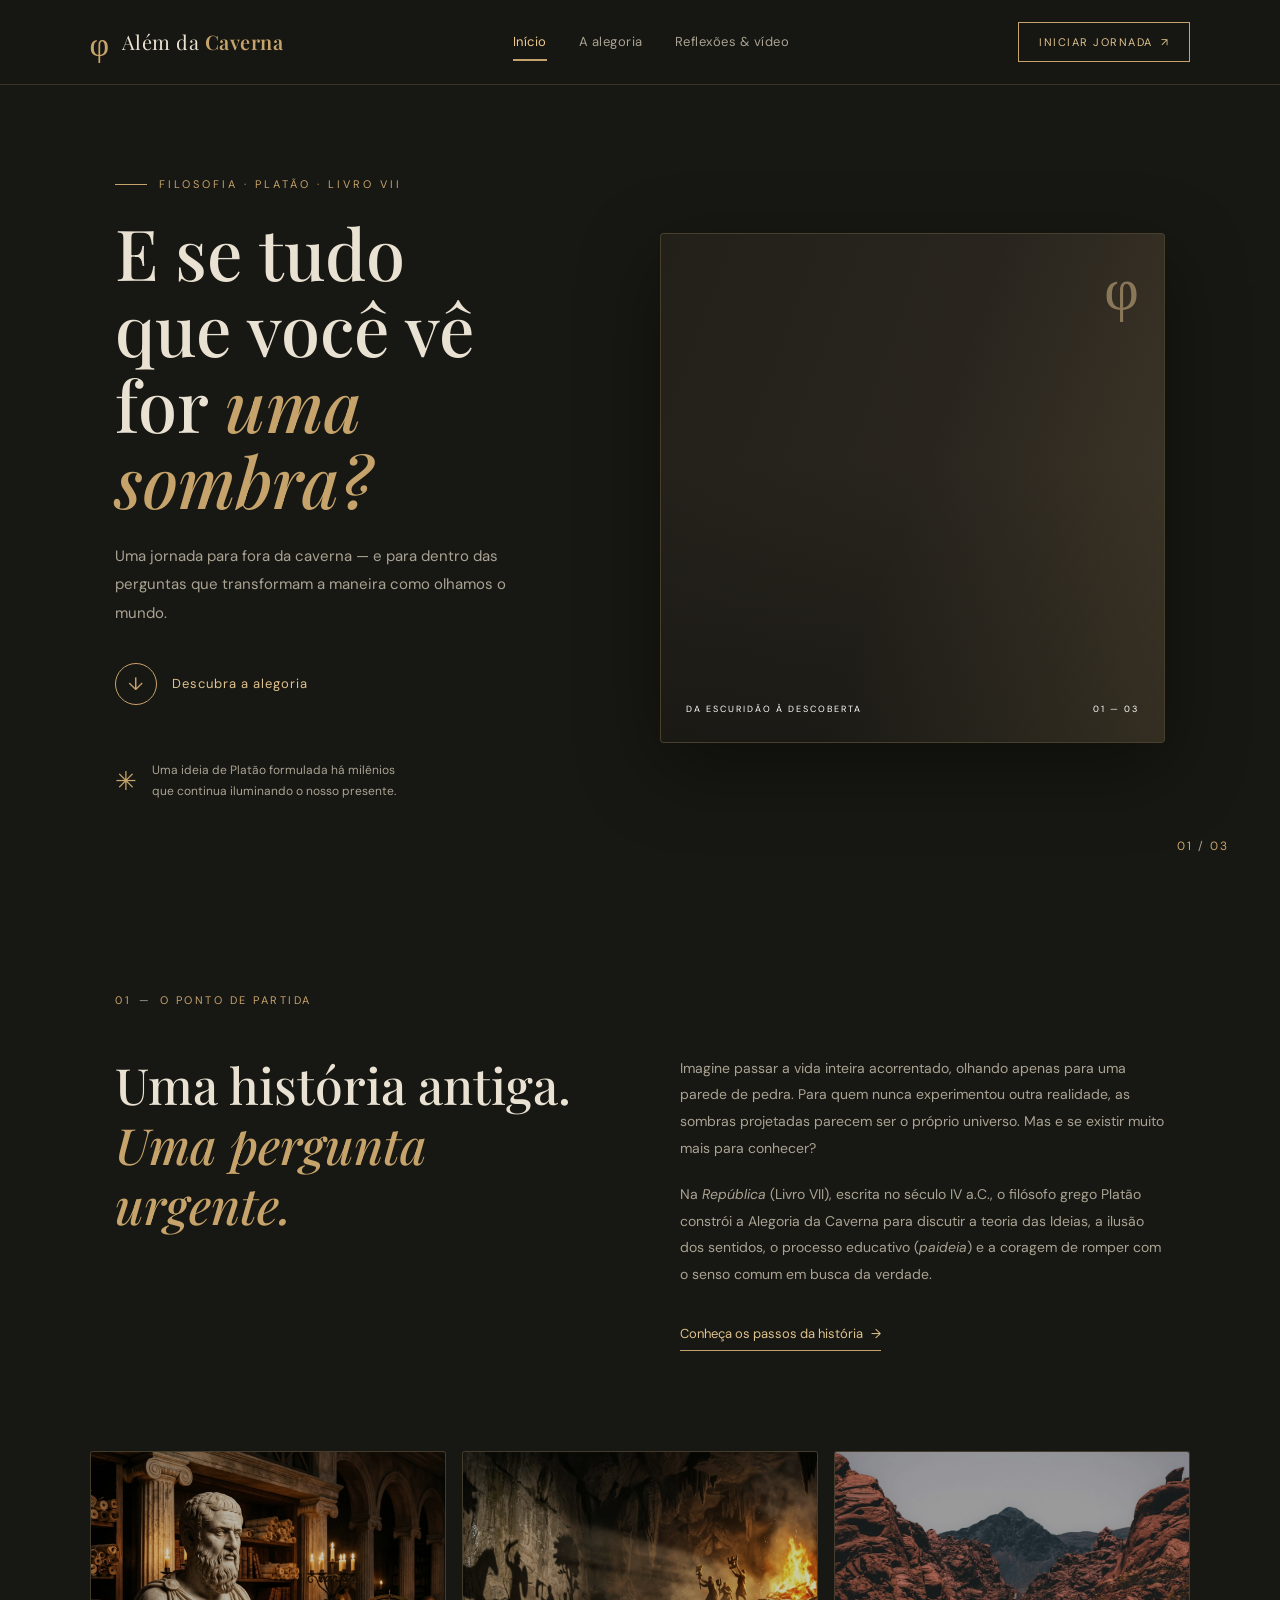
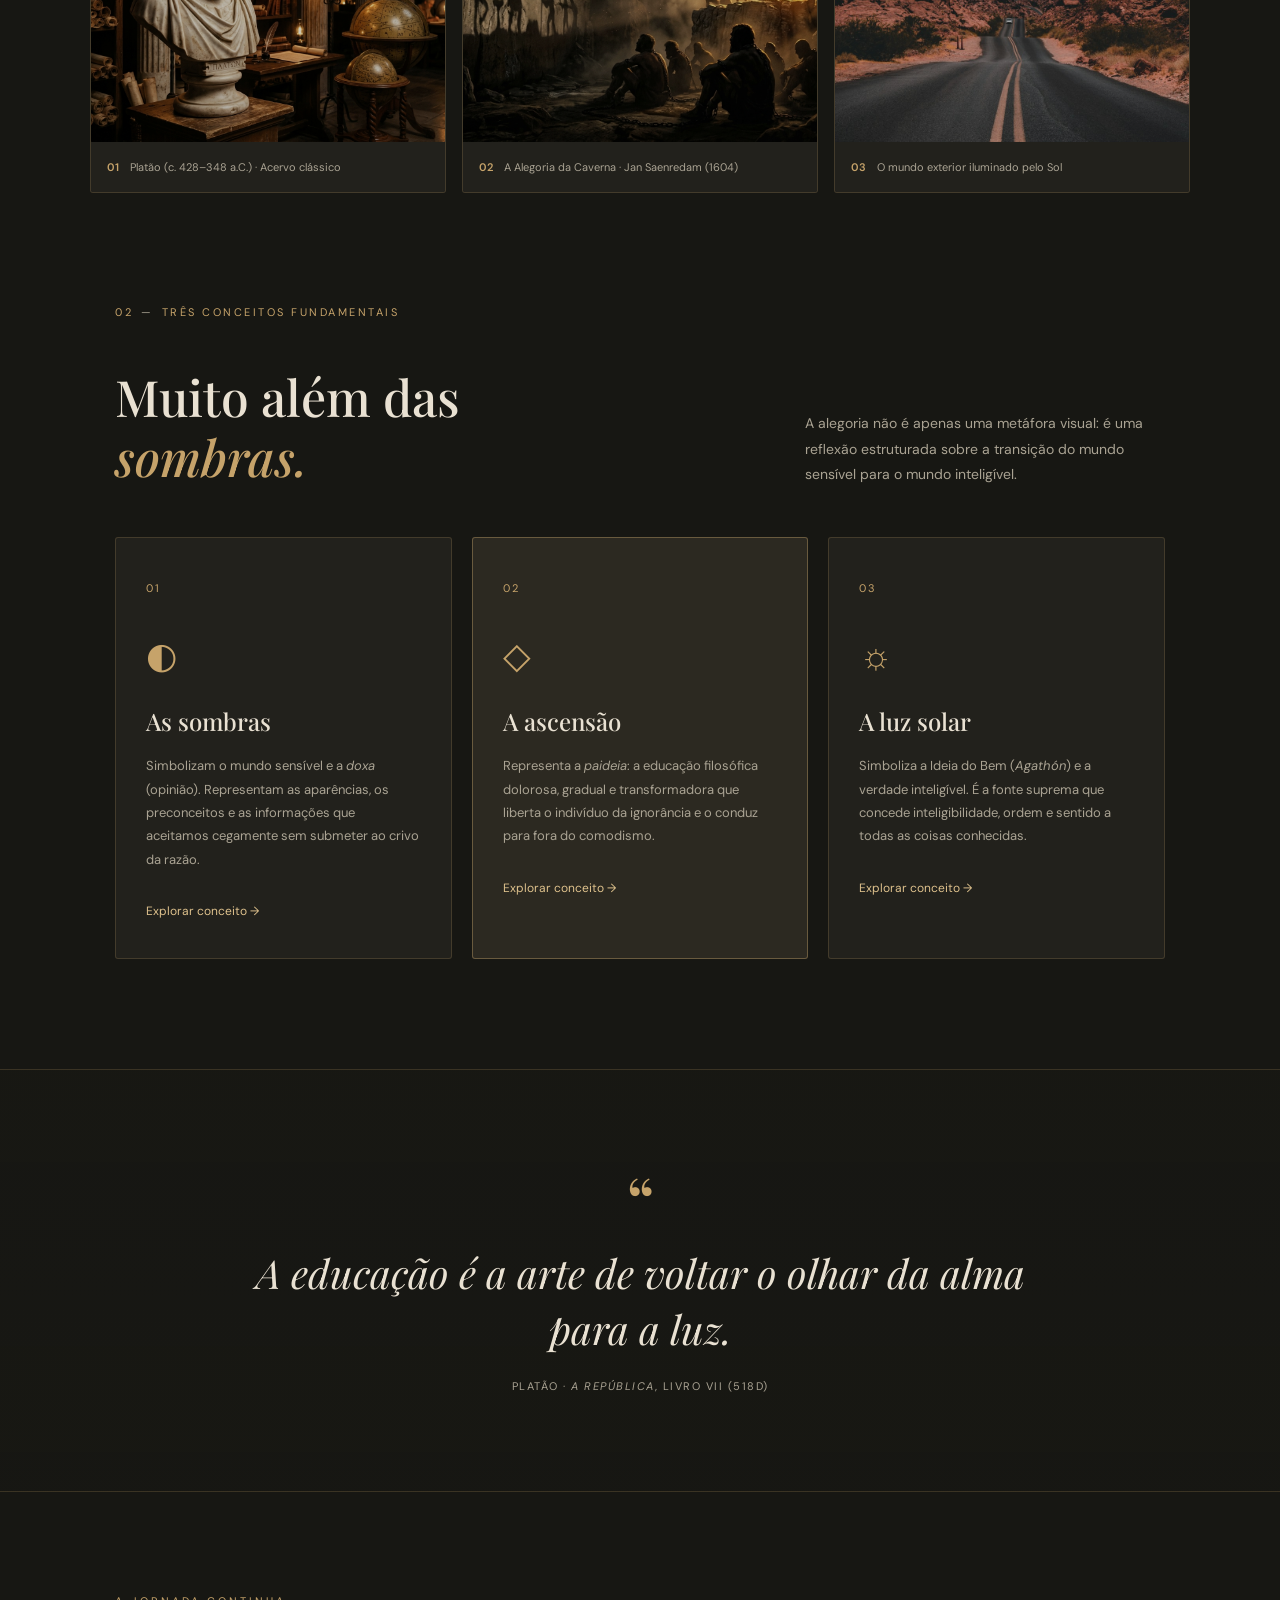
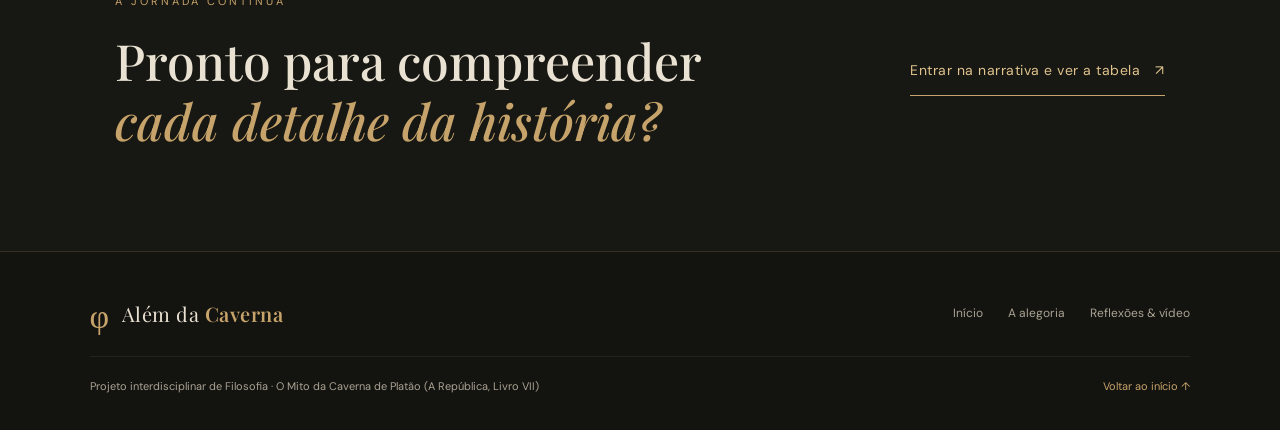
==== commit ddfa068c: "Refactor image source paths in index.html Updated image source paths to remove 'imagens/' prefix." ====
--- a/index.html
+++ b/index.html
@@ -1,3 +1,4 @@
+
 <!doctype html>
 <html lang="pt-BR">
 <head>
@@ -11,6 +12,7 @@
 
   <!-- Google Fonts: Playfair Display & DM Sans -->
   <link rel="preconnect" href="https://fonts.googleapis.com">
+  <link rel="preconnect" href="https://fonts.gstatic.com">
   <link rel="preconnect" href="https://fonts.gstatic.com" crossorigin>
   <link href="https://fonts.googleapis.com/css2?family=DM+Sans:ital,wght@0,400;0,500;0,600;0,700;1,400&family=Playfair+Display:ital,wght@0,500;0,600;0,700;1,500;1,600&display=swap" rel="stylesheet">
 
@@ -39,7 +41,6 @@
     </a>
 
   </header>
-
 
   <main>
 
@@ -79,7 +80,6 @@
 
       </div>
 
-
       <!-- IMAGEM PRINCIPAL HERO -->
       <div class="hero-art">
 
@@ -102,7 +102,6 @@
 
     </section>
 
-
     <!-- INTRODUÇÃO -->
     <section class="intro-section section-wrap">
 
@@ -141,13 +140,12 @@
 
     </section>
 
-
     <!-- GALERIA DE IMAGENS -->
     <section class="image-strip" aria-label="Galeria de imagens históricas e conceituais">
 
       <figure>
         <img
-          src="imagens/platao-filosofo.jpg"
+          src="platao-filosofo.jpg"
           alt="Busto em mármore de Platão, filósofo grego clássico"
           loading="lazy"
         >
@@ -160,7 +158,7 @@
 
       <figure>
         <img
-          src="imagens/caverna-sombras.jpg"
+          src="caverna-sombras.jpg"
           alt="Alegoria da Caverna de Platão: prisioneiros, fogueira e sombras projetadas"
           loading="lazy"
         >
@@ -173,7 +171,7 @@
 
       <figure>
         <img
-          src="imagens/etapa3-saida.jpg"
+          src="etapa3-saida.jpg"
           alt="Paisagem aberta banhada pelos raios solares no horizonte"
           loading="lazy"
         >
@@ -186,7 +184,6 @@
 
     </section>
 
-
     <!-- CONCEITOS FUNDAMENTAIS -->
     <section class="concept-section section-wrap">
 
@@ -208,7 +205,6 @@
         </p>
       </div>
 
-
       <div class="concept-grid">
 
         <article class="concept-card">
@@ -225,7 +221,6 @@
           <a href="alegoria.html#narrativa">Explorar conceito →</a>
         </article>
 
-
         <article class="concept-card featured">
           <span class="concept-number">02</span>
           <div class="concept-symbol">◇</div>
@@ -240,7 +235,6 @@
           <a href="alegoria.html#narrativa">Explorar conceito →</a>
         </article>
 
-
         <article class="concept-card">
           <span class="concept-number">03</span>
           <div class="concept-symbol">☼</div>
@@ -259,7 +253,6 @@
 
     </section>
 
-
     <!-- FRASE FILOSÓFICA -->
     <section class="quote-band">
 
@@ -274,7 +267,6 @@
       </p>
 
     </section>
-
 
     <!-- CHAMADA PARA A PRÓXIMA PÁGINA -->
     <section class="next-section section-wrap">
@@ -295,7 +287,6 @@
     </section>
 
   </main>
-
 
   <!-- RODAPÉ COMPLETO -->
   <footer class="site-footer">
